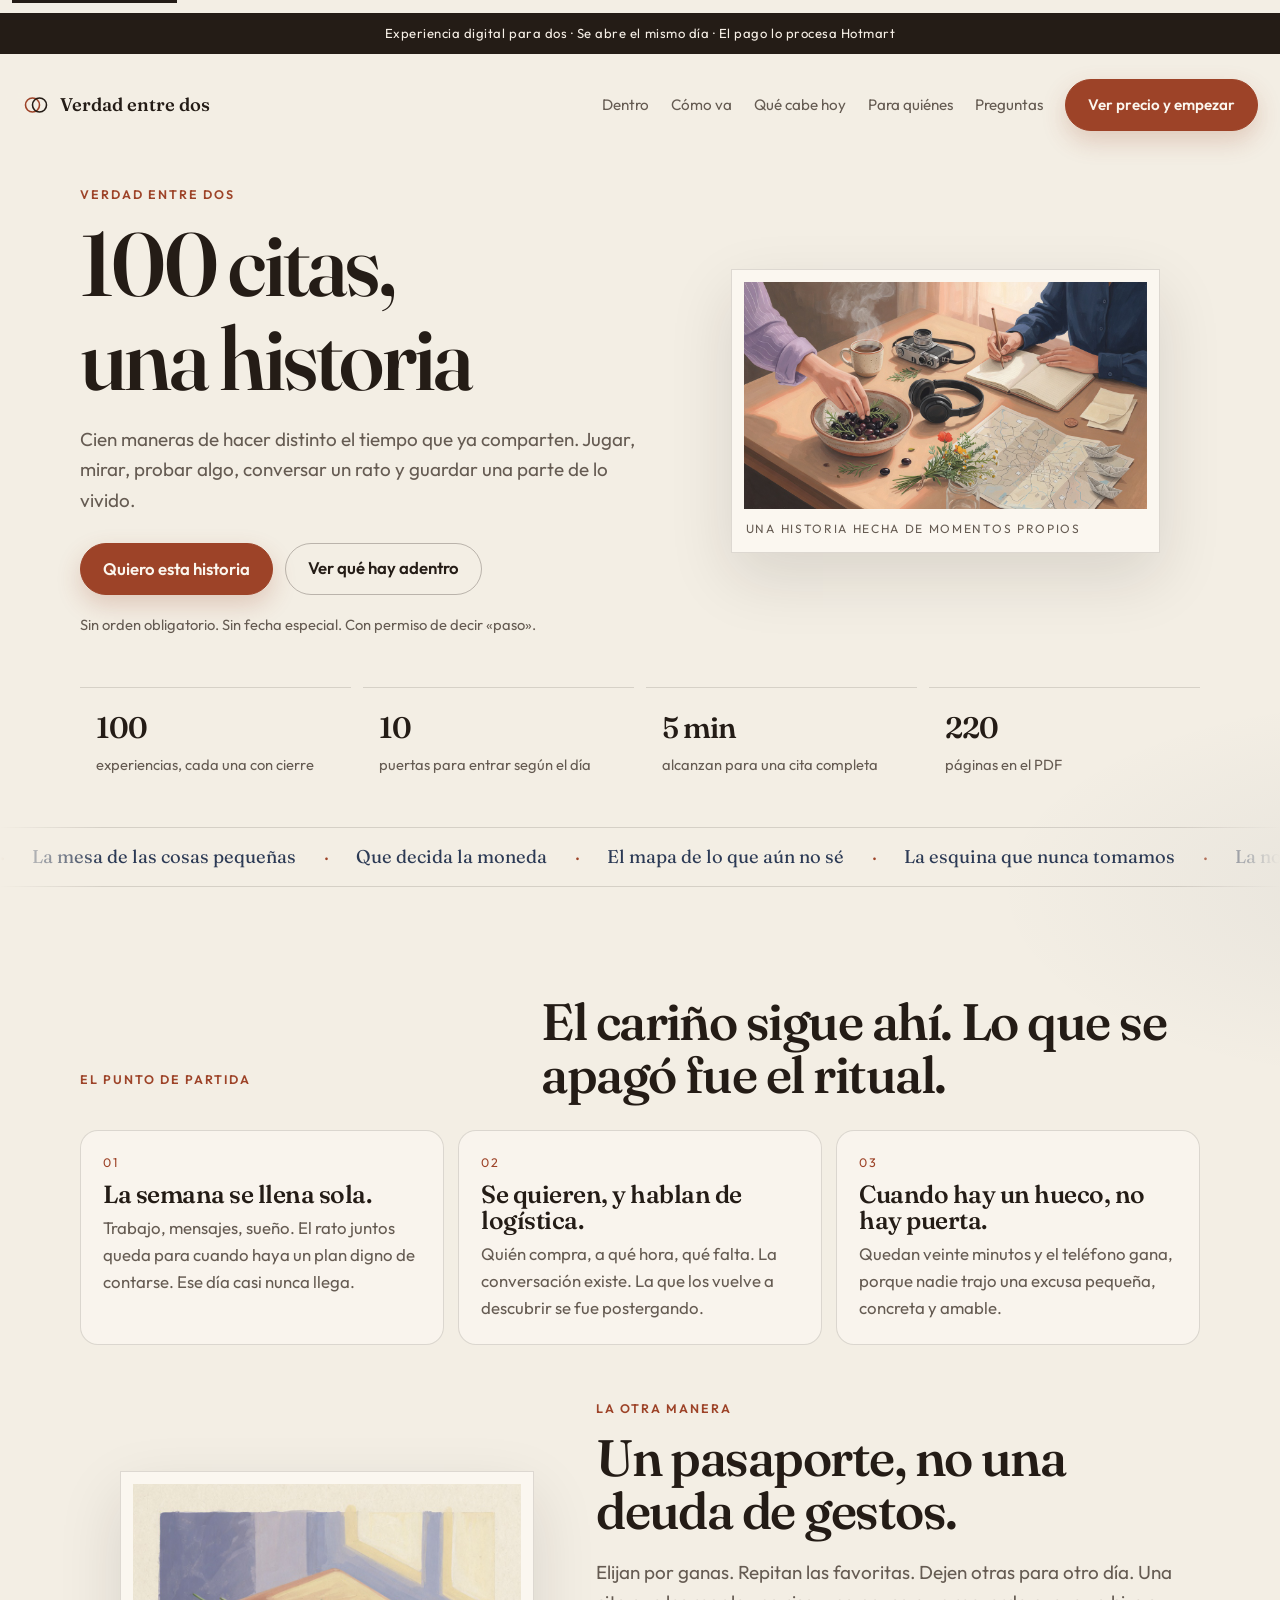
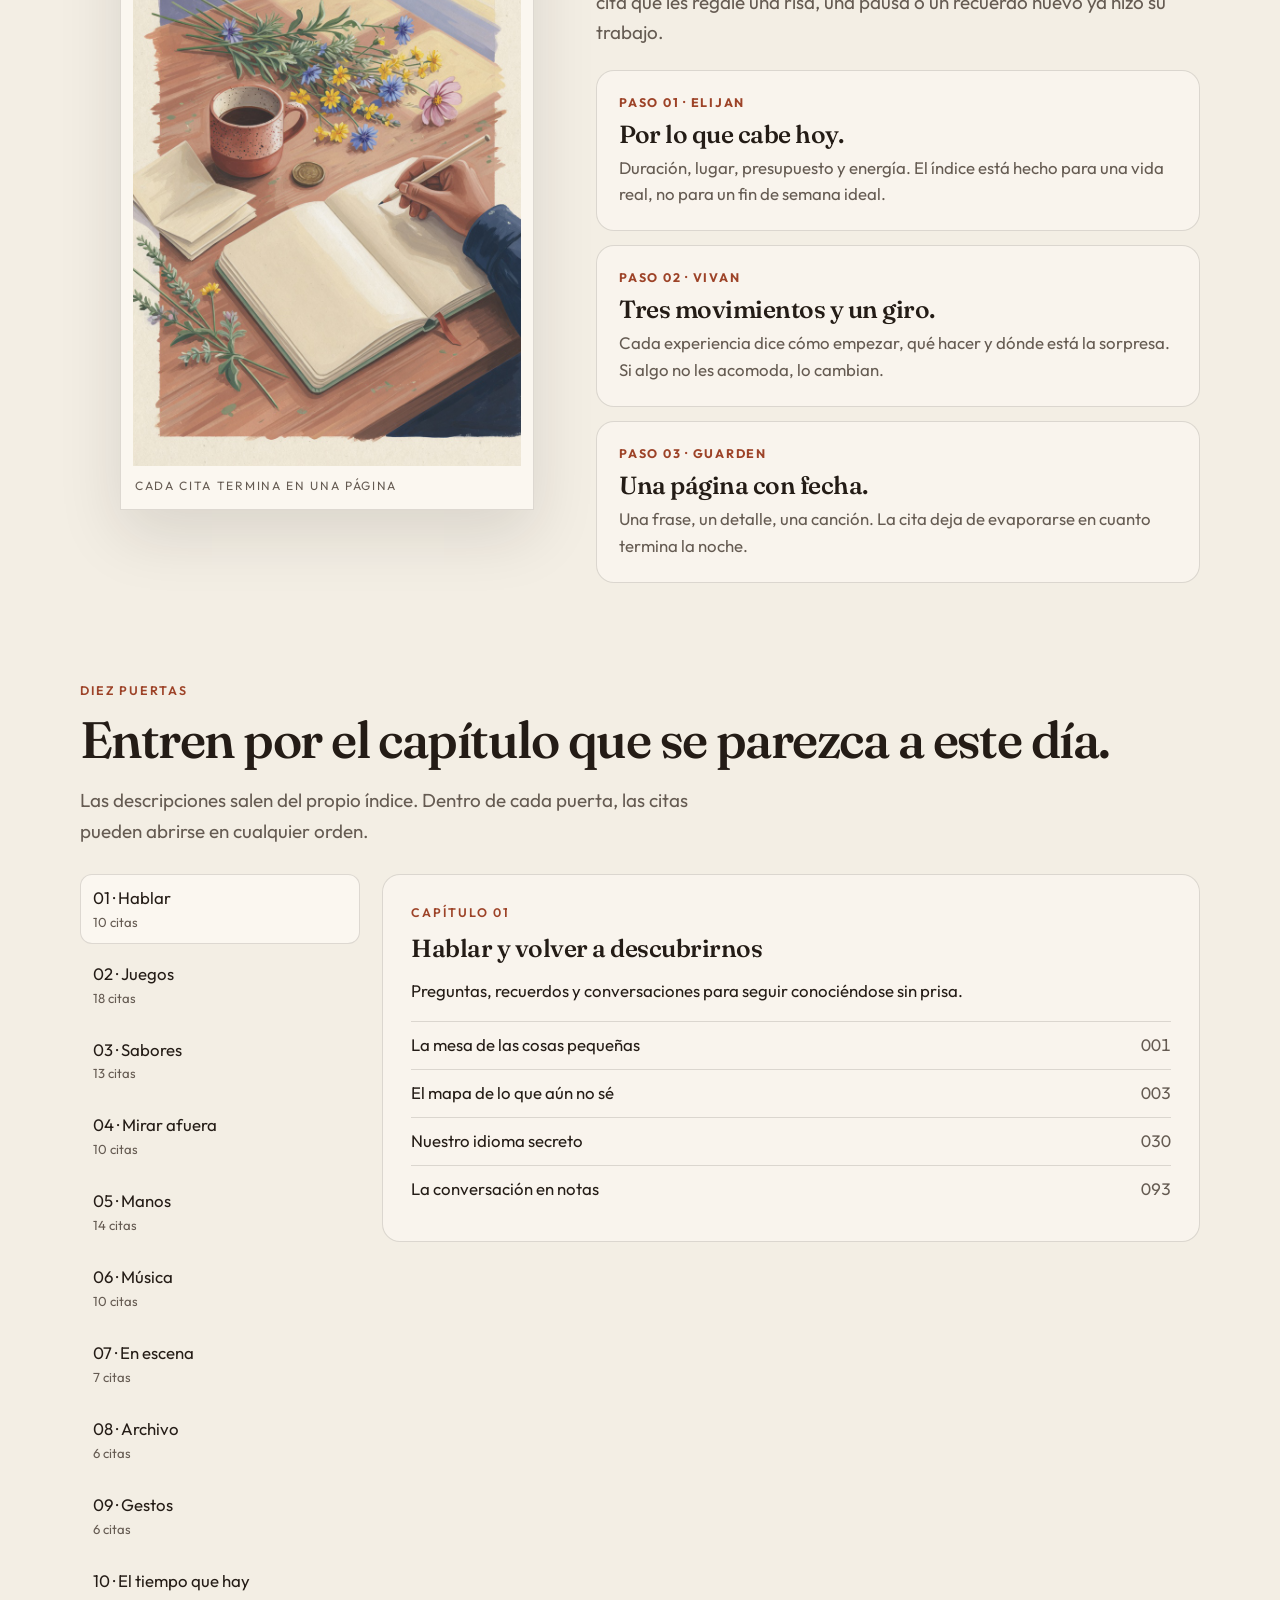
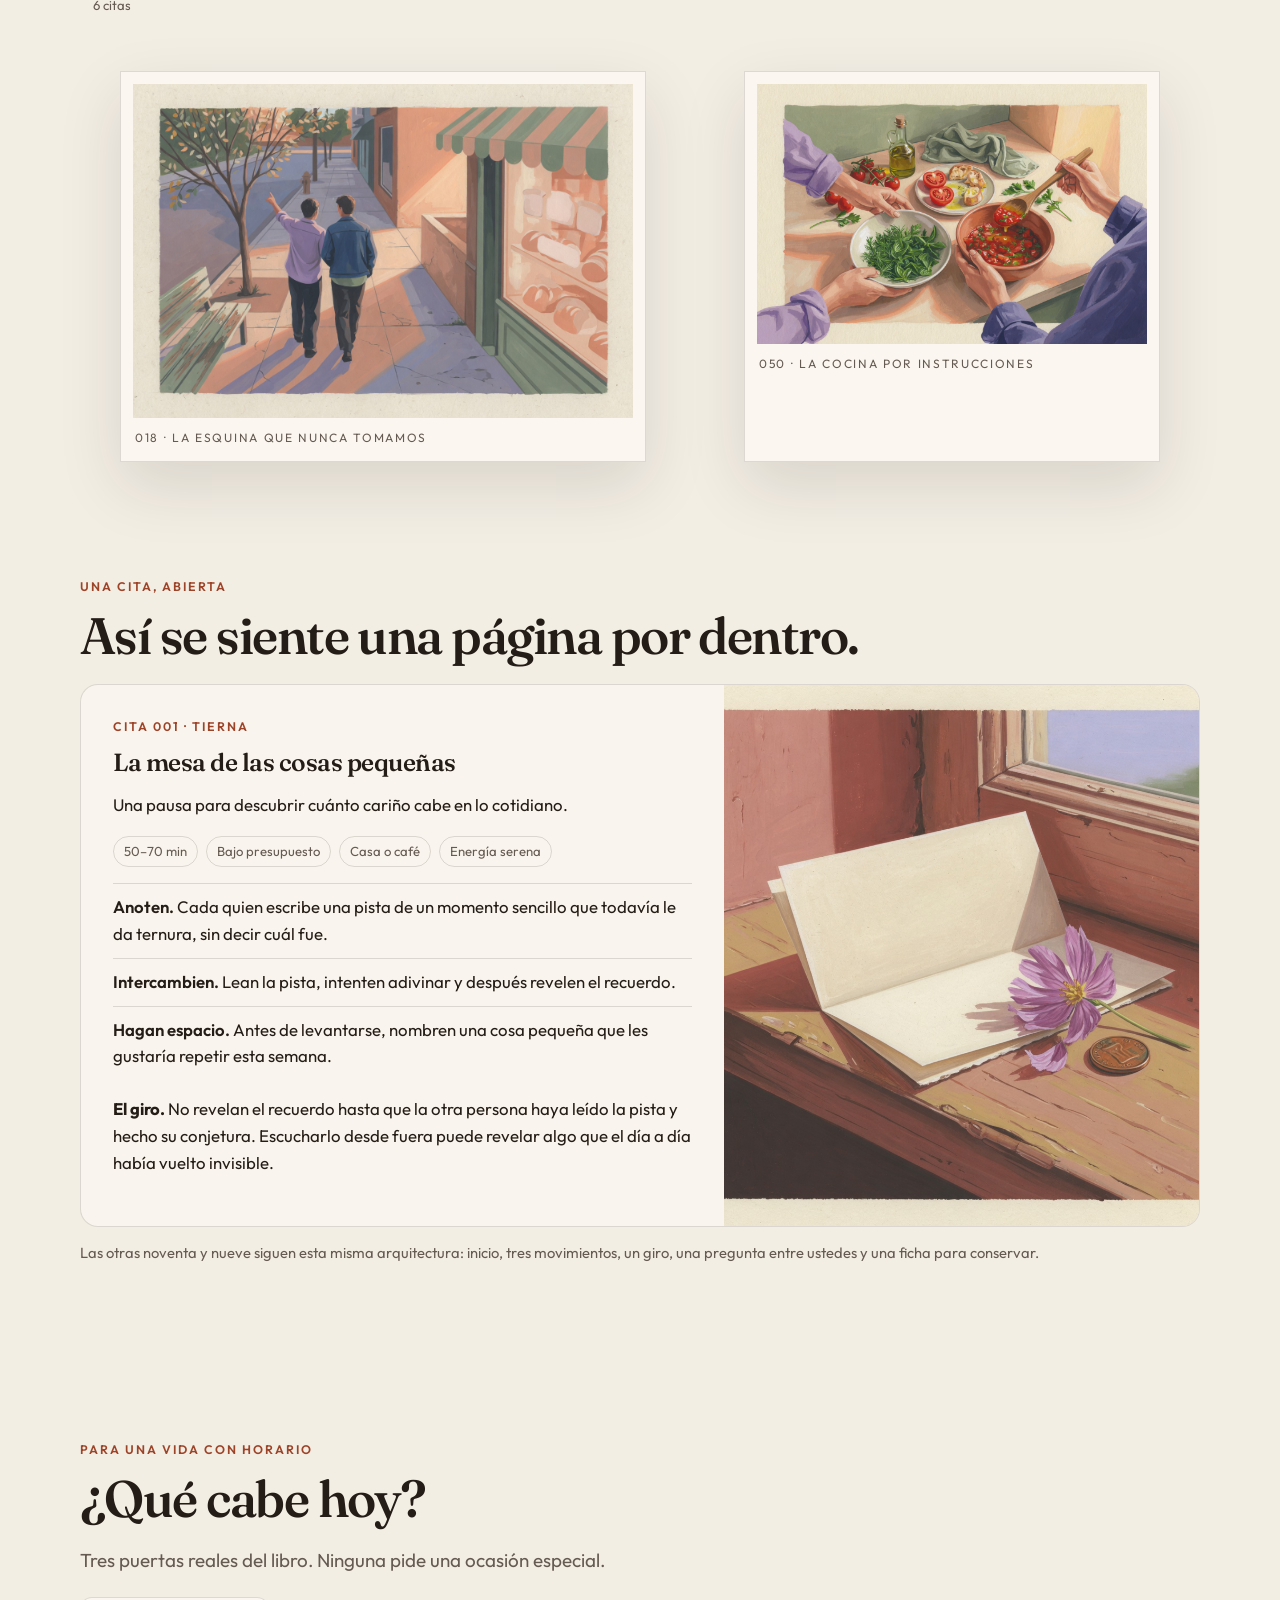
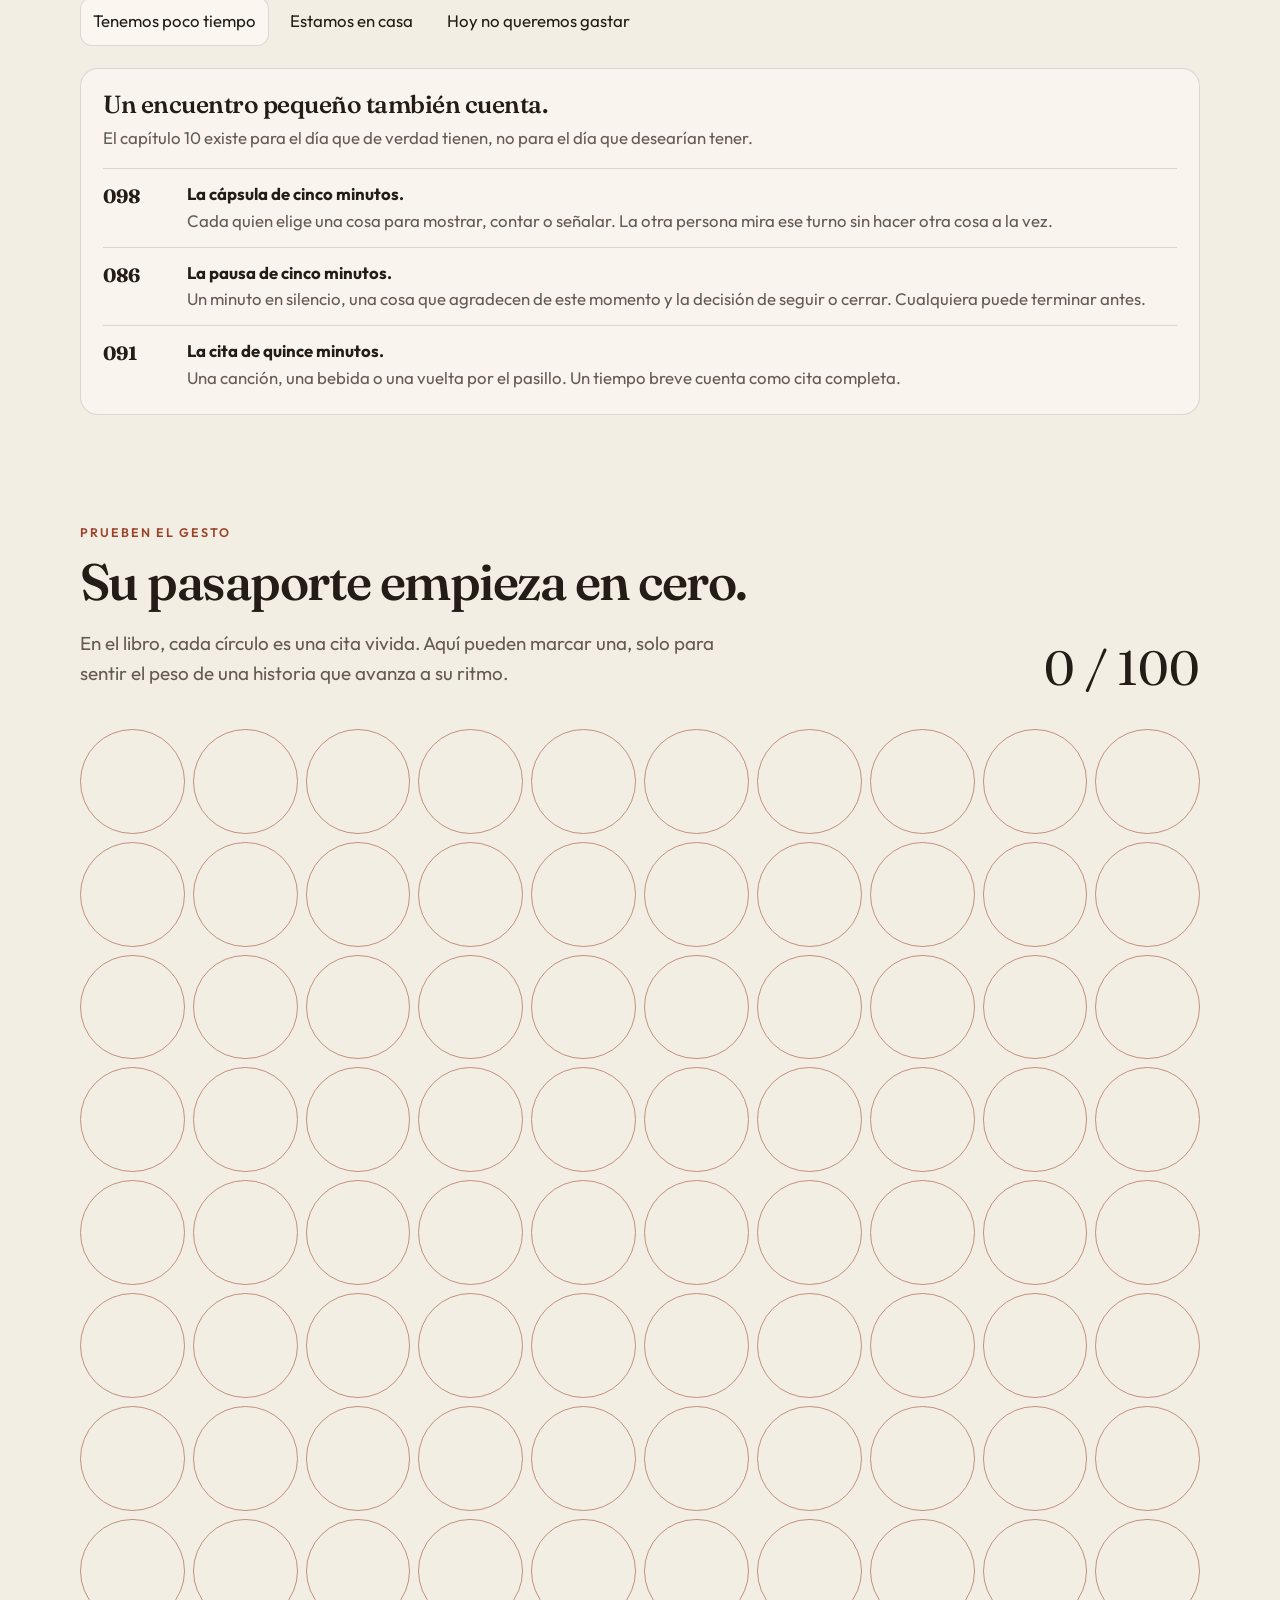
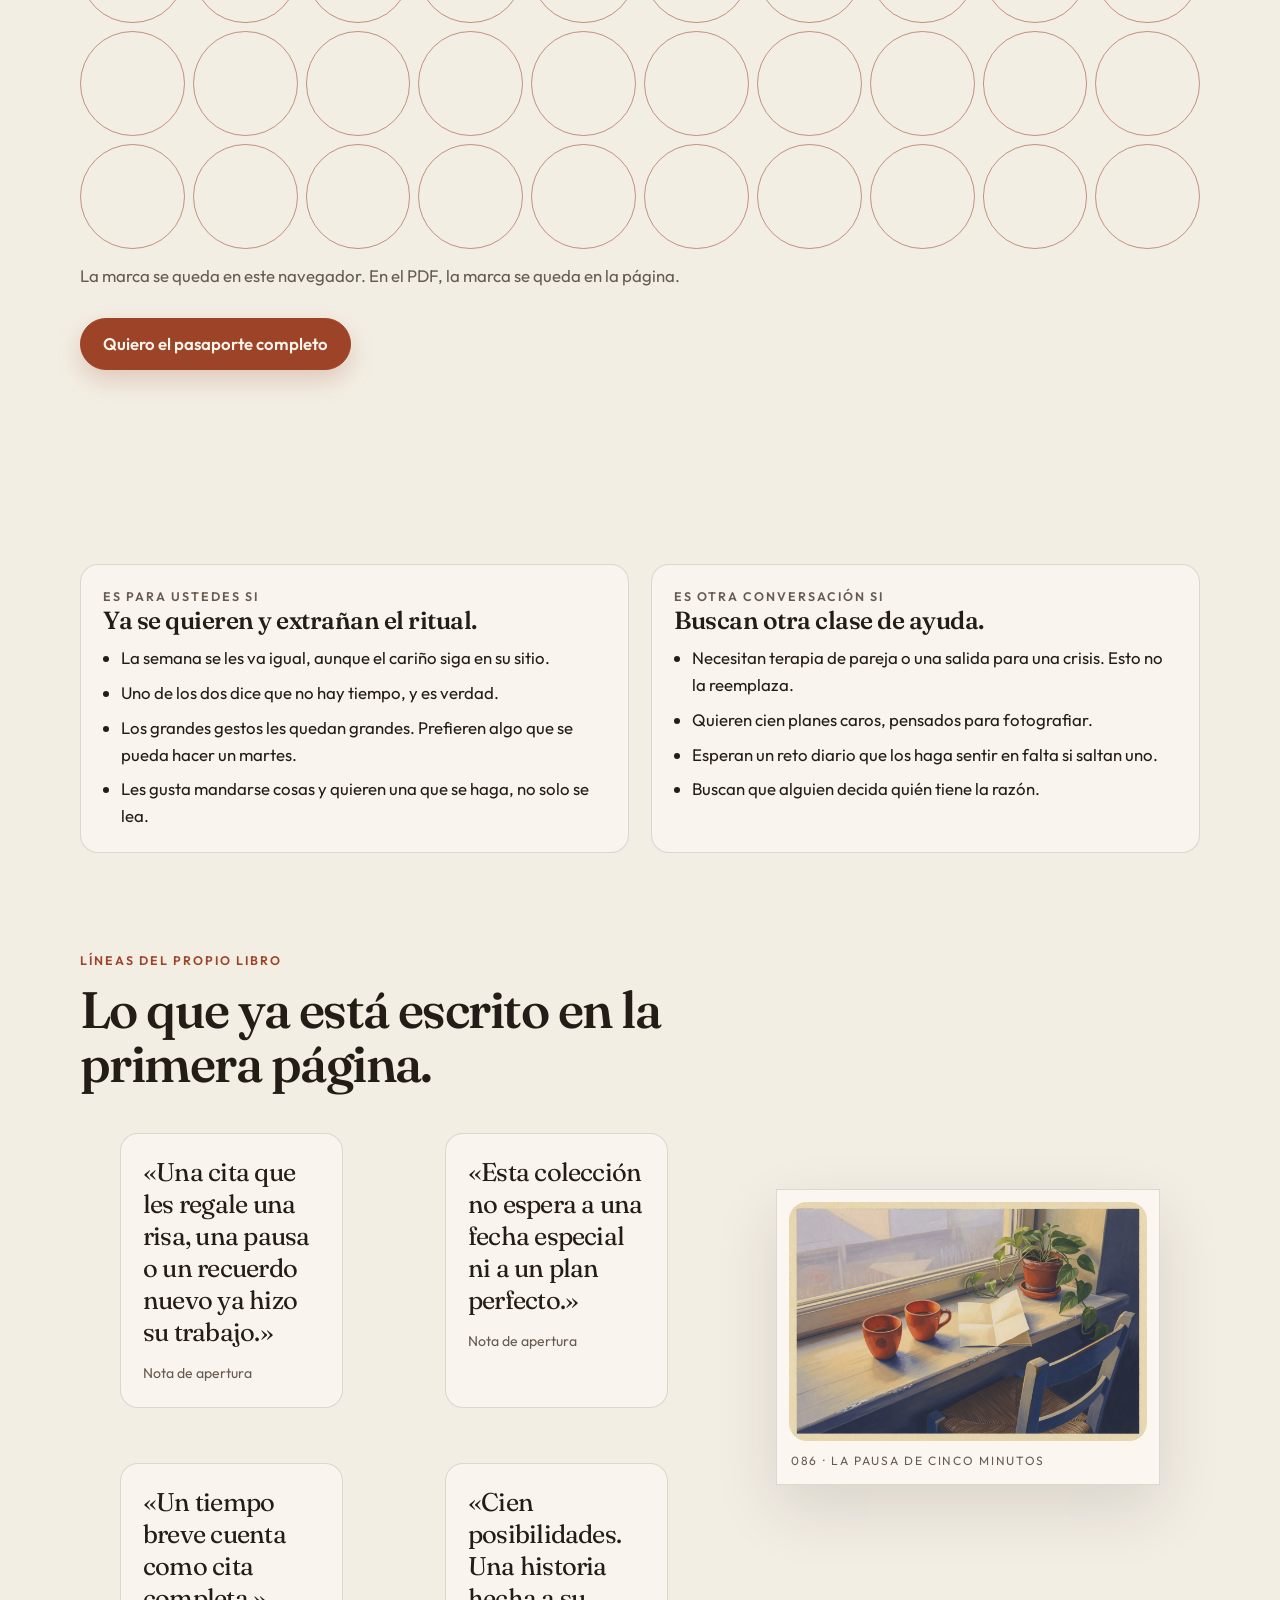
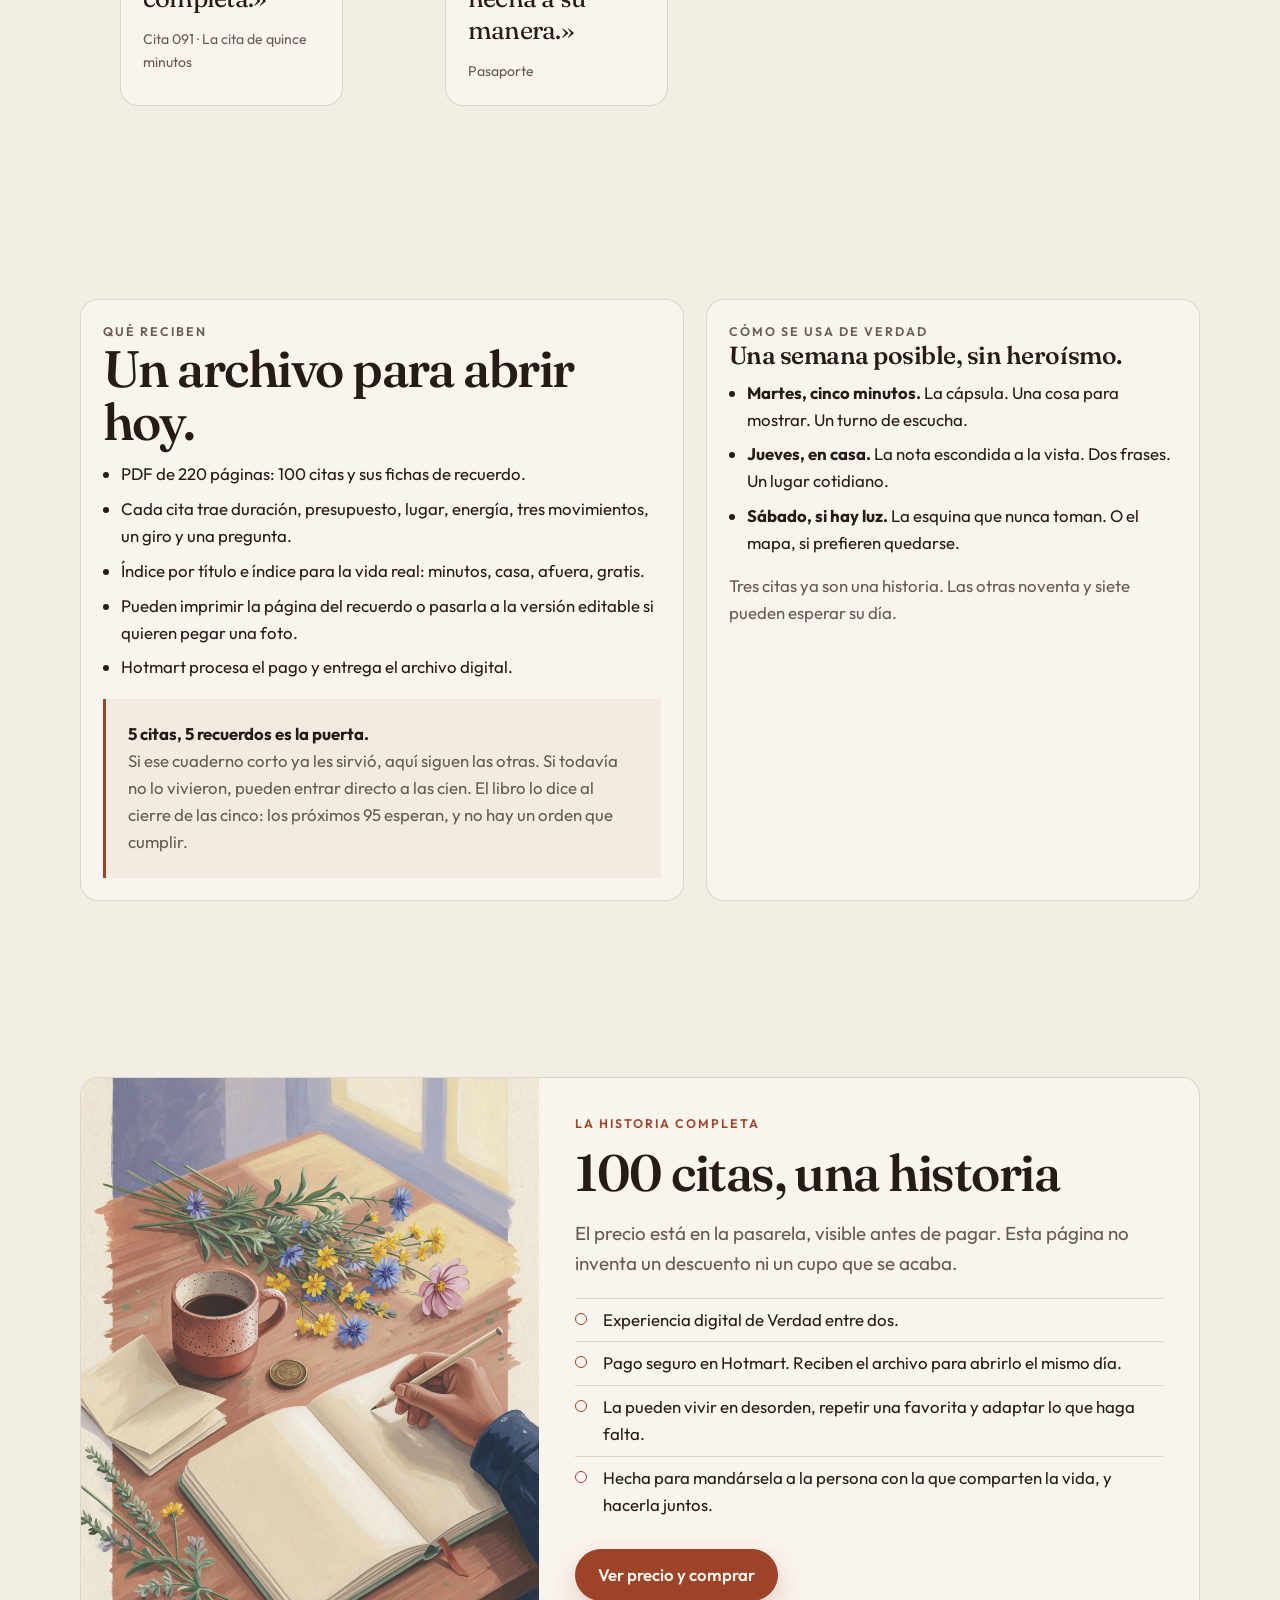
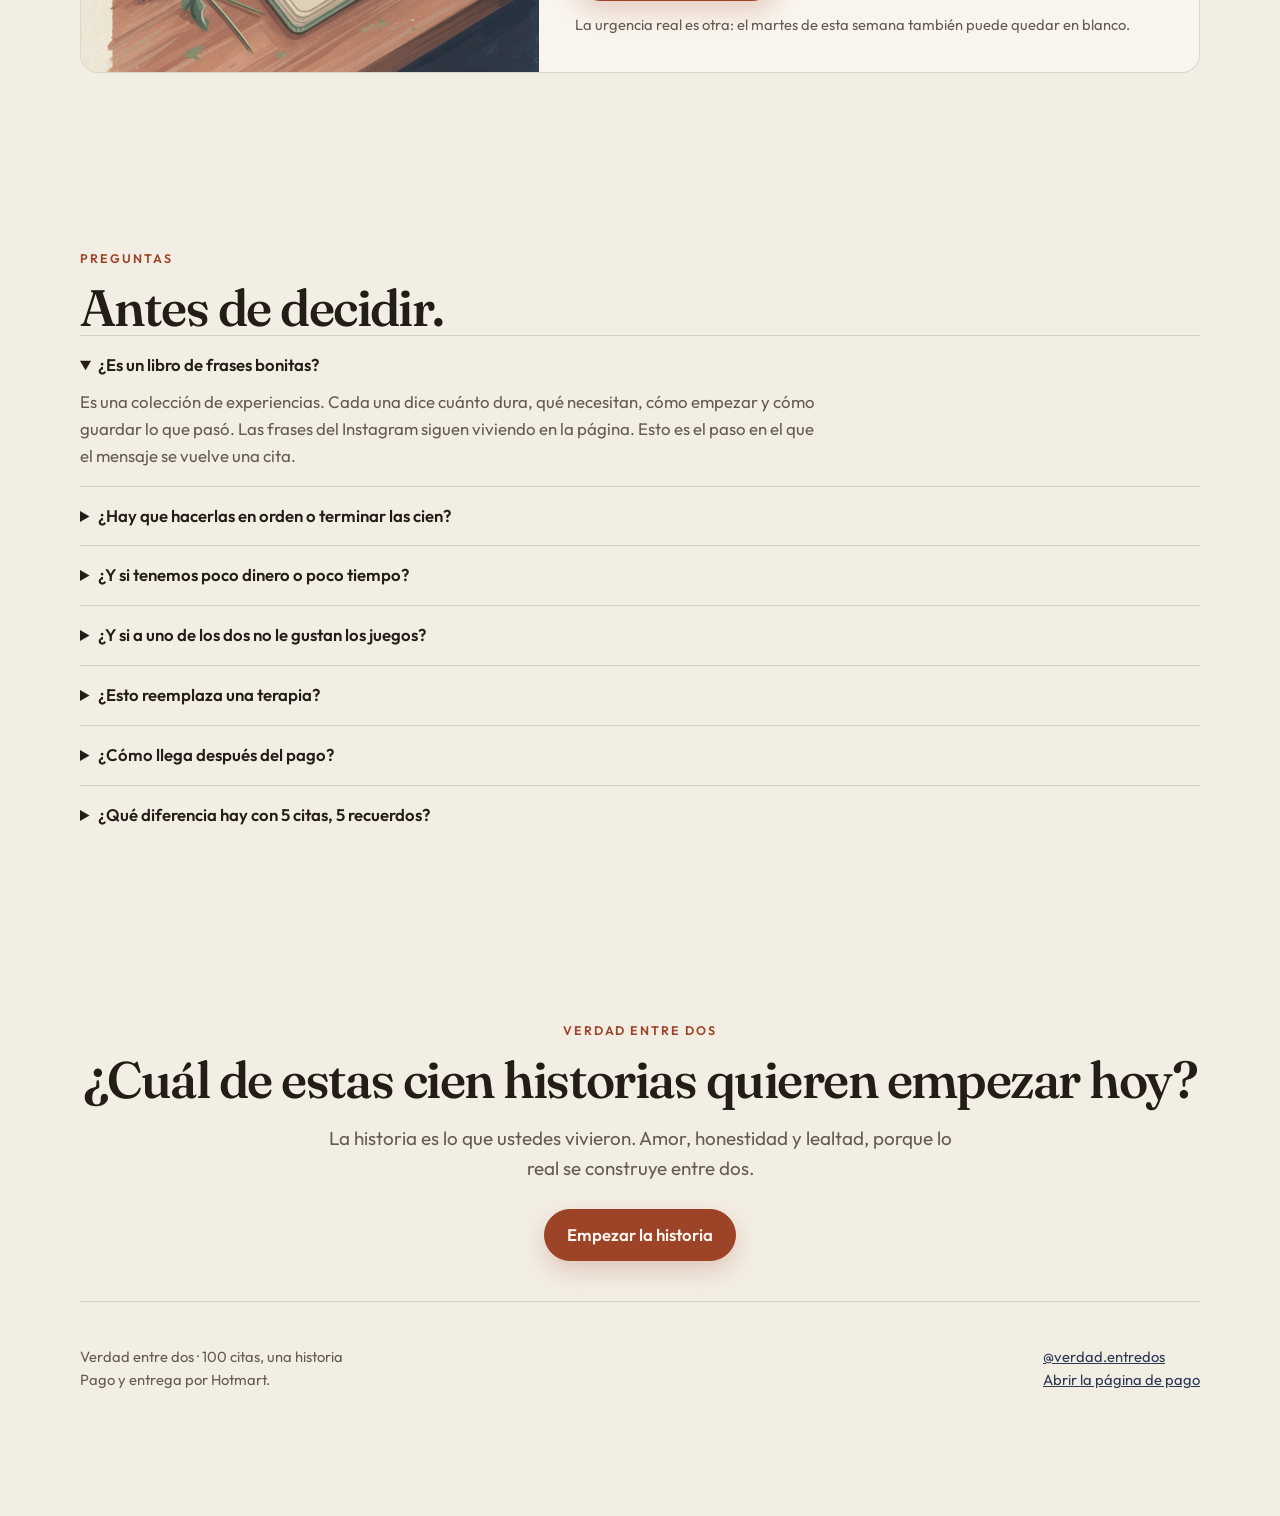
==== index.html @ 5ecd1af0 "Add main HTML structure and JavaScript functionality for "100 citas, una historia" experience - Crea" ====
<!DOCTYPE html>
<html lang="es">
<head>
  <meta charset="utf-8">
  <meta name="viewport" content="width=device-width, initial-scale=1">
  <title>100 citas, una historia · Verdad entre dos</title>
  <meta name="description" content="Cien experiencias para dos. Salir de la rutina, volver a elegirse un día cualquiera y guardar recuerdos que antes no existían. De Verdad entre dos.">
  <meta name="theme-color" content="#f3eee4">
  <meta property="og:title" content="100 citas, una historia">
  <meta property="og:description" content="Cien maneras de hacer distinto el tiempo que ya comparten. Una experiencia digital de Verdad entre dos.">
  <meta property="og:type" content="website">
  <meta property="og:image" content="assets/hero.jpg">
  <link rel="icon" href="data:image/svg+xml,%3Csvg xmlns='http://www.w3.org/2000/svg' viewBox='0 0 32 32'%3E%3Ccircle cx='12' cy='16' r='8' fill='none' stroke='%239d4328' stroke-width='2'/%3E%3Ccircle cx='20' cy='16' r='8' fill='none' stroke='%23241c16' stroke-width='2'/%3E%3C/svg%3E">
  <link rel="preconnect" href="https://fonts.googleapis.com">
  <link rel="preconnect" href="https://fonts.gstatic.com" crossorigin>
  <link href="https://fonts.googleapis.com/css2?family=Fraunces:opsz,wght@9..144,500;9..144,620&family=Outfit:wght@400;500;600&display=swap" rel="stylesheet">
  <link rel="stylesheet" href="css/styles.css">
  <script>document.documentElement.classList.add("js");</script>
  <script type="application/ld+json">
  {
    "@context": "https://schema.org",
    "@type": "Product",
    "name": "100 citas, una historia",
    "description": "Cien experiencias para parejas, con páginas para conservar cada recuerdo.",
    "brand": { "@type": "Brand", "name": "Verdad entre dos" },
    "image": "assets/hero.jpg",
    "category": "Experiencia digital para parejas"
  }
  </script>
</head>
<body>
  <a class="skip" href="#contenido">Saltar al contenido</a>
  <div class="progress" aria-hidden="true"><span></span></div>

  <p class="topbar">Experiencia digital para dos · Se abre el mismo día · El pago lo procesa Hotmart</p>

  <header class="nav">
    <a class="brand" href="#contenido">
      <svg width="28" height="28" viewBox="0 0 32 32" aria-hidden="true">
        <circle cx="12" cy="16" r="8" fill="none" stroke="#9d4328" stroke-width="1.8"/>
        <circle cx="20" cy="16" r="8" fill="none" stroke="#241c16" stroke-width="1.8"/>
      </svg>
      Verdad entre dos
    </a>
    <button class="nav-toggle" type="button" aria-expanded="false" aria-controls="menu">Menú</button>
    <nav class="nav-links" id="menu">
      <a href="#dentro">Dentro</a>
      <a href="#como">Cómo va</a>
      <a href="#elegir">Qué cabe hoy</a>
      <a href="#quienes">Para quiénes</a>
      <a href="#preguntas">Preguntas</a>
      <a class="buy hotmart-fb hotmart__button-checkout" data-buy href="https://pay.hotmart.com/V108076592A?checkoutMode=2&amp;off=3jpxud41">Ver precio y empezar</a>
    </nav>
  </header>

  <main id="contenido">
    <section class="hero">
      <div class="wrap hero-grid">
        <div>
          <p class="kicker">Verdad entre dos</p>
          <h1>100 citas,<br>una historia</h1>
          <p class="lede">Cien maneras de hacer distinto el tiempo que ya comparten. Jugar, mirar, probar algo, conversar un rato y guardar una parte de lo vivido.</p>
          <div class="hero-actions">
            <a class="buy hotmart-fb hotmart__button-checkout" data-buy href="https://pay.hotmart.com/V108076592A?checkoutMode=2&amp;off=3jpxud41">Quiero esta historia</a>
            <a class="ghost" href="#dentro">Ver qué hay adentro</a>
          </div>
          <p class="micro">Sin orden obligatorio. Sin fecha especial. Con permiso de decir «paso».</p>
        </div>
        <figure class="frame">
          <div class="hero-media">
            <video autoplay muted loop playsinline poster="assets/hero.jpg" aria-label="Mesa compartida: dos personas escriben, comen y dejan una nota">
              <source src="assets/hero.mp4" type="video/mp4">
            </video>
          </div>
          <figcaption>Una historia hecha de momentos propios</figcaption>
        </figure>
      </div>
      <div class="wrap">
        <div class="facts" aria-label="Lo que incluye la experiencia">
          <p class="fact"><b>100</b><span>experiencias, cada una con cierre</span></p>
          <p class="fact"><b>10</b><span>puertas para entrar según el día</span></p>
          <p class="fact"><b>5 min</b><span>alcanzan para una cita completa</span></p>
          <p class="fact"><b>220</b><span>páginas en el PDF</span></p>
        </div>
      </div>
      <div class="marquee" aria-hidden="true">
        <div class="marquee__track">
          <div class="marquee__group">
            <span>La mesa de las cosas pequeñas</span>
            <span>Que decida la moneda</span>
            <span>El mapa de lo que aún no sé</span>
            <span>La esquina que nunca tomamos</span>
            <span>La nota escondida a la vista</span>
            <span>Nuestro idioma secreto</span>
            <span>La pausa de cinco minutos</span>
            <span>La receta heredada</span>
            <span>Dos mandos, una aventura</span>
            <span>Volver a un día que nos hizo bien</span>
          </div>
          <div class="marquee__group">
            <span>La mesa de las cosas pequeñas</span>
            <span>Que decida la moneda</span>
            <span>El mapa de lo que aún no sé</span>
            <span>La esquina que nunca tomamos</span>
            <span>La nota escondida a la vista</span>
            <span>Nuestro idioma secreto</span>
            <span>La pausa de cinco minutos</span>
            <span>La receta heredada</span>
            <span>Dos mandos, una aventura</span>
            <span>Volver a un día que nos hizo bien</span>
          </div>
        </div>
      </div>
    </section>

    <section class="section" id="como">
      <div class="wrap">
        <div class="problem-grid reveal">
          <p class="kicker">El punto de partida</p>
          <h2>El cariño sigue ahí. Lo que se apagó fue el ritual.</h2>
        </div>
        <div class="cards">
          <article class="card reveal">
            <em>01</em>
            <h3>La semana se llena sola.</h3>
            <p>Trabajo, mensajes, sueño. El rato juntos queda para cuando haya un plan digno de contarse. Ese día casi nunca llega.</p>
          </article>
          <article class="card reveal">
            <em>02</em>
            <h3>Se quieren, y hablan de logística.</h3>
            <p>Quién compra, a qué hora, qué falta. La conversación existe. La que los vuelve a descubrir se fue postergando.</p>
          </article>
          <article class="card reveal">
            <em>03</em>
            <h3>Cuando hay un hueco, no hay puerta.</h3>
            <p>Quedan veinte minutos y el teléfono gana, porque nadie trajo una excusa pequeña, concreta y amable.</p>
          </article>
        </div>

        <div class="split" style="margin-top: 54px;">
          <figure class="frame">
            <div class="portrait">
              <img src="assets/journal.jpg" alt="Una mano escribe en un cuaderno en blanco, junto a un café, una moneda y flores">
            </div>
            <figcaption>Cada cita termina en una página</figcaption>
          </figure>
          <div class="reveal">
            <p class="kicker">La otra manera</p>
            <h2>Un pasaporte, no una deuda de gestos.</h2>
            <p class="lede">Elijan por ganas. Repitan las favoritas. Dejen otras para otro día. Una cita que les regale una risa, una pausa o un recuerdo nuevo ya hizo su trabajo.</p>
            <div class="steps">
              <article class="step">
                <b>Paso 01 · Elijan</b>
                <h3>Por lo que cabe hoy.</h3>
                <p>Duración, lugar, presupuesto y energía. El índice está hecho para una vida real, no para un fin de semana ideal.</p>
              </article>
              <article class="step">
                <b>Paso 02 · Vivan</b>
                <h3>Tres movimientos y un giro.</h3>
                <p>Cada experiencia dice cómo empezar, qué hacer y dónde está la sorpresa. Si algo no les acomoda, lo cambian.</p>
              </article>
              <article class="step">
                <b>Paso 03 · Guarden</b>
                <h3>Una página con fecha.</h3>
                <p>Una frase, un detalle, una canción. La cita deja de evaporarse en cuanto termina la noche.</p>
              </article>
            </div>
          </div>
        </div>
      </div>
    </section>

    <section class="section" id="dentro" style="padding-top: 10px;">
      <div class="wrap">
        <div class="reveal">
          <p class="kicker">Diez puertas</p>
          <h2>Entren por el capítulo que se parezca a este día.</h2>
          <p class="lede">Las descripciones salen del propio índice. Dentro de cada puerta, las citas pueden abrirse en cualquier orden.</p>
        </div>
        <div class="chapter-layout">
          <div class="chapter-tabs" role="tablist" aria-label="Capítulos">
            <button type="button" role="tab" aria-selected="true" data-chapter-tab="c1">01 · Hablar <small>10 citas</small></button>
            <button type="button" role="tab" aria-selected="false" data-chapter-tab="c2">02 · Juegos <small>18 citas</small></button>
            <button type="button" role="tab" aria-selected="false" data-chapter-tab="c3">03 · Sabores <small>13 citas</small></button>
            <button type="button" role="tab" aria-selected="false" data-chapter-tab="c4">04 · Mirar afuera <small>10 citas</small></button>
            <button type="button" role="tab" aria-selected="false" data-chapter-tab="c5">05 · Manos <small>14 citas</small></button>
            <button type="button" role="tab" aria-selected="false" data-chapter-tab="c6">06 · Música <small>10 citas</small></button>
            <button type="button" role="tab" aria-selected="false" data-chapter-tab="c7">07 · En escena <small>7 citas</small></button>
            <button type="button" role="tab" aria-selected="false" data-chapter-tab="c8">08 · Archivo <small>6 citas</small></button>
            <button type="button" role="tab" aria-selected="false" data-chapter-tab="c9">09 · Gestos <small>6 citas</small></button>
            <button type="button" role="tab" aria-selected="false" data-chapter-tab="c10">10 · El tiempo que hay <small>6 citas</small></button>
          </div>
          <div>
            <article class="panel chapter-panel is-active" data-chapter-panel="c1">
              <p class="kicker">Capítulo 01</p>
              <h3>Hablar y volver a descubrirnos</h3>
              <p>Preguntas, recuerdos y conversaciones para seguir conociéndose sin prisa.</p>
              <ol>
                <li>La mesa de las cosas pequeñas <span>001</span></li>
                <li>El mapa de lo que aún no sé <span>003</span></li>
                <li>Nuestro idioma secreto <span>030</span></li>
                <li>La conversación en notas <span>093</span></li>
              </ol>
            </article>
            <article class="panel chapter-panel" data-chapter-panel="c2">
              <p class="kicker">Capítulo 02</p>
              <h3>Juegos y desafíos compartidos</h3>
              <p>Juegos para competir con amabilidad, colaborar o jugar sin presión.</p>
              <ol>
                <li>Que decida la moneda <span>002</span></li>
                <li>El día de los papeles invertidos <span>089</span></li>
                <li>Ganamos del mismo lado <span>090</span></li>
                <li>Dos mandos, una aventura <span>096</span></li>
              </ol>
            </article>
            <article class="panel chapter-panel" data-chapter-panel="c3">
              <p class="kicker">Capítulo 03</p>
              <h3>Sabores que cuentan historias</h3>
              <p>Recetas, bebidas y sobremesas alrededor de lo que ya tienen o eligen.</p>
              <ol>
                <li>La sobremesa sin reloj <span>007</span></li>
                <li>La cocina por instrucciones <span>050</span></li>
                <li>La receta heredada <span>053</span></li>
                <li>El menú de lo que ya tenemos <span>058</span></li>
              </ol>
            </article>
            <article class="panel chapter-panel" data-chapter-panel="c4">
              <p class="kicker">Capítulo 04</p>
              <h3>Mirar afuera de otra manera</h3>
              <p>Paseos cercanos y pequeñas observaciones para descubrir lo familiar.</p>
              <ol>
                <li>Pausa para mirar el cielo <span>017</span></li>
                <li>La esquina que nunca tomamos <span>018</span></li>
                <li>Paseo con guía alternada <span>020</span></li>
                <li>Te muestro cómo miro <span>063</span></li>
              </ol>
            </article>
            <article class="panel chapter-panel" data-chapter-panel="c5">
              <p class="kicker">Capítulo 05</p>
              <h3>Crear con nuestras manos</h3>
              <p>Ideas hechas a mano donde importa más el proceso compartido que el resultado.</p>
              <ol>
                <li>El retrato sin cámara <span>014</span></li>
                <li>La postal que nunca enviamos <span>067</span></li>
                <li>La ilustración a cuatro manos <span>066</span></li>
                <li>Aprender algo con las manos <span>069</span></li>
              </ol>
            </article>
            <article class="panel chapter-panel" data-chapter-panel="c6">
              <p class="kicker">Capítulo 06</p>
              <h3>Escucharnos con música</h3>
              <p>Canciones, sonidos y escenas para escuchar con curiosidad y libertad.</p>
              <ol>
                <li>La canción que nos encontró <span>004</span></li>
                <li>La playlist por turnos <span>031</span></li>
                <li>El baile de una canción <span>036</span></li>
                <li>Nuestro primer baile aprendido <span>097</span></li>
              </ol>
            </article>
            <article class="panel chapter-panel" data-chapter-panel="c7">
              <p class="kicker">Capítulo 07</p>
              <h3>Nuestra vida en escena</h3>
              <p>Películas, relatos y momentos cotidianos convertidos en historias propias.</p>
              <ol>
                <li>Una película de siete segundos <span>005</span></li>
                <li>El doblaje inesperado <span>035</span></li>
                <li>Los créditos de hoy <span>038</span></li>
                <li>La escena repetida con otro final <span>080</span></li>
              </ol>
            </article>
            <article class="panel chapter-panel" data-chapter-panel="c8">
              <p class="kicker">Capítulo 08</p>
              <h3>Un archivo de lo vivido</h3>
              <p>Objetos, fotos opcionales y recuerdos que pueden guardar a su manera.</p>
              <ol>
                <li>El museo de nuestros bolsillos <span>006</span></li>
                <li>La exposición de recuerdos <span>040</span></li>
                <li>La foto invisible <span>083</span></li>
                <li>Volver a un día que nos hizo bien <span>100</span></li>
              </ol>
            </article>
            <article class="panel chapter-panel" data-chapter-panel="c9">
              <p class="kicker">Capítulo 09</p>
              <h3>Gestos que nos cuidan</h3>
              <p>Detalles posibles que respetan los límites, el tiempo y la comodidad de ambos.</p>
              <ol>
                <li>El detalle que sí vi <span>041</span></li>
                <li>La nota escondida a la vista <span>042</span></li>
                <li>El regalo que ya existe <span>043</span></li>
                <li>El gesto con permiso <span>045</span></li>
              </ol>
            </article>
            <article class="panel chapter-panel" data-chapter-panel="c10">
              <p class="kicker">Capítulo 10</p>
              <h3>El tiempo que sí tenemos</h3>
              <p>Citas breves y flexibles para compartir el día que realmente tienen.</p>
              <ol>
                <li>La pausa de cinco minutos <span>086</span></li>
                <li>La cita de quince minutos <span>091</span></li>
                <li>La cita de no hacer planes <span>094</span></li>
                <li>La cápsula de cinco minutos <span>098</span></li>
              </ol>
            </article>
          </div>
        </div>

        <div class="scene-row">
          <figure class="frame">
            <div class="scene">
              <img src="assets/street.jpg" alt="Dos personas caminan de espaldas por una calle conocida y una señala una esquina">
            </div>
            <figcaption>018 · La esquina que nunca tomamos</figcaption>
          </figure>
          <figure class="frame">
            <div class="scene">
              <img src="assets/kitchen.jpg" alt="Dos pares de manos cocinan juntos en una mesa con tomates, hierbas y pan">
            </div>
            <figcaption>050 · La cocina por instrucciones</figcaption>
          </figure>
        </div>
      </div>
    </section>

    <section class="section" style="padding-top: 10px;">
      <div class="wrap">
        <div class="reveal" style="margin-bottom: 22px;">
          <p class="kicker">Una cita, abierta</p>
          <h2>Así se siente una página por dentro.</h2>
        </div>
        <article class="specimen">
          <div class="specimen-copy">
            <p class="kicker">Cita 001 · Tierna</p>
            <h3>La mesa de las cosas pequeñas</h3>
            <p>Una pausa para descubrir cuánto cariño cabe en lo cotidiano.</p>
            <div class="meta-row">
              <span class="pill">50–70 min</span>
              <span class="pill">Bajo presupuesto</span>
              <span class="pill">Casa o café</span>
              <span class="pill">Energía serena</span>
            </div>
            <ol class="moves">
              <li><strong>Anoten.</strong> Cada quien escribe una pista de un momento sencillo que todavía le da ternura, sin decir cuál fue.</li>
              <li><strong>Intercambien.</strong> Lean la pista, intenten adivinar y después revelen el recuerdo.</li>
              <li><strong>Hagan espacio.</strong> Antes de levantarse, nombren una cosa pequeña que les gustaría repetir esta semana.</li>
            </ol>
            <p style="margin-top: 16px;"><strong>El giro.</strong> No revelan el recuerdo hasta que la otra persona haya leído la pista y hecho su conjetura. Escucharlo desde fuera puede revelar algo que el día a día había vuelto invisible.</p>
          </div>
          <div class="specimen-visual">
            <img src="assets/note.jpg" alt="Una nota en blanco, una flor y una moneda en el marco de una ventana">
          </div>
        </article>
        <p class="micro" style="margin-top: 14px;">Las otras noventa y nueve siguen esta misma arquitectura: inicio, tres movimientos, un giro, una pregunta entre ustedes y una ficha para conservar.</p>
      </div>
    </section>

    <section class="section" id="elegir">
      <div class="wrap">
        <div class="reveal">
          <p class="kicker">Para una vida con horario</p>
          <h2>¿Qué cabe hoy?</h2>
          <p class="lede">Tres puertas reales del libro. Ninguna pide una ocasión especial.</p>
        </div>
        <div class="route-tabs" role="group" aria-label="Elegir según el día">
          <button type="button" data-route-tab="corto" aria-pressed="true">Tenemos poco tiempo</button>
          <button type="button" data-route-tab="casa" aria-pressed="false">Estamos en casa</button>
          <button type="button" data-route-tab="gratis" aria-pressed="false">Hoy no queremos gastar</button>
        </div>
        <article class="route panel is-active" data-route-panel="corto">
          <h3>Un encuentro pequeño también cuenta.</h3>
          <p>El capítulo 10 existe para el día que de verdad tienen, no para el día que desearían tener.</p>
          <div class="date-list">
            <article>
              <b>098</b>
              <div>
                <strong>La cápsula de cinco minutos.</strong>
                <p>Cada quien elige una cosa para mostrar, contar o señalar. La otra persona mira ese turno sin hacer otra cosa a la vez.</p>
              </div>
            </article>
            <article>
              <b>086</b>
              <div>
                <strong>La pausa de cinco minutos.</strong>
                <p>Un minuto en silencio, una cosa que agradecen de este momento y la decisión de seguir o cerrar. Cualquiera puede terminar antes.</p>
              </div>
            </article>
            <article>
              <b>091</b>
              <div>
                <strong>La cita de quince minutos.</strong>
                <p>Una canción, una bebida o una vuelta por el pasillo. Un tiempo breve cuenta como cita completa.</p>
              </div>
            </article>
          </div>
        </article>
        <article class="route panel" data-route-panel="casa">
          <h3>La casa también es un lugar de cita.</h3>
          <p>Cambian de mesa, de rol o de idioma. No hace falta salir para que el rato se sienta distinto.</p>
          <div class="date-list">
            <article>
              <b>001</b>
              <div>
                <strong>La mesa de las cosas pequeñas.</strong>
                <p>Dos papeles, un bolígrafo y un recuerdo que el día a día había vuelto invisible.</p>
              </div>
            </article>
            <article>
              <b>030</b>
              <div>
                <strong>Nuestro idioma secreto.</strong>
                <p>Una frase que ya es de ustedes, más una señal amable para pedir pausa y otra para «esto me dio risa».</p>
              </div>
            </article>
            <article>
              <b>050</b>
              <div>
                <strong>La cocina por instrucciones.</strong>
                <p>Una persona describe el paso. La otra cocina. A mitad de receta cambian de rol.</p>
              </div>
            </article>
          </div>
        </article>
        <article class="route panel" data-route-panel="gratis">
          <h3>El presupuesto puede ser cero.</h3>
          <p>Hay citas gratis, citas de bajo presupuesto y citas que usan lo que ya está en la mesa.</p>
          <div class="date-list">
            <article>
              <b>002</b>
              <div>
                <strong>Que decida la moneda.</strong>
                <p>Tres decisiones pequeñas. El azar pone sorpresa y ustedes conservan el derecho de decir «paso».</p>
              </div>
            </article>
            <article>
              <b>018</b>
              <div>
                <strong>La esquina que nunca tomamos.</strong>
                <p>En cada cruce, la dirección que menos suelen tomar. También se puede hacer mirando un mapa desde casa.</p>
              </div>
            </article>
            <article>
              <b>042</b>
              <div>
                <strong>La nota escondida a la vista.</strong>
                <p>Dos frases amables, dejadas en un lugar cotidiano. Se lee cuando los dos quieren encontrar una nota.</p>
              </div>
            </article>
          </div>
        </article>
      </div>
    </section>

    <section class="section" id="pasaporte" style="padding-top: 20px;">
      <div class="wrap">
        <div class="passport-head reveal">
          <div>
            <p class="kicker">Prueben el gesto</p>
            <h2>Su pasaporte empieza en cero.</h2>
            <p class="lede">En el libro, cada círculo es una cita vivida. Aquí pueden marcar una, solo para sentir el peso de una historia que avanza a su ritmo.</p>
          </div>
          <p class="stamp-count" data-stamp-count aria-live="polite">0 / 100</p>
        </div>
        <div class="stamp-grid" data-passport role="group" aria-label="Pasaporte de cien citas"></div>
        <p class="passport-note">La marca se queda en este navegador. En el PDF, la marca se queda en la página.</p>
        <div class="hero-actions">
          <a class="buy hotmart-fb hotmart__button-checkout" data-buy href="https://pay.hotmart.com/V108076592A?checkoutMode=2&amp;off=3jpxud41">Quiero el pasaporte completo</a>
        </div>
      </div>
    </section>

    <section class="section" id="quienes">
      <div class="wrap two">
        <article class="fit reveal">
          <p class="kicker">Es para ustedes si</p>
          <h3>Ya se quieren y extrañan el ritual.</h3>
          <ul>
            <li>La semana se les va igual, aunque el cariño siga en su sitio.</li>
            <li>Uno de los dos dice que no hay tiempo, y es verdad.</li>
            <li>Los grandes gestos les quedan grandes. Prefieren algo que se pueda hacer un martes.</li>
            <li>Les gusta mandarse cosas y quieren una que se haga, no solo se lea.</li>
          </ul>
        </article>
        <article class="fit reveal">
          <p class="kicker">Es otra conversación si</p>
          <h3>Buscan otra clase de ayuda.</h3>
          <ul>
            <li>Necesitan terapia de pareja o una salida para una crisis. Esto no la reemplaza.</li>
            <li>Quieren cien planes caros, pensados para fotografiar.</li>
            <li>Esperan un reto diario que los haga sentir en falta si saltan uno.</li>
            <li>Buscan que alguien decida quién tiene la razón.</li>
          </ul>
        </article>
      </div>
    </section>

    <section class="section" style="padding-top: 10px;">
      <div class="wrap morning">
        <div class="reveal">
          <p class="kicker">Líneas del propio libro</p>
          <h2>Lo que ya está escrito en la primera página.</h2>
          <div class="quote-grid">
            <blockquote class="quote">
              <p>«Una cita que les regale una risa, una pausa o un recuerdo nuevo ya hizo su trabajo.»</p>
              <span>Nota de apertura</span>
            </blockquote>
            <blockquote class="quote">
              <p>«Esta colección no espera a una fecha especial ni a un plan perfecto.»</p>
              <span>Nota de apertura</span>
            </blockquote>
            <blockquote class="quote">
              <p>«Un tiempo breve cuenta como cita completa.»</p>
              <span>Cita 091 · La cita de quince minutos</span>
            </blockquote>
            <blockquote class="quote">
              <p>«Cien posibilidades. Una historia hecha a su manera.»</p>
              <span>Pasaporte</span>
            </blockquote>
          </div>
        </div>
        <figure class="frame">
          <div class="morning-media">
            <video muted loop playsinline poster="assets/morning.jpg" aria-label="Alféizar de mañana con dos tazas, una nota y una planta">
              <source src="assets/morning.mp4" type="video/mp4">
            </video>
          </div>
          <figcaption>086 · La pausa de cinco minutos</figcaption>
        </figure>
      </div>
    </section>

    <section class="section" id="incluye">
      <div class="wrap include-grid">
        <article class="include reveal">
          <p class="kicker">Qué reciben</p>
          <h2>Un archivo para abrir hoy.</h2>
          <ul>
            <li>PDF de 220 páginas: 100 citas y sus fichas de recuerdo.</li>
            <li>Cada cita trae duración, presupuesto, lugar, energía, tres movimientos, un giro y una pregunta.</li>
            <li>Índice por título e índice para la vida real: minutos, casa, afuera, gratis.</li>
            <li>Pueden imprimir la página del recuerdo o pasarla a la versión editable si quieren pegar una foto.</li>
            <li>Hotmart procesa el pago y entrega el archivo digital.</li>
          </ul>
          <div class="bridge">
            <strong>5 citas, 5 recuerdos es la puerta.</strong>
            <p>Si ese cuaderno corto ya les sirvió, aquí siguen las otras. Si todavía no lo vivieron, pueden entrar directo a las cien. El libro lo dice al cierre de las cinco: los próximos 95 esperan, y no hay un orden que cumplir.</p>
          </div>
        </article>
        <article class="include reveal">
          <p class="kicker">Cómo se usa de verdad</p>
          <h3>Una semana posible, sin heroísmo.</h3>
          <ul>
            <li><strong>Martes, cinco minutos.</strong> La cápsula. Una cosa para mostrar. Un turno de escucha.</li>
            <li><strong>Jueves, en casa.</strong> La nota escondida a la vista. Dos frases. Un lugar cotidiano.</li>
            <li><strong>Sábado, si hay luz.</strong> La esquina que nunca toman. O el mapa, si prefieren quedarse.</li>
          </ul>
          <p style="margin-top: 16px;">Tres citas ya son una historia. Las otras noventa y siete pueden esperar su día.</p>
        </article>
      </div>
    </section>

    <section class="section" id="precio">
      <div class="wrap">
        <article class="offer reveal">
          <div class="offer-visual">
            <img src="assets/journal.jpg" alt="Cuaderno abierto, café y flores sobre una mesa de tarde">
          </div>
          <div class="offer-copy">
            <p class="kicker">La historia completa</p>
            <h2>100 citas, una historia</h2>
            <p class="lede">El precio está en la pasarela, visible antes de pagar. Esta página no inventa un descuento ni un cupo que se acaba.</p>
            <ul class="checklist">
              <li>Experiencia digital de Verdad entre dos.</li>
              <li>Pago seguro en Hotmart. Reciben el archivo para abrirlo el mismo día.</li>
              <li>La pueden vivir en desorden, repetir una favorita y adaptar lo que haga falta.</li>
              <li>Hecha para mandársela a la persona con la que comparten la vida, y hacerla juntos.</li>
            </ul>
            <a class="buy hotmart-fb hotmart__button-checkout" data-buy href="https://pay.hotmart.com/V108076592A?checkoutMode=2&amp;off=3jpxud41">Ver precio y comprar</a>
            <p class="micro" style="margin-top: 12px;">La urgencia real es otra: el martes de esta semana también puede quedar en blanco.</p>
          </div>
        </article>
      </div>
    </section>

    <section class="section" id="preguntas">
      <div class="wrap faq">
        <p class="kicker">Preguntas</p>
        <h2>Antes de decidir.</h2>
        <details open>
          <summary>¿Es un libro de frases bonitas?</summary>
          <p>Es una colección de experiencias. Cada una dice cuánto dura, qué necesitan, cómo empezar y cómo guardar lo que pasó. Las frases del Instagram siguen viviendo en la página. Esto es el paso en el que el mensaje se vuelve una cita.</p>
        </details>
        <details>
          <summary>¿Hay que hacerlas en orden o terminar las cien?</summary>
          <p>No. El pasaporte lo dice: elijan a su ritmo, repitan las favoritas y dejen otras para otro día. Cien citas no son una meta. La historia es lo que ustedes vivieron.</p>
        </details>
        <details>
          <summary>¿Y si tenemos poco dinero o poco tiempo?</summary>
          <p>Hay citas de cinco minutos y citas gratis o de bajo presupuesto. Muchas ocurren en casa, con lo que ya tienen. El índice permite filtrar por eso antes de elegir.</p>
        </details>
        <details>
          <summary>¿Y si a uno de los dos no le gustan los juegos?</summary>
          <p>Hay silencio, cocina, caminata, música y notas. Cualquiera puede decir «paso». Ninguna consigna es un examen.</p>
        </details>
        <details>
          <summary>¿Esto reemplaza una terapia?</summary>
          <p>No. Es una excusa bien diseñada para estar juntos. Si hay una crisis, buscan ayuda de verdad. Este archivo no pretende resolverla.</p>
        </details>
        <details>
          <summary>¿Cómo llega después del pago?</summary>
          <p>Hotmart procesa el pago y entrega el archivo digital. Lo abren en el teléfono o en el computador. Si quieren pegar fotos en una ficha, el propio PDF explica que pueden imprimirla o usar la versión editable.</p>
        </details>
        <details>
          <summary>¿Qué diferencia hay con 5 citas, 5 recuerdos?</summary>
          <p>Esas cinco son la puerta: una experiencia corta para salir de la rutina. Esta es la historia completa, en diez capítulos. Las primeras cinco ya forman parte del universo. Aquí están las cien.</p>
        </details>
      </div>
    </section>

    <section class="section final">
      <div class="wrap">
        <p class="kicker">Verdad entre dos</p>
        <h2>¿Cuál de estas cien historias quieren empezar hoy?</h2>
        <p class="lede">La historia es lo que ustedes vivieron. Amor, honestidad y lealtad, porque lo real se construye entre dos.</p>
        <a class="buy hotmart-fb hotmart__button-checkout" data-buy href="https://pay.hotmart.com/V108076592A?checkoutMode=2&amp;off=3jpxud41">Empezar la historia</a>
      </div>
    </section>
  </main>

  <footer class="wrap footer">
    <p>Verdad entre dos · 100 citas, una historia<br>Pago y entrega por Hotmart.</p>
    <p><a href="https://www.instagram.com/verdad.entredos/">@verdad.entredos</a><br>
      <a href="https://pay.hotmart.com/V108076592A?off=3jpxud41">Abrir la página de pago</a></p>
  </footer>

  <div class="dock" >
    <p>100 citas, una historia</p>
    <a class="buy hotmart-fb hotmart__button-checkout" data-buy href="https://pay.hotmart.com/V108076592A?checkoutMode=2&amp;off=3jpxud41">Ver precio</a>
  </div>

  <div class="nudge" id="nudge" hidden>
    <div class="nudge-card" role="dialog" aria-modal="true" aria-labelledby="nudge-title">
      <button class="nudge-close" type="button" data-close-nudge aria-label="Cerrar">Cerrar</button>
      <img src="assets/note.jpg" alt="">
      <p class="kicker" style="margin-top: 14px;">Antes de irse</p>
      <h2 id="nudge-title" style="font-size: 2rem;">Una cita de cinco minutos también cuenta.</h2>
      <p>No hace falta una noche libre para empezar. Hay experiencias del largo de un café que se enfría.</p>
      <div class="nudge-actions">
        <a class="ghost" href="#elegir" data-close-nudge>Ver las cortas</a>
        <a class="buy hotmart-fb hotmart__button-checkout" data-buy data-close-nudge href="https://pay.hotmart.com/V108076592A?checkoutMode=2&amp;off=3jpxud41">Ver precio y empezar</a>
      </div>
    </div>
  </div>

  <script src="js/main.js"></script>
  <script>
    function importHotmart() {
      var imported = document.createElement("script");
      imported.src = "https://static.hotmart.com/checkout/widget.min.js";
      document.head.appendChild(imported);
      var link = document.createElement("link");
      link.rel = "stylesheet";
      link.type = "text/css";
      link.href = "https://static.hotmart.com/css/hotmart-fb.min.css";
      document.head.appendChild(link);
    }
    importHotmart();
  </script>
  <style>
    a.buy.hotmart__button-checkout {
      display: inline-flex !important;
      align-items: center !important;
      justify-content: center !important;
      width: auto !important;
      min-height: 52px !important;
      padding: 0 22px !important;
      background: #9d4328 !important;
      background-image: none !important;
      color: #fbf6ee !important;
      border: 1px solid #9d4328 !important;
      border-radius: 999px !important;
      box-shadow: 0 10px 24px rgba(157, 67, 40, 0.22) !important;
      font-family: "Outfit", "Avenir Next", sans-serif !important;
      font-weight: 580 !important;
      line-height: 1.2 !important;
      text-decoration: none !important;
      text-indent: 0 !important;
    }
  </style>
</body>
</html>
---- css/styles.css ----
:root {
  --paper: #f3eee4;
  --paper-2: #e9e1d2;
  --sheet: #fbf7f0;
  --ink: #241c16;
  --muted: #655b52;
  --line: rgba(36, 28, 22, 0.14);
  --terra: #9d4328;
  --terra-deep: #7c3018;
  --sage: #5d7a64;
  --indigo: #2c3a55;
  --shadow: 0 24px 60px rgba(36, 28, 22, 0.12);
  --serif: "Fraunces", "Iowan Old Style", Palatino, Georgia, serif;
  --sans: "Outfit", "Avenir Next", "Segoe UI", sans-serif;
  --nav: 76px;
  --wrap: 1120px;
}

* { box-sizing: border-box; }
html { scroll-behavior: smooth; scroll-padding-top: 96px; }
body {
  margin: 0;
  color: var(--ink);
  background:
    radial-gradient(1200px 500px at 10% -10%, rgba(157, 67, 40, 0.08), transparent 50%),
    radial-gradient(900px 420px at 110% 8%, rgba(44, 58, 85, 0.06), transparent 46%),
    var(--paper);
  font-family: var(--sans);
  font-size: 1.05rem;
  line-height: 1.6;
}
img, video { max-width: 100%; display: block; }
a { color: inherit; }
button, a { -webkit-tap-highlight-color: transparent; }
::selection { background: #efd3c4; }

.skip {
  position: absolute;
  left: 12px;
  top: -40px;
  background: var(--ink);
  color: var(--paper);
  padding: 8px 12px;
  z-index: 80;
}
.skip:focus { top: 12px; }

.progress {
  position: fixed;
  inset: 0 0 auto 0;
  height: 3px;
  z-index: 60;
  background: transparent;
}
.progress span {
  display: block;
  height: 100%;
  width: 100%;
  background: var(--terra);
  transform: scaleX(0);
  transform-origin: 0 50%;
}

.topbar {
  background: var(--ink);
  color: #f6efe6;
  text-align: center;
  font-size: 0.82rem;
  letter-spacing: 0.04em;
  padding: 10px 16px;
}
.topbar strong { font-weight: 560; }

.nav {
  position: sticky;
  top: 0;
  z-index: 40;
  display: flex;
  align-items: center;
  justify-content: space-between;
  gap: 16px;
  min-height: var(--nav);
  padding: 10px 22px;
  background: rgba(243, 238, 228, 0.88);
  backdrop-filter: blur(14px);
  border-bottom: 1px solid transparent;
}
.nav.is-stuck { border-bottom-color: var(--line); }
.brand {
  display: flex;
  align-items: center;
  gap: 10px;
  text-decoration: none;
  font-family: var(--serif);
  font-weight: 560;
  font-size: 1.15rem;
}
.brand svg { flex: none; }
.nav-links {
  display: flex;
  align-items: center;
  gap: 22px;
}
.nav-links a {
  text-decoration: none;
  color: var(--muted);
  font-size: 0.95rem;
}
.nav-links a:hover { color: var(--ink); }
.nav-toggle {
  display: none;
  border: 1px solid var(--line);
  background: transparent;
  border-radius: 999px;
  padding: 8px 14px;
  font: inherit;
  color: var(--ink);
}

.wrap { width: min(var(--wrap), calc(100% - 40px)); margin: 0 auto; }
.section { padding: 88px 0; }
.kicker {
  margin: 0 0 12px;
  color: var(--terra);
  font-size: 0.78rem;
  font-weight: 600;
  letter-spacing: 0.16em;
  text-transform: uppercase;
}
h1, h2, h3 { font-family: var(--serif); font-weight: 560; letter-spacing: -0.03em; line-height: 1.05; }
h1 { margin: 0; font-size: clamp(3.3rem, 7vw, 6.5rem); }
h2 { margin: 0; font-size: clamp(2.2rem, 4vw, 3.7rem); }
h3 { margin: 0; font-size: 1.55rem; letter-spacing: -0.02em; }
.lede { font-size: 1.18rem; color: var(--muted); max-width: 40rem; }
.lede strong { color: var(--ink); font-weight: 560; }

.buy, .ghost {
  display: inline-flex;
  align-items: center;
  justify-content: center;
  gap: 8px;
  min-height: 52px;
  padding: 0 22px;
  border-radius: 999px;
  text-decoration: none;
  font-weight: 580;
  border: 1px solid transparent;
  cursor: pointer;
}
.buy {
  background: var(--terra) !important;
  color: #fbf6ee !important;
  border-color: var(--terra) !important;
  box-shadow: 0 10px 24px rgba(157, 67, 40, 0.22);
}
.buy:hover { background: var(--terra-deep) !important; border-color: var(--terra-deep) !important; }
.ghost {
  background: transparent;
  color: var(--ink);
  border-color: rgba(36, 28, 22, 0.28);
}
.ghost:hover { border-color: var(--ink); }
.buy:focus-visible, .ghost:focus-visible, button:focus-visible, a:focus-visible {
  outline: 2px solid var(--terra);
  outline-offset: 3px;
}

.hero { padding: 42px 0 20px; }
.hero-grid {
  display: grid;
  grid-template-columns: 1.05fr 0.95fr;
  gap: 48px;
  align-items: center;
}
.hero-actions { display: flex; flex-wrap: wrap; gap: 12px; margin: 28px 0 18px; }
.micro { color: var(--muted); font-size: 0.92rem; margin: 0; }
.micro a { color: var(--indigo); }

.frame {
  background: var(--sheet);
  border: 1px solid var(--line);
  padding: 12px 12px 14px;
  box-shadow: var(--shadow);
}
.frame figcaption, .caption {
  margin: 10px 2px 0;
  color: var(--muted);
  font-size: 0.75rem;
  letter-spacing: 0.14em;
  text-transform: uppercase;
}
.hero-media { position: relative; overflow: hidden; aspect-ratio: 16 / 9; background: #e7d7c4; }
.hero-media video, .hero-media img { width: 100%; height: 100%; object-fit: cover; }
.js .hero-media video { animation: drift 16s ease-in-out infinite alternate; }
@keyframes drift { to { transform: scale(1.045); } }

.facts {
  display: grid;
  grid-template-columns: repeat(4, 1fr);
  gap: 12px;
  margin-top: 34px;
}
.fact {
  padding: 16px 16px 14px;
  border-top: 1px solid var(--line);
}
.fact b {
  display: block;
  font-family: var(--serif);
  font-size: 1.85rem;
  font-weight: 560;
  letter-spacing: -0.03em;
}
.fact span { color: var(--muted); font-size: 0.92rem; }

.marquee {
  margin-top: 18px;
  border-block: 1px solid var(--line);
  overflow: hidden;
  padding: 14px 0;
  mask-image: linear-gradient(90deg, transparent, #000 8%, #000 92%, transparent);
}
.marquee__track { display: flex; width: max-content; animation: tick 70s linear infinite; }
.marquee__group { display: flex; gap: 28px; padding-right: 28px; }
.marquee span { font-family: var(--serif); font-size: 1.15rem; white-space: nowrap; color: var(--indigo); }
.marquee span::before { content: "·"; margin-right: 28px; color: var(--terra); }
@keyframes tick { to { transform: translateX(-50%); } }

.problem-grid, .split, .two, .quote-grid, .fit-grid, .include-grid {
  display: grid;
  gap: 22px;
}
.problem-grid { grid-template-columns: 0.8fr 1.2fr; align-items: end; margin-bottom: 28px; }
.cards, .steps, .routes { display: grid; gap: 14px; }
.cards { grid-template-columns: repeat(3, 1fr); }
.card, .step, .panel, .route, .quote, .fit, .include, .specimen, .offer {
  background: rgba(251, 247, 240, 0.72);
  border: 1px solid var(--line);
  border-radius: 18px;
}
.card, .step, .route, .quote, .fit, .include { padding: 22px; }
.card em, .step b, .num {
  display: block;
  font-style: normal;
  color: var(--terra);
  font-size: 0.78rem;
  letter-spacing: 0.14em;
  text-transform: uppercase;
  margin-bottom: 8px;
}
.card p, .step p, .fit p, .include p, .route p { margin: 0; color: var(--muted); }
.card h3, .step h3 { margin-bottom: 8px; }

.split { grid-template-columns: 0.9fr 1.1fr; align-items: center; }
.steps { margin-top: 22px; }
.portrait { aspect-ratio: 2 / 3; overflow: hidden; background: #efe4d4; }
.portrait img { width: 100%; height: 100%; object-fit: cover; }

.chapter-layout { display: grid; grid-template-columns: 280px 1fr; gap: 22px; margin-top: 28px; }
.chapter-tabs { display: flex; flex-direction: column; gap: 6px; }
.chapter-tabs button, .route-tabs button {
  text-align: left;
  font: inherit;
  color: var(--ink);
  background: transparent;
  border: 1px solid transparent;
  border-radius: 12px;
  padding: 10px 12px;
  cursor: pointer;
}
.chapter-tabs button small { display: block; color: var(--muted); font-size: 0.82rem; }
.chapter-tabs button[aria-selected="true"], .route-tabs button[aria-pressed="true"] {
  background: var(--sheet);
  border-color: var(--line);
}
.chapter-panel { display: none; padding: 28px; }
.chapter-panel.is-active { display: block; }
.chapter-panel ol { margin: 16px 0 0; padding: 0; list-style: none; }
.chapter-panel li {
  padding: 10px 0;
  border-top: 1px solid var(--line);
  display: flex;
  justify-content: space-between;
  gap: 12px;
}
.chapter-panel li span { color: var(--muted); font-variant-numeric: tabular-nums; }

.scene-row { display: grid; grid-template-columns: 1.1fr 0.9fr; gap: 18px; margin-top: 28px; }
.scene { overflow: hidden; aspect-ratio: 3 / 2; background: #efe4d4; }
.scene img { width: 100%; height: 100%; object-fit: cover; }
.scene.tall { aspect-ratio: 1; }

.specimen { display: grid; grid-template-columns: 1.15fr 0.85fr; overflow: hidden; }
.specimen-copy { padding: 32px; }
.meta-row { display: flex; flex-wrap: wrap; gap: 8px; margin: 16px 0; }
.pill {
  border: 1px solid var(--line);
  border-radius: 999px;
  padding: 4px 10px;
  font-size: 0.82rem;
  color: var(--muted);
}
.moves { margin: 0; padding: 0; list-style: none; }
.moves li { padding: 10px 0; border-top: 1px solid var(--line); }
.moves strong { font-weight: 600; }
.specimen-visual { position: relative; min-height: 320px; background: #efe4d4; }
.specimen-visual img { position: absolute; inset: 0; width: 100%; height: 100%; object-fit: cover; }

.route-tabs { display: flex; flex-wrap: wrap; gap: 8px; margin: 22px 0; }
.route { display: none; }
.route.is-active { display: block; }
.route h3 { margin-bottom: 8px; }
.date-list { display: grid; gap: 12px; margin-top: 16px; }
.date-list article {
  display: grid;
  grid-template-columns: 72px 1fr;
  gap: 12px;
  padding-top: 12px;
  border-top: 1px solid var(--line);
}
.date-list b { font-family: var(--serif); font-size: 1.2rem; }

.passport-head { display: flex; justify-content: space-between; gap: 18px; align-items: end; }
.stamp-count {
  font-family: var(--serif);
  font-size: clamp(2rem, 4vw, 3rem);
  margin: 0;
}
.stamp-grid {
  margin-top: 22px;
  display: grid;
  grid-template-columns: repeat(10, 1fr);
  gap: 8px;
}
.stamp {
  aspect-ratio: 1;
  border-radius: 50%;
  border: 1.5px solid rgba(157, 67, 40, 0.55);
  background: transparent;
  color: transparent;
  font-size: 0.62rem;
  cursor: pointer;
  position: relative;
}
.stamp:hover, .stamp:focus-visible { background: rgba(157, 67, 40, 0.08); }
.stamp.is-on {
  background: var(--terra);
  border-color: var(--terra);
  color: #fbf6ee;
  animation: pop 0.35s ease;
}
@keyframes pop { from { transform: scale(0.8); } to { transform: scale(1); } }
.passport-note { color: var(--muted); margin-top: 14px; }

.two { grid-template-columns: 1fr 1fr; }
.quote-grid { grid-template-columns: 1fr 1fr; margin-top: 26px; }
.quote p {
  margin: 0;
  font-family: var(--serif);
  font-size: clamp(1.45rem, 2vw, 1.9rem);
  line-height: 1.25;
  letter-spacing: -0.03em;
  color: var(--ink);
}
.quote span { display: block; margin-top: 14px; color: var(--muted); font-family: var(--sans); font-size: 0.88rem; letter-spacing: 0; }

.morning {
  display: grid;
  grid-template-columns: 1.15fr 0.85fr;
  gap: 28px;
  align-items: center;
}
.morning-media { overflow: hidden; aspect-ratio: 3 / 2; background: #efe4d4; border-radius: 18px; }
.morning-media video, .morning-media img { width: 100%; height: 100%; object-fit: cover; }

.include-grid { grid-template-columns: 1.1fr 0.9fr; }
.include ul, .fit ul { margin: 12px 0 0; padding-left: 18px; }
.include li + li, .fit li + li { margin-top: 8px; }
.bridge {
  margin-top: 18px;
  padding: 22px;
  border-left: 3px solid var(--terra);
  background: rgba(157, 67, 40, 0.06);
}

.offer {
  display: grid;
  grid-template-columns: 0.82fr 1.18fr;
  overflow: hidden;
}
.offer-copy { padding: 36px; }
.offer-visual { position: relative; background: #efe4d4; min-height: 360px; }
.offer-visual img { position: absolute; inset: 0; width: 100%; height: 100%; object-fit: cover; }
.checklist { margin: 18px 0 22px; padding: 0; list-style: none; }
.checklist li { padding: 8px 0 8px 28px; position: relative; border-top: 1px solid var(--line); }
.checklist li::before {
  content: "";
  width: 10px;
  height: 10px;
  border: 1.5px solid var(--terra);
  border-radius: 50%;
  position: absolute;
  left: 0;
  top: 14px;
}

.faq details {
  border-top: 1px solid var(--line);
  padding: 16px 0;
}
.faq summary { cursor: pointer; font-weight: 580; font-size: 1.05rem; }
.faq details p { margin: 10px 0 0; color: var(--muted); max-width: 46rem; }

.final { text-align: center; padding-bottom: 40px; }
.final .lede { margin: 16px auto 26px; }
.footer {
  border-top: 1px solid var(--line);
  padding: 28px 0 110px;
  display: flex;
  justify-content: space-between;
  gap: 18px;
  color: var(--muted);
  font-size: 0.92rem;
}
.footer a { color: var(--indigo); }

.dock {
  display: none;
  position: fixed;
  left: 0;
  right: 0;
  bottom: 0;
  z-index: 45;
  gap: 12px;
  align-items: center;
  justify-content: space-between;
  padding: 12px 14px calc(12px + env(safe-area-inset-bottom));
  background: rgba(251, 247, 240, 0.94);
  border-top: 1px solid var(--line);
  backdrop-filter: blur(10px);
}
.dock p { margin: 0; font-size: 0.92rem; }
.dock .buy { min-height: 46px; }

.nudge[hidden] { display: none !important; }
.nudge {
  position: fixed;
  inset: 0;
  z-index: 70;
  background: rgba(36, 28, 22, 0.48);
  display: grid;
  place-items: center;
  padding: 18px;
}
.nudge-card {
  width: min(460px, 100%);
  background: var(--sheet);
  border-radius: 20px;
  padding: 22px;
  box-shadow: var(--shadow);
}
.nudge-card img { width: 88px; height: 88px; object-fit: cover; border-radius: 12px; }
.nudge-actions { display: flex; flex-wrap: wrap; gap: 10px; margin-top: 16px; }
.nudge-close {
  float: right;
  border: 0;
  background: transparent;
  font: inherit;
  cursor: pointer;
  color: var(--muted);
}

.js .reveal { opacity: 0; transform: translateY(18px); }
.js .reveal.is-in { opacity: 1; transform: none; transition: opacity 0.7s ease, transform 0.7s ease; }

@media (max-width: 980px) {
  .hero-grid, .problem-grid, .split, .chapter-layout, .scene-row, .specimen, .two, .morning, .include-grid, .offer {
    grid-template-columns: 1fr;
  }
  .facts, .cards { grid-template-columns: 1fr 1fr; }
  .quote-grid { grid-template-columns: 1fr; }
  .stamp-grid { gap: 6px; }
  .nav-toggle { display: inline-flex; }
  .nav-links {
    display: none;
    position: absolute;
    top: 100%;
    left: 0;
    right: 0;
    flex-direction: column;
    align-items: flex-start;
    padding: 12px 18px 18px;
    background: rgba(243, 238, 228, 0.98);
    border-bottom: 1px solid var(--line);
  }
  .nav-links.is-open { display: flex; }
}
@media (max-width: 680px) {
  .wrap { width: min(var(--wrap), calc(100% - 28px)); }
  .section { padding: 64px 0; }
  .facts, .cards { grid-template-columns: 1fr; }
  .date-list article { grid-template-columns: 56px 1fr; }
  .footer { flex-direction: column; }
  .dock.is-on { display: flex; }
  h1 { font-size: clamp(2.8rem, 12vw, 4rem); }
}

@media (prefers-reduced-motion: reduce) {
  html { scroll-behavior: auto; }
  *, *::before, *::after {
    animation: none !important;
    transition: none !important;
  }
}
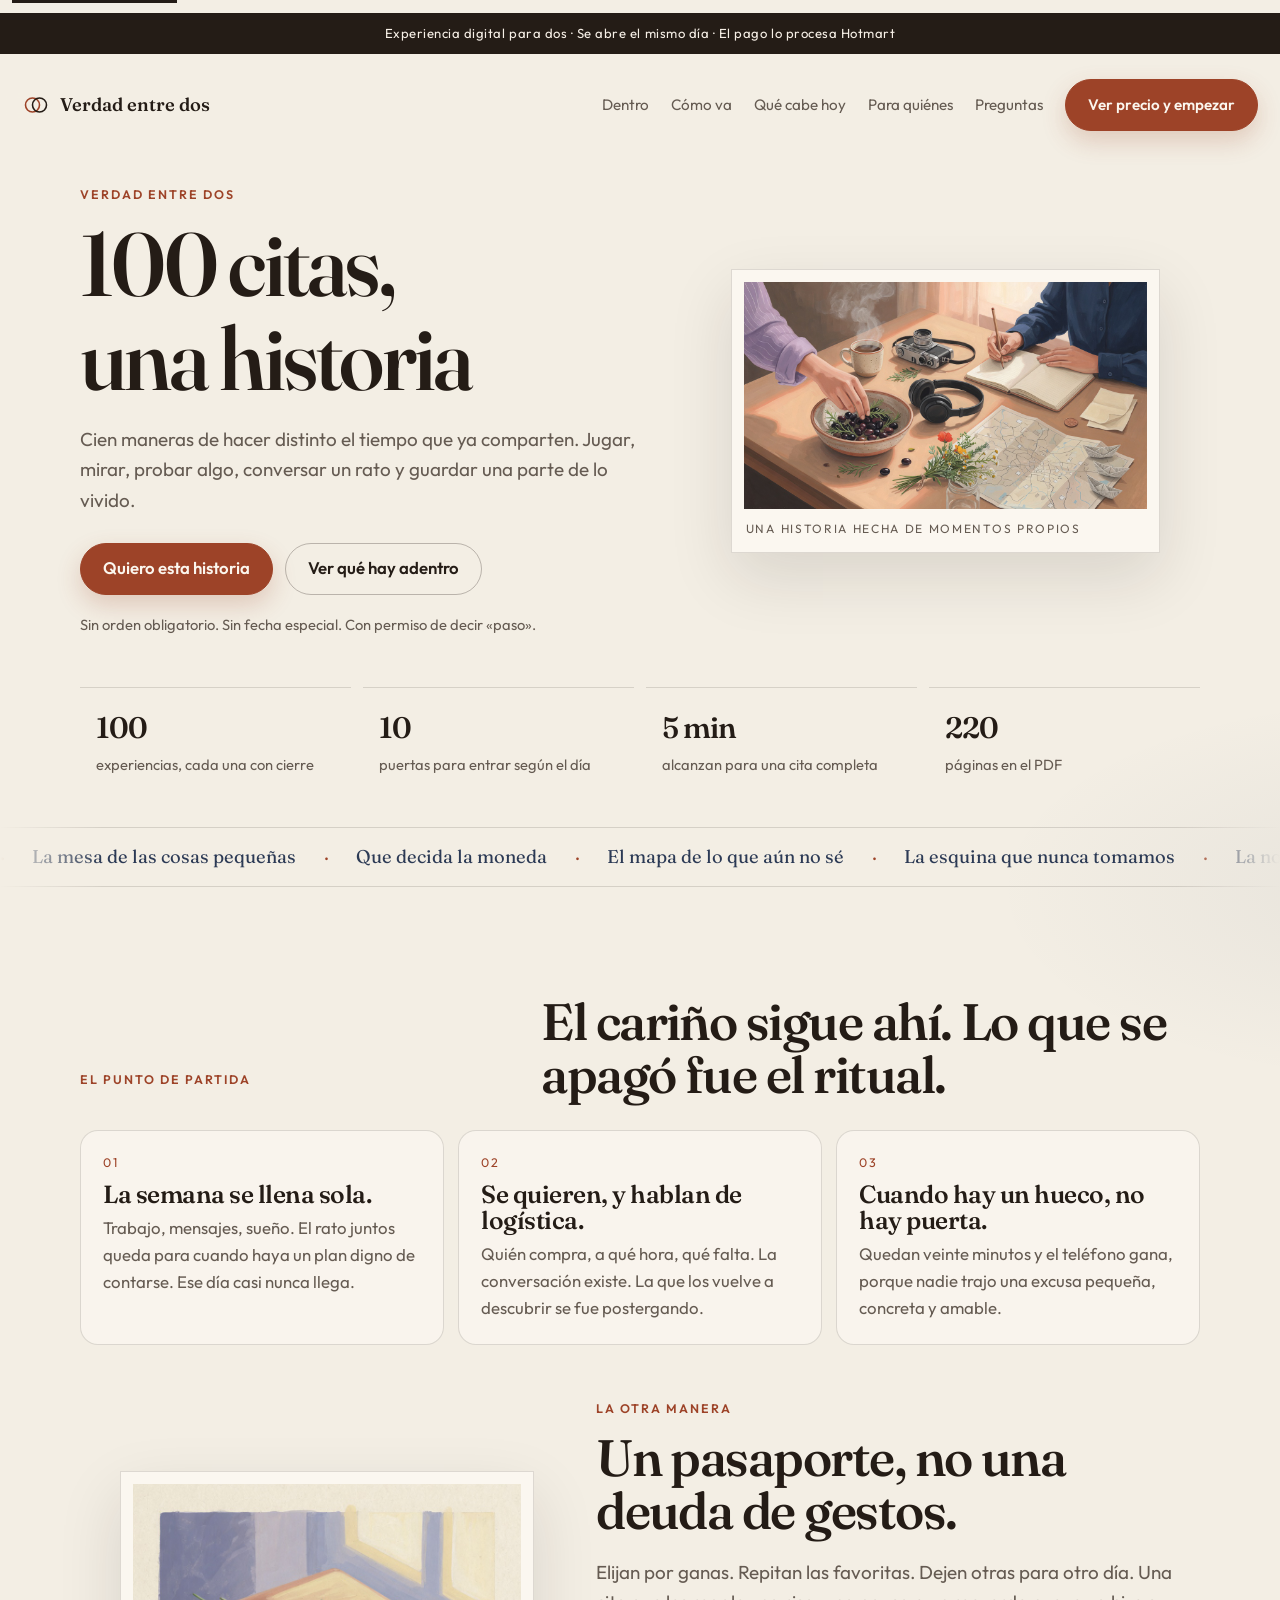
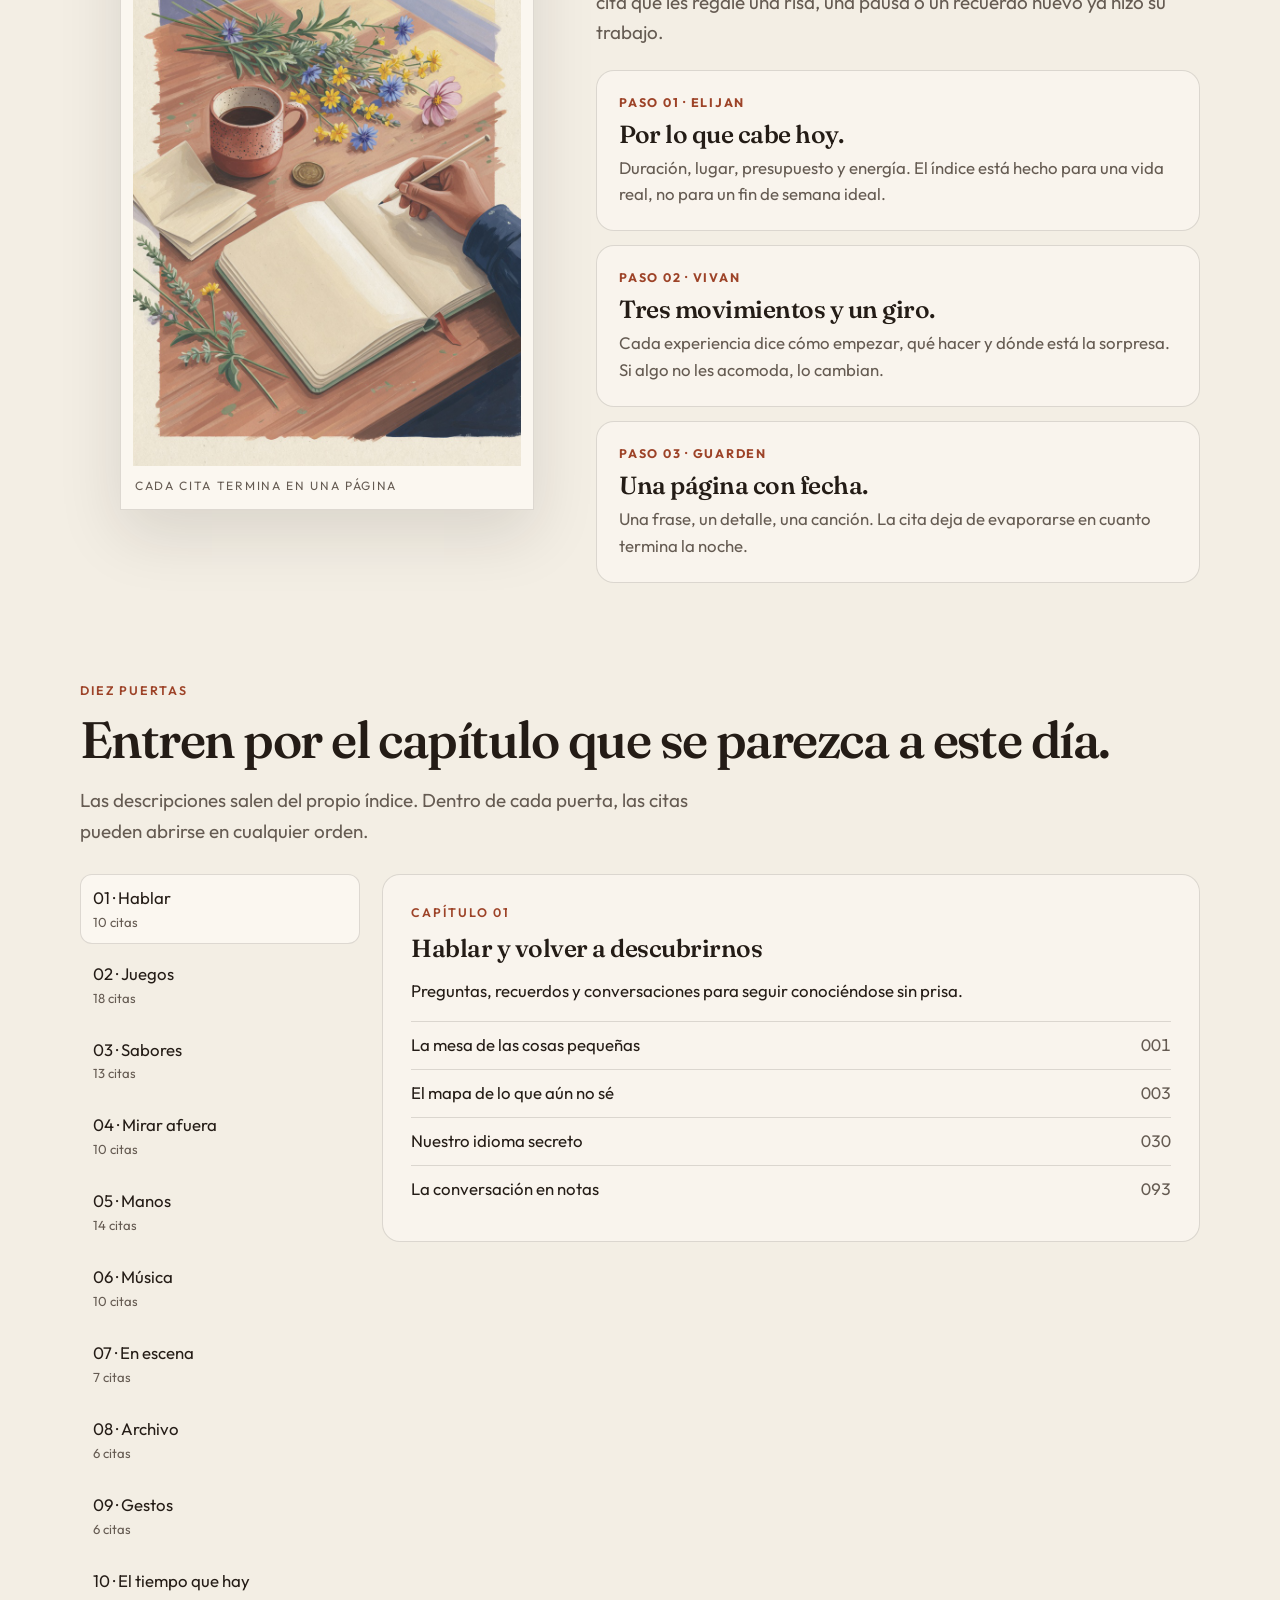
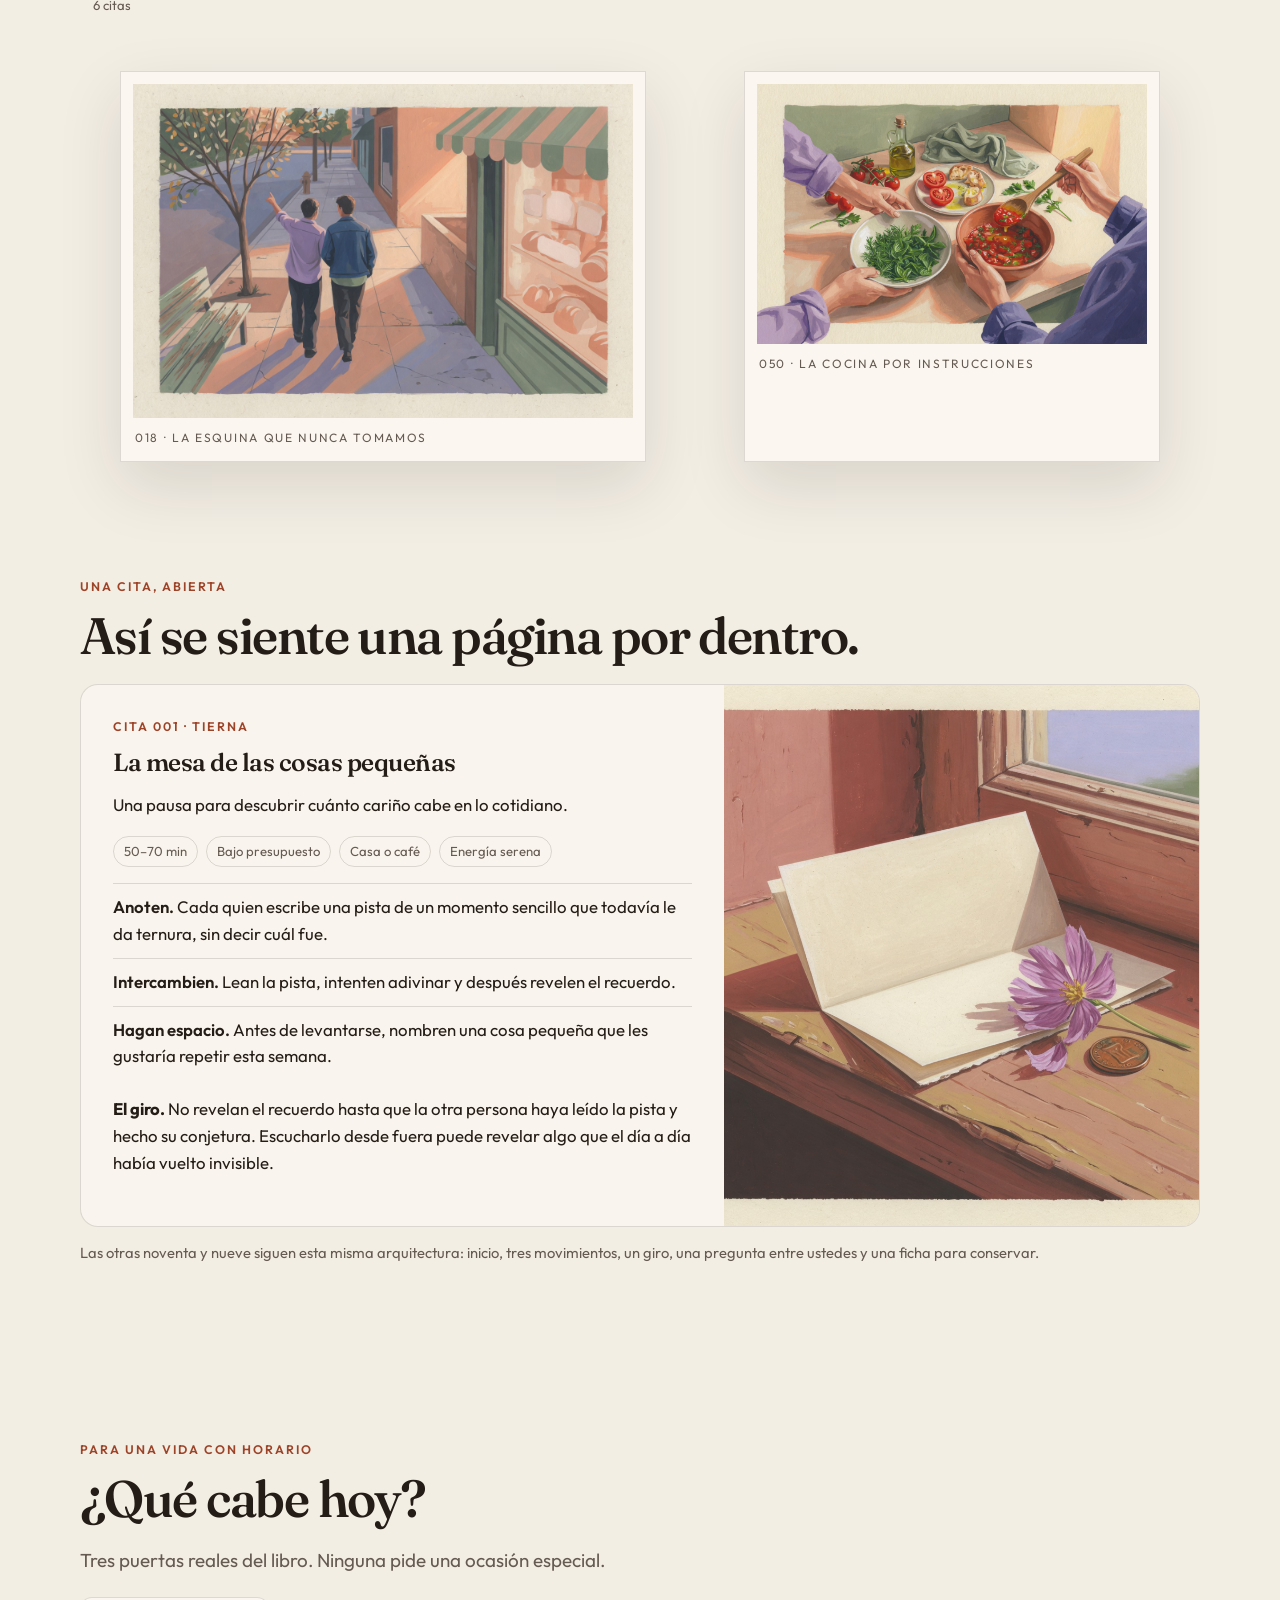
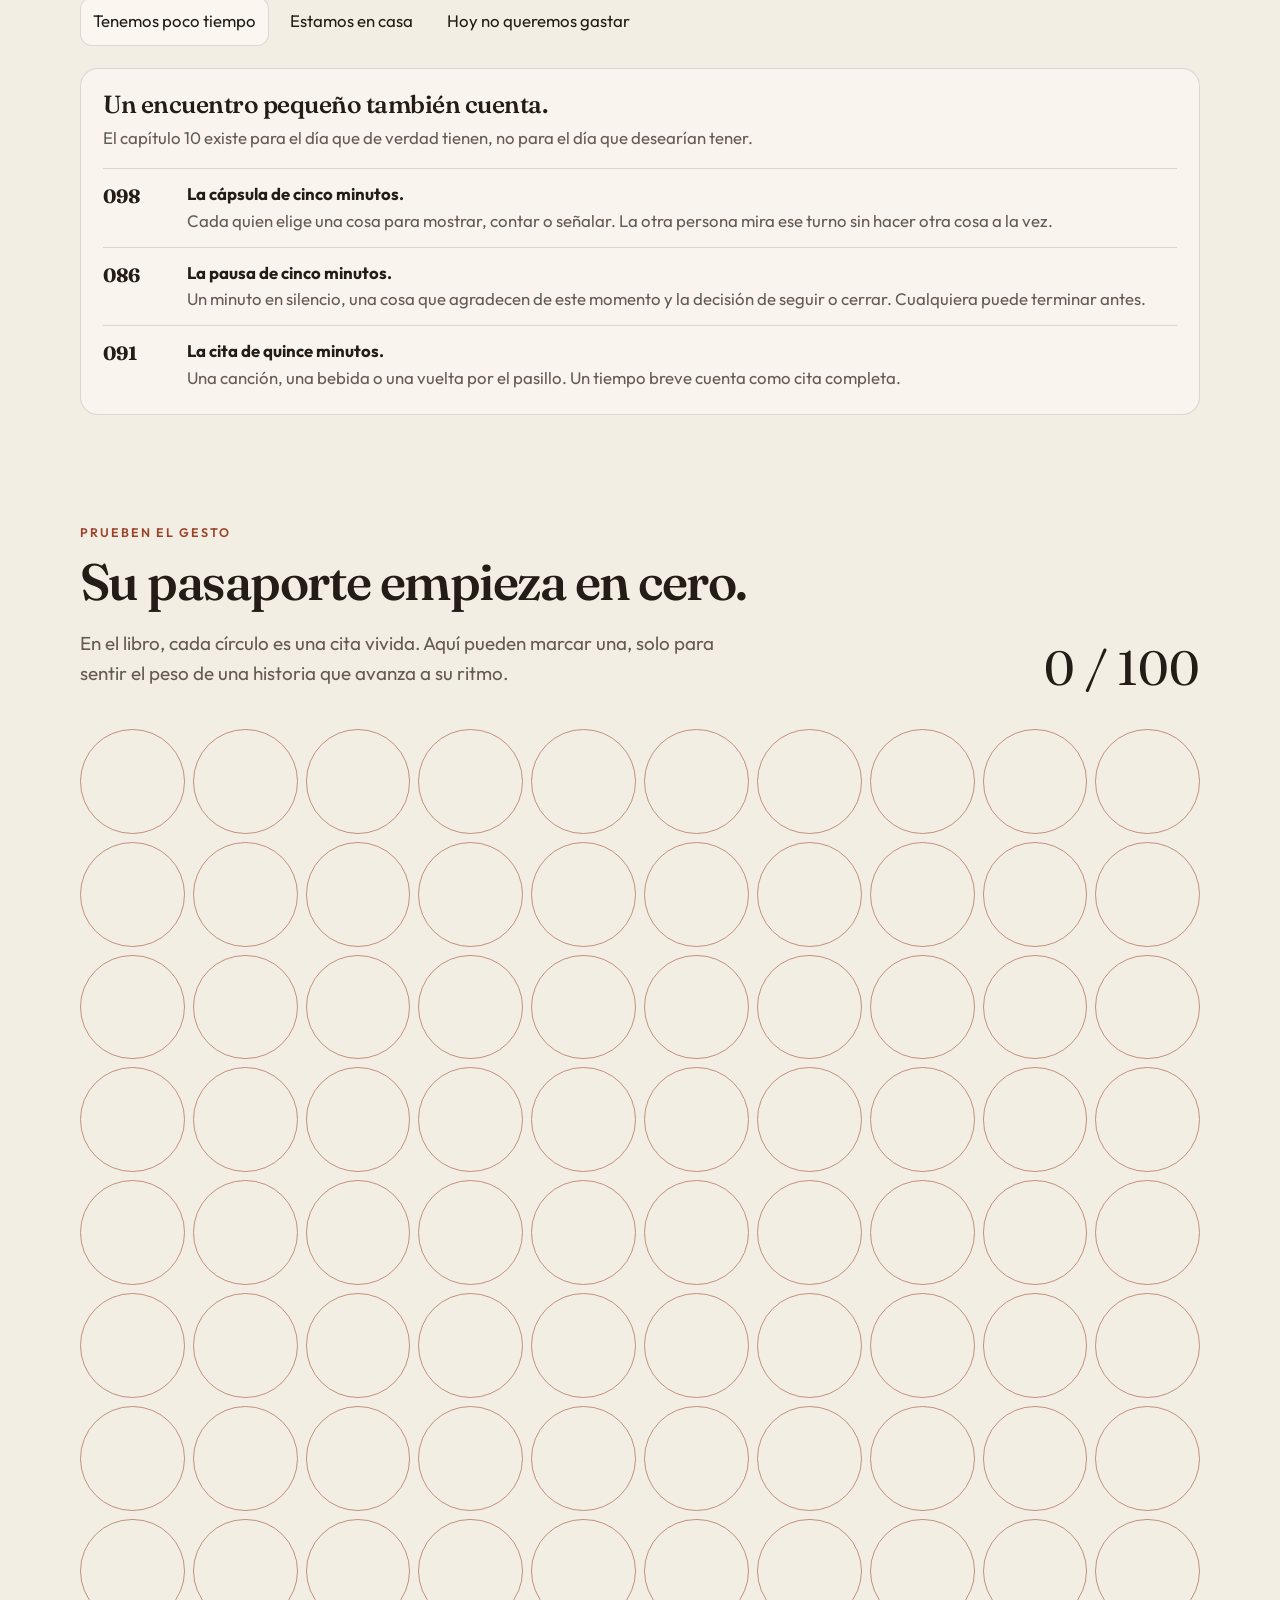
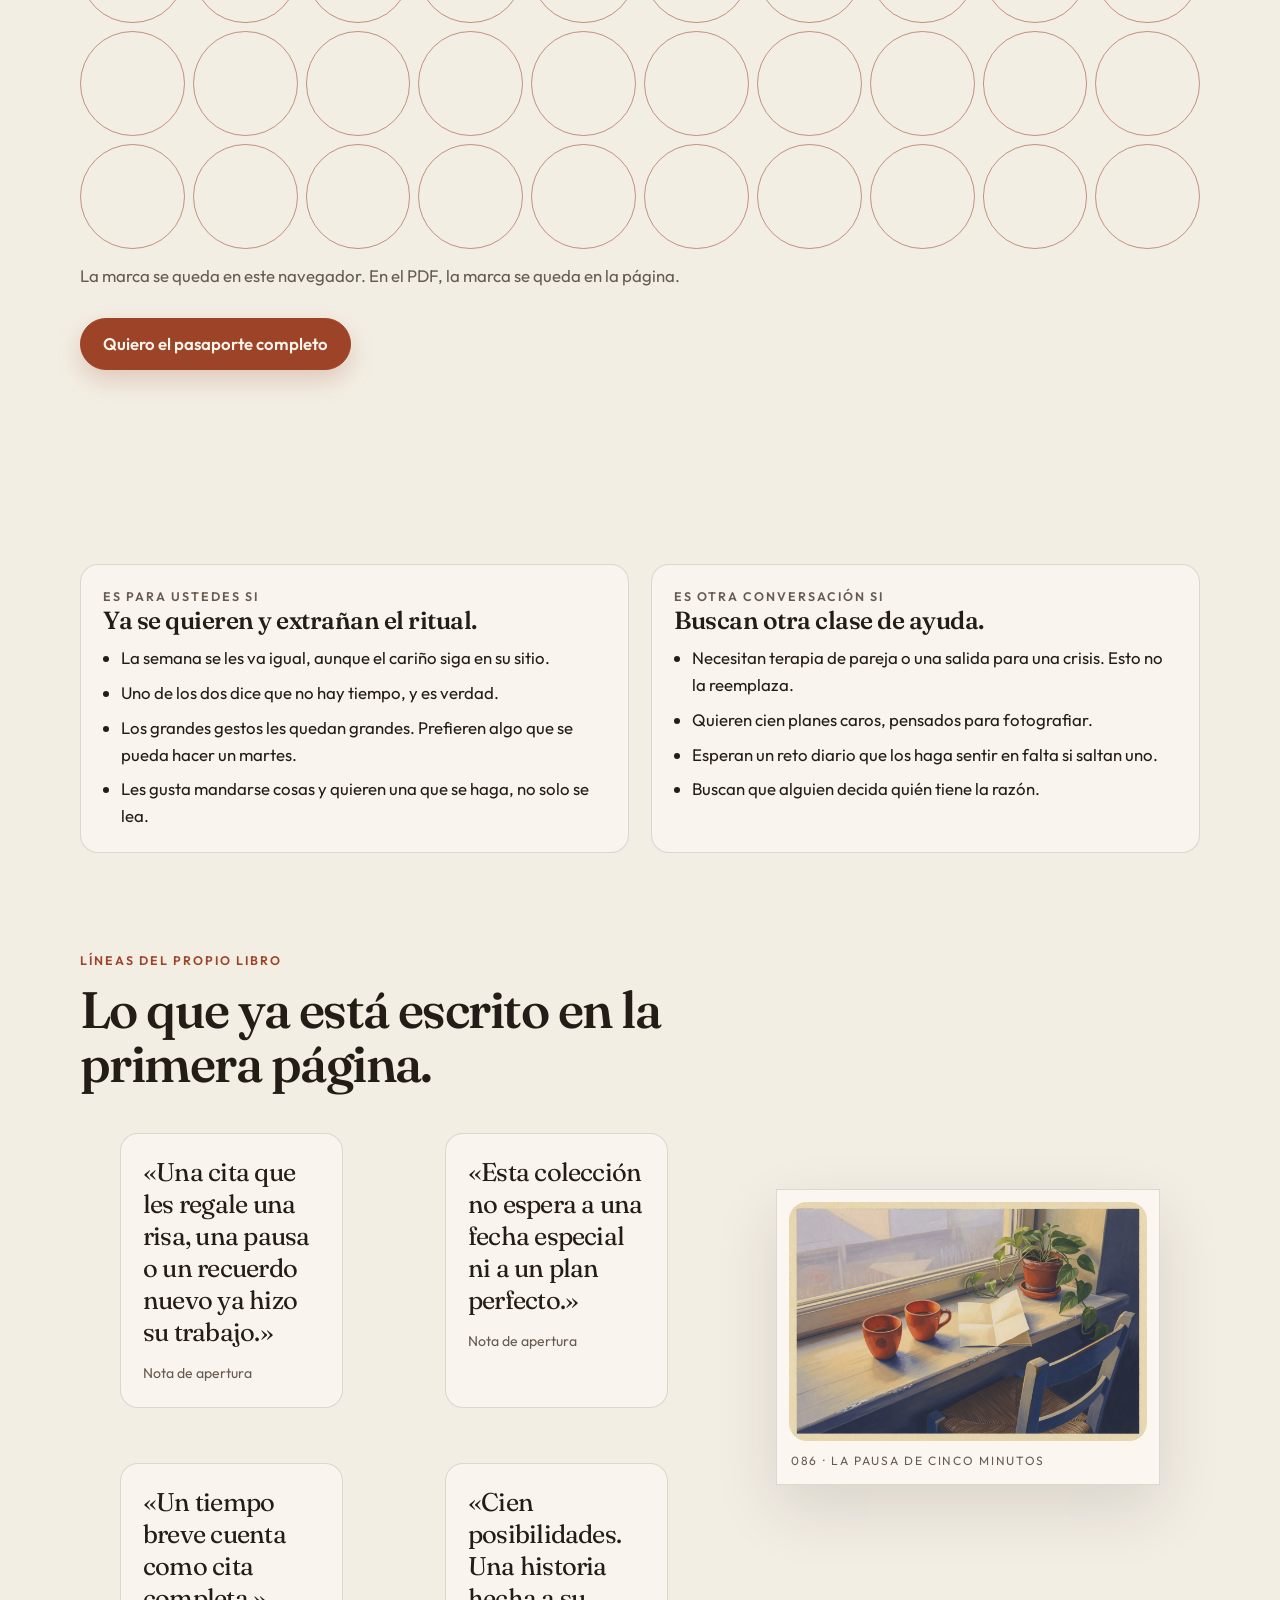
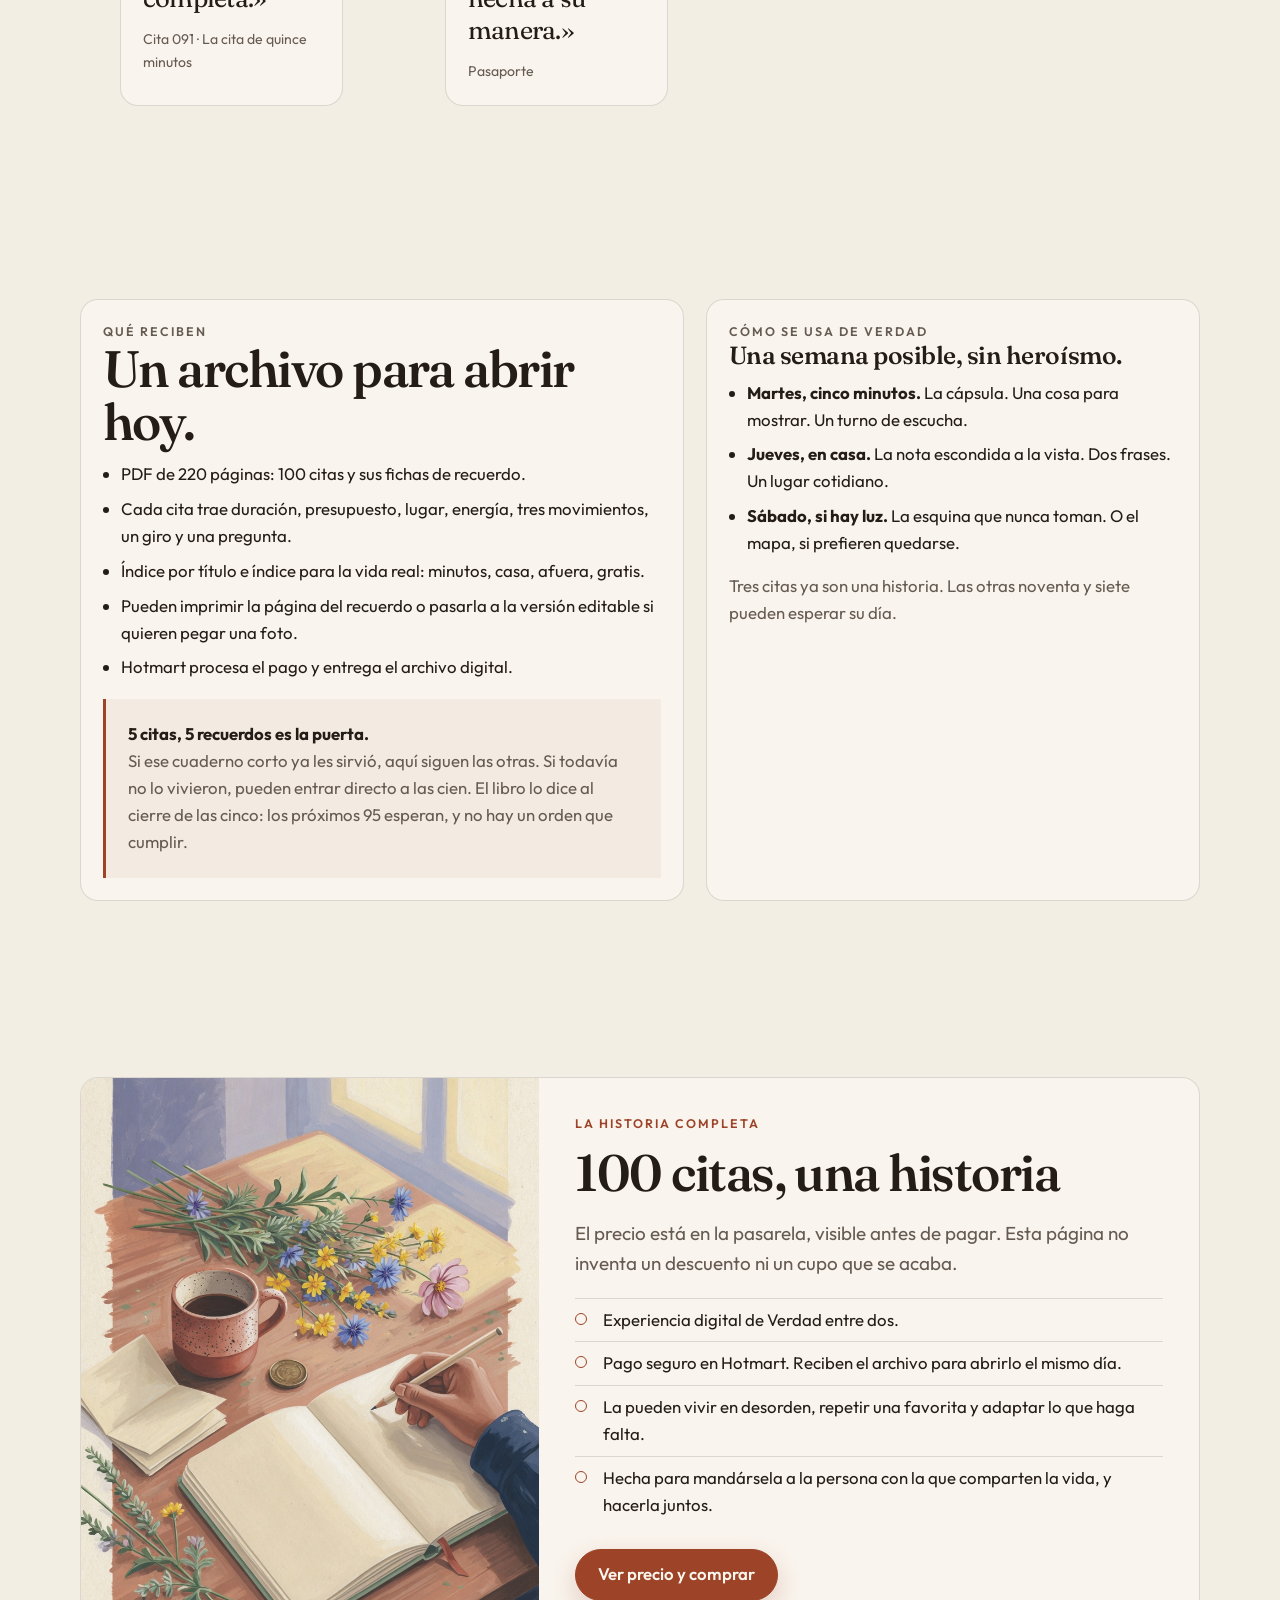
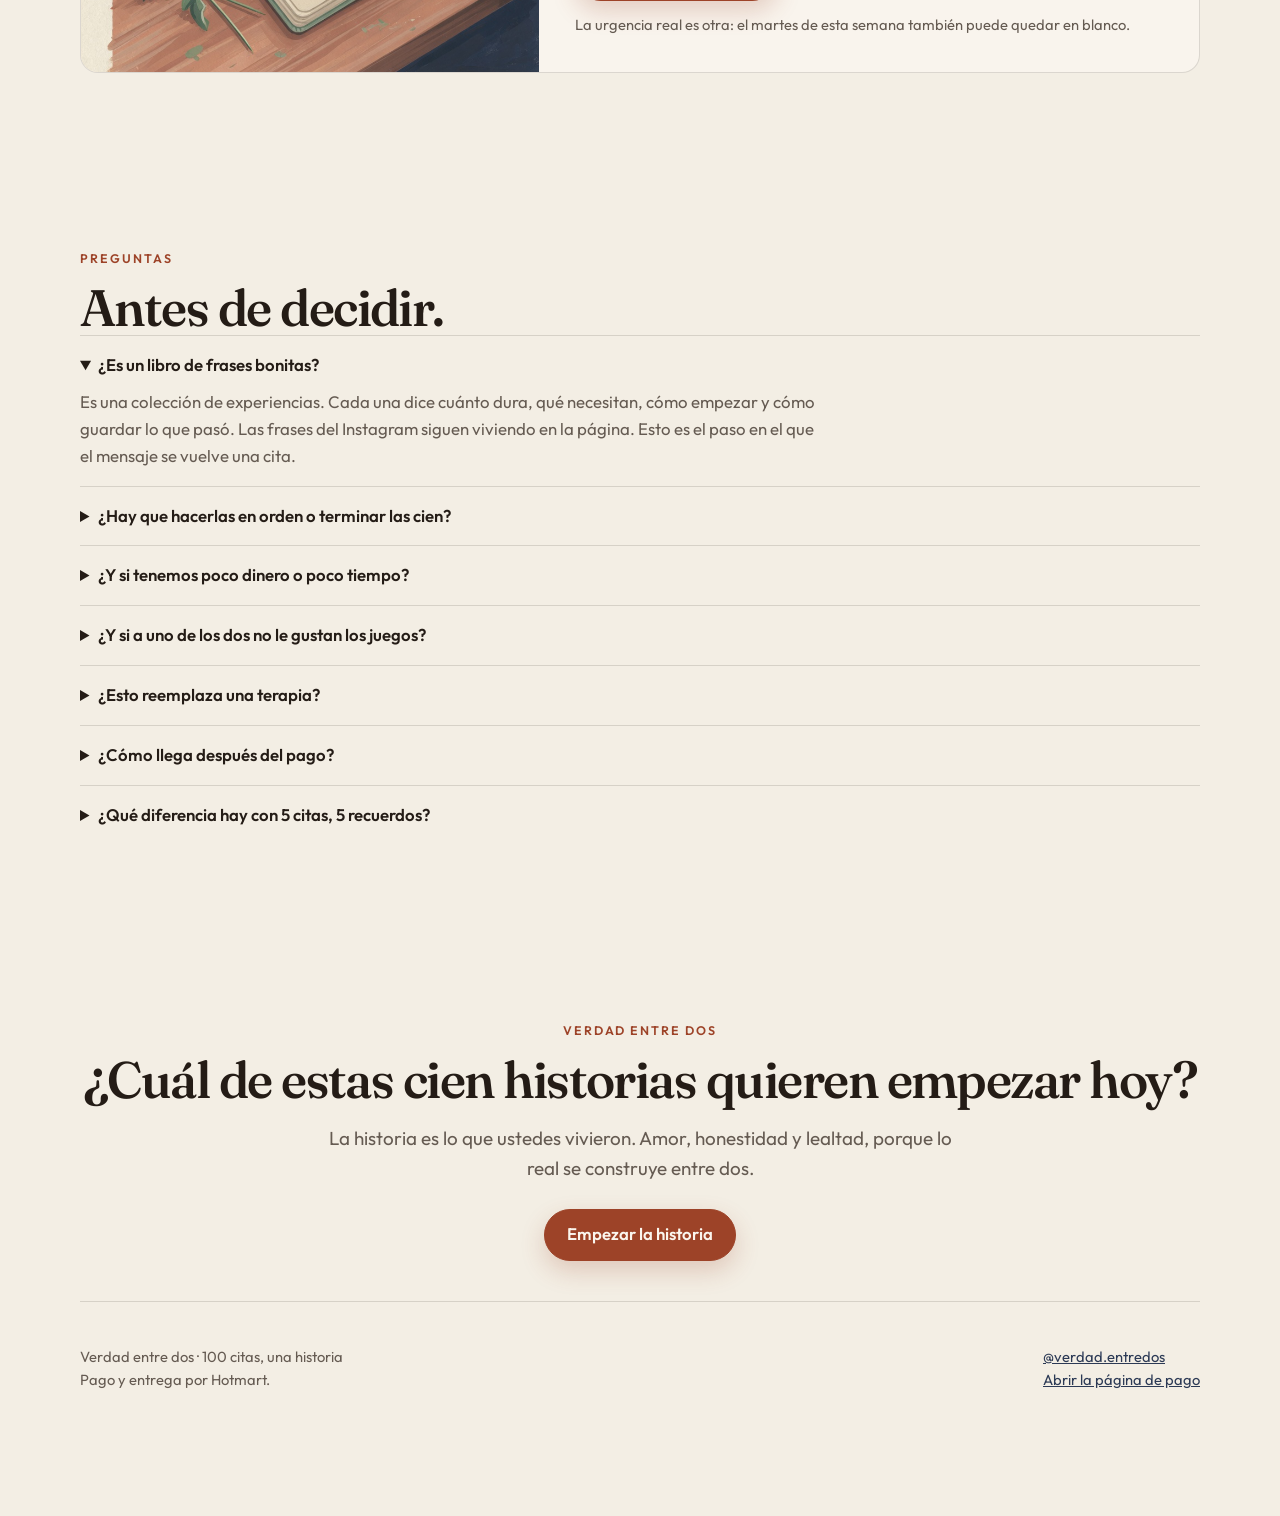
==== commit 7893b7d8: "fix(purchase-buttons): restore direct checkout links" ====
--- a/index.html
+++ b/index.html
@@ -49,7 +49,7 @@
       <a href="#elegir">Qué cabe hoy</a>
       <a href="#quienes">Para quiénes</a>
       <a href="#preguntas">Preguntas</a>
-      <a class="buy hotmart-fb hotmart__button-checkout" data-buy href="https://pay.hotmart.com/V108076592A?checkoutMode=2&amp;off=3jpxud41">Ver precio y empezar</a>
+      <a class="buy" data-buy href="https://pay.hotmart.com/V108076592A?checkoutMode=2&amp;off=3jpxud41">Ver precio y empezar</a>
     </nav>
   </header>
 
@@ -61,7 +61,7 @@
           <h1>100 citas,<br>una historia</h1>
           <p class="lede">Cien maneras de hacer distinto el tiempo que ya comparten. Jugar, mirar, probar algo, conversar un rato y guardar una parte de lo vivido.</p>
           <div class="hero-actions">
-            <a class="buy hotmart-fb hotmart__button-checkout" data-buy href="https://pay.hotmart.com/V108076592A?checkoutMode=2&amp;off=3jpxud41">Quiero esta historia</a>
+            <a class="buy" data-buy href="https://pay.hotmart.com/V108076592A?checkoutMode=2&amp;off=3jpxud41">Quiero esta historia</a>
             <a class="ghost" href="#dentro">Ver qué hay adentro</a>
           </div>
           <p class="micro">Sin orden obligatorio. Sin fecha especial. Con permiso de decir «paso».</p>
@@ -462,7 +462,7 @@
         <div class="stamp-grid" data-passport role="group" aria-label="Pasaporte de cien citas"></div>
         <p class="passport-note">La marca se queda en este navegador. En el PDF, la marca se queda en la página.</p>
         <div class="hero-actions">
-          <a class="buy hotmart-fb hotmart__button-checkout" data-buy href="https://pay.hotmart.com/V108076592A?checkoutMode=2&amp;off=3jpxud41">Quiero el pasaporte completo</a>
+          <a class="buy" data-buy href="https://pay.hotmart.com/V108076592A?checkoutMode=2&amp;off=3jpxud41">Quiero el pasaporte completo</a>
         </div>
       </div>
     </section>
@@ -573,7 +573,7 @@
               <li>La pueden vivir en desorden, repetir una favorita y adaptar lo que haga falta.</li>
               <li>Hecha para mandársela a la persona con la que comparten la vida, y hacerla juntos.</li>
             </ul>
-            <a class="buy hotmart-fb hotmart__button-checkout" data-buy href="https://pay.hotmart.com/V108076592A?checkoutMode=2&amp;off=3jpxud41">Ver precio y comprar</a>
+            <a class="buy" data-buy href="https://pay.hotmart.com/V108076592A?checkoutMode=2&amp;off=3jpxud41">Ver precio y comprar</a>
             <p class="micro" style="margin-top: 12px;">La urgencia real es otra: el martes de esta semana también puede quedar en blanco.</p>
           </div>
         </article>
@@ -620,7 +620,7 @@
         <p class="kicker">Verdad entre dos</p>
         <h2>¿Cuál de estas cien historias quieren empezar hoy?</h2>
         <p class="lede">La historia es lo que ustedes vivieron. Amor, honestidad y lealtad, porque lo real se construye entre dos.</p>
-        <a class="buy hotmart-fb hotmart__button-checkout" data-buy href="https://pay.hotmart.com/V108076592A?checkoutMode=2&amp;off=3jpxud41">Empezar la historia</a>
+        <a class="buy" data-buy href="https://pay.hotmart.com/V108076592A?checkoutMode=2&amp;off=3jpxud41">Empezar la historia</a>
       </div>
     </section>
   </main>
@@ -633,7 +633,7 @@
 
   <div class="dock" >
     <p>100 citas, una historia</p>
-    <a class="buy hotmart-fb hotmart__button-checkout" data-buy href="https://pay.hotmart.com/V108076592A?checkoutMode=2&amp;off=3jpxud41">Ver precio</a>
+    <a class="buy" data-buy href="https://pay.hotmart.com/V108076592A?checkoutMode=2&amp;off=3jpxud41">Ver precio</a>
   </div>
 
   <div class="nudge" id="nudge" hidden>
@@ -645,45 +645,11 @@
       <p>No hace falta una noche libre para empezar. Hay experiencias del largo de un café que se enfría.</p>
       <div class="nudge-actions">
         <a class="ghost" href="#elegir" data-close-nudge>Ver las cortas</a>
-        <a class="buy hotmart-fb hotmart__button-checkout" data-buy data-close-nudge href="https://pay.hotmart.com/V108076592A?checkoutMode=2&amp;off=3jpxud41">Ver precio y empezar</a>
+        <a class="buy" data-buy data-close-nudge href="https://pay.hotmart.com/V108076592A?checkoutMode=2&amp;off=3jpxud41">Ver precio y empezar</a>
       </div>
     </div>
   </div>
 
   <script src="js/main.js"></script>
-  <script>
-    function importHotmart() {
-      var imported = document.createElement("script");
-      imported.src = "https://static.hotmart.com/checkout/widget.min.js";
-      document.head.appendChild(imported);
-      var link = document.createElement("link");
-      link.rel = "stylesheet";
-      link.type = "text/css";
-      link.href = "https://static.hotmart.com/css/hotmart-fb.min.css";
-      document.head.appendChild(link);
-    }
-    importHotmart();
-  </script>
-  <style>
-    a.buy.hotmart__button-checkout {
-      display: inline-flex !important;
-      align-items: center !important;
-      justify-content: center !important;
-      width: auto !important;
-      min-height: 52px !important;
-      padding: 0 22px !important;
-      background: #9d4328 !important;
-      background-image: none !important;
-      color: #fbf6ee !important;
-      border: 1px solid #9d4328 !important;
-      border-radius: 999px !important;
-      box-shadow: 0 10px 24px rgba(157, 67, 40, 0.22) !important;
-      font-family: "Outfit", "Avenir Next", sans-serif !important;
-      font-weight: 580 !important;
-      line-height: 1.2 !important;
-      text-decoration: none !important;
-      text-indent: 0 !important;
-    }
-  </style>
 </body>
 </html>
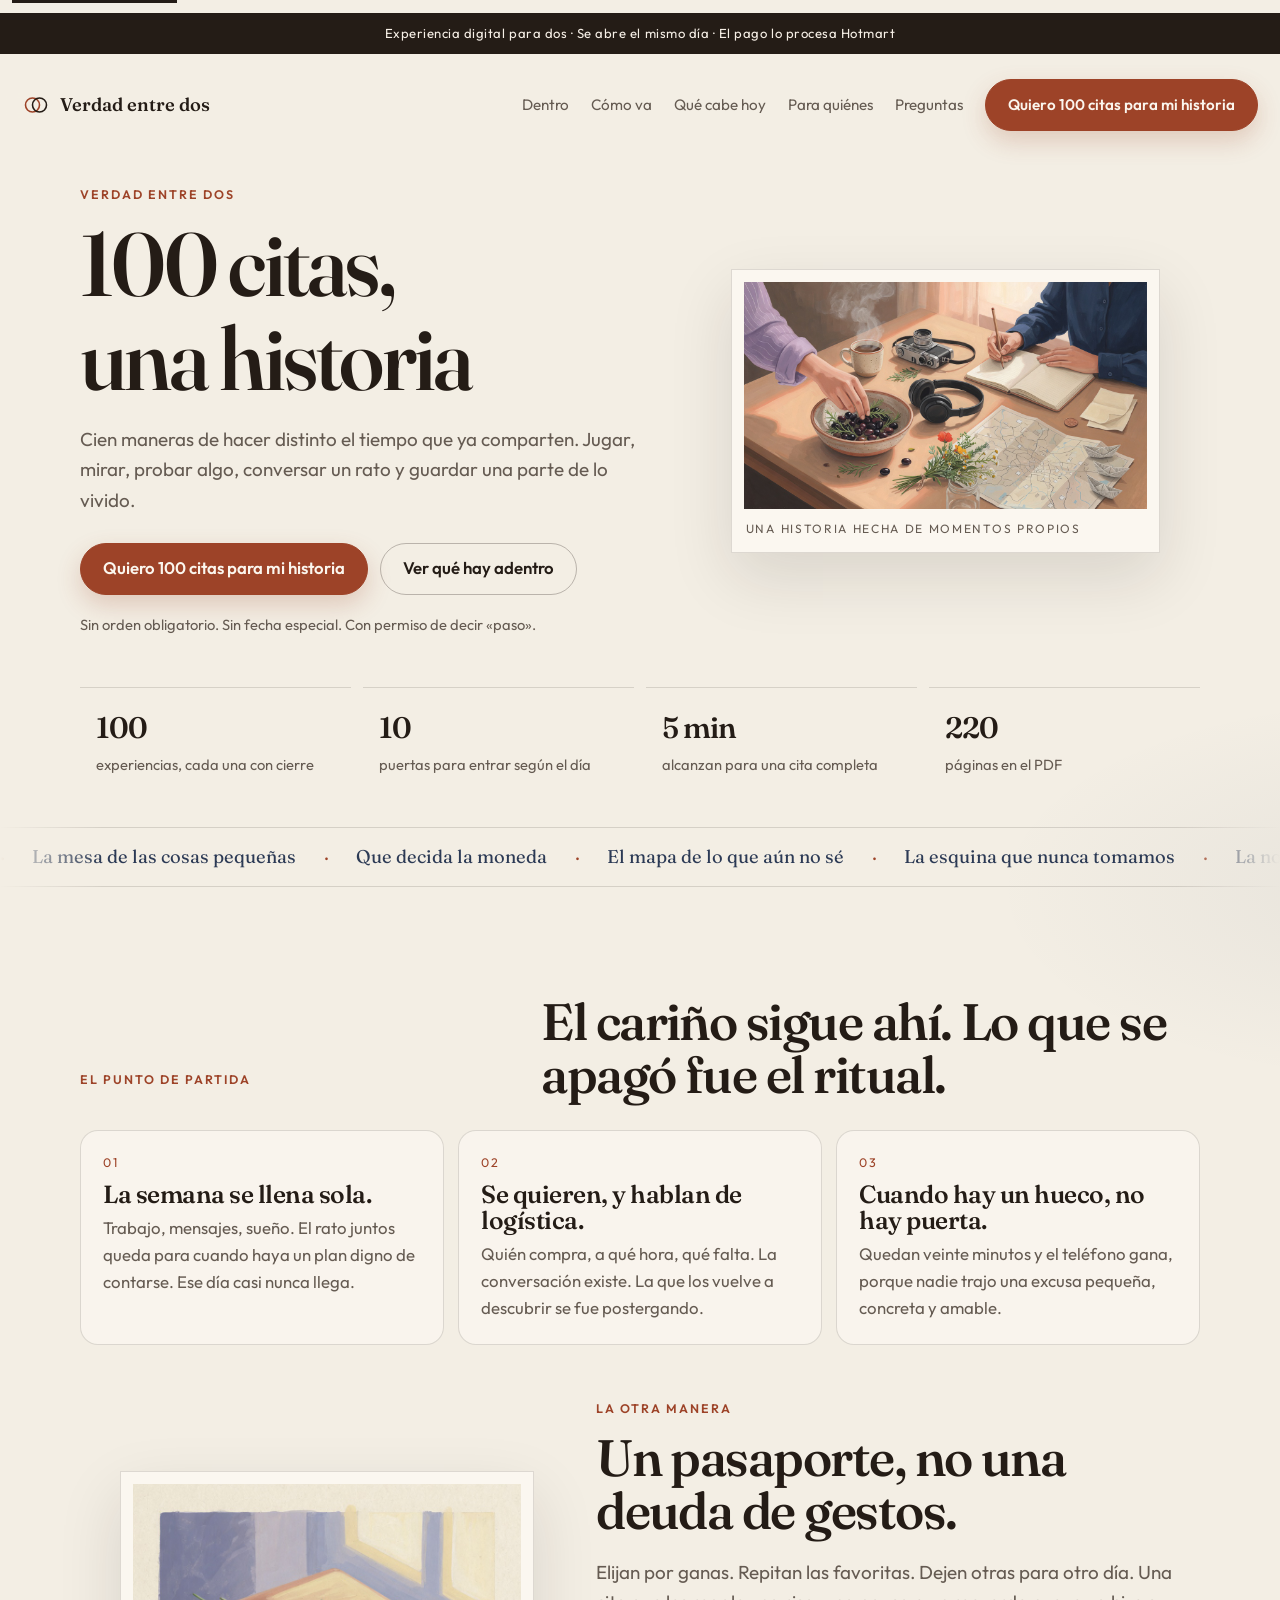
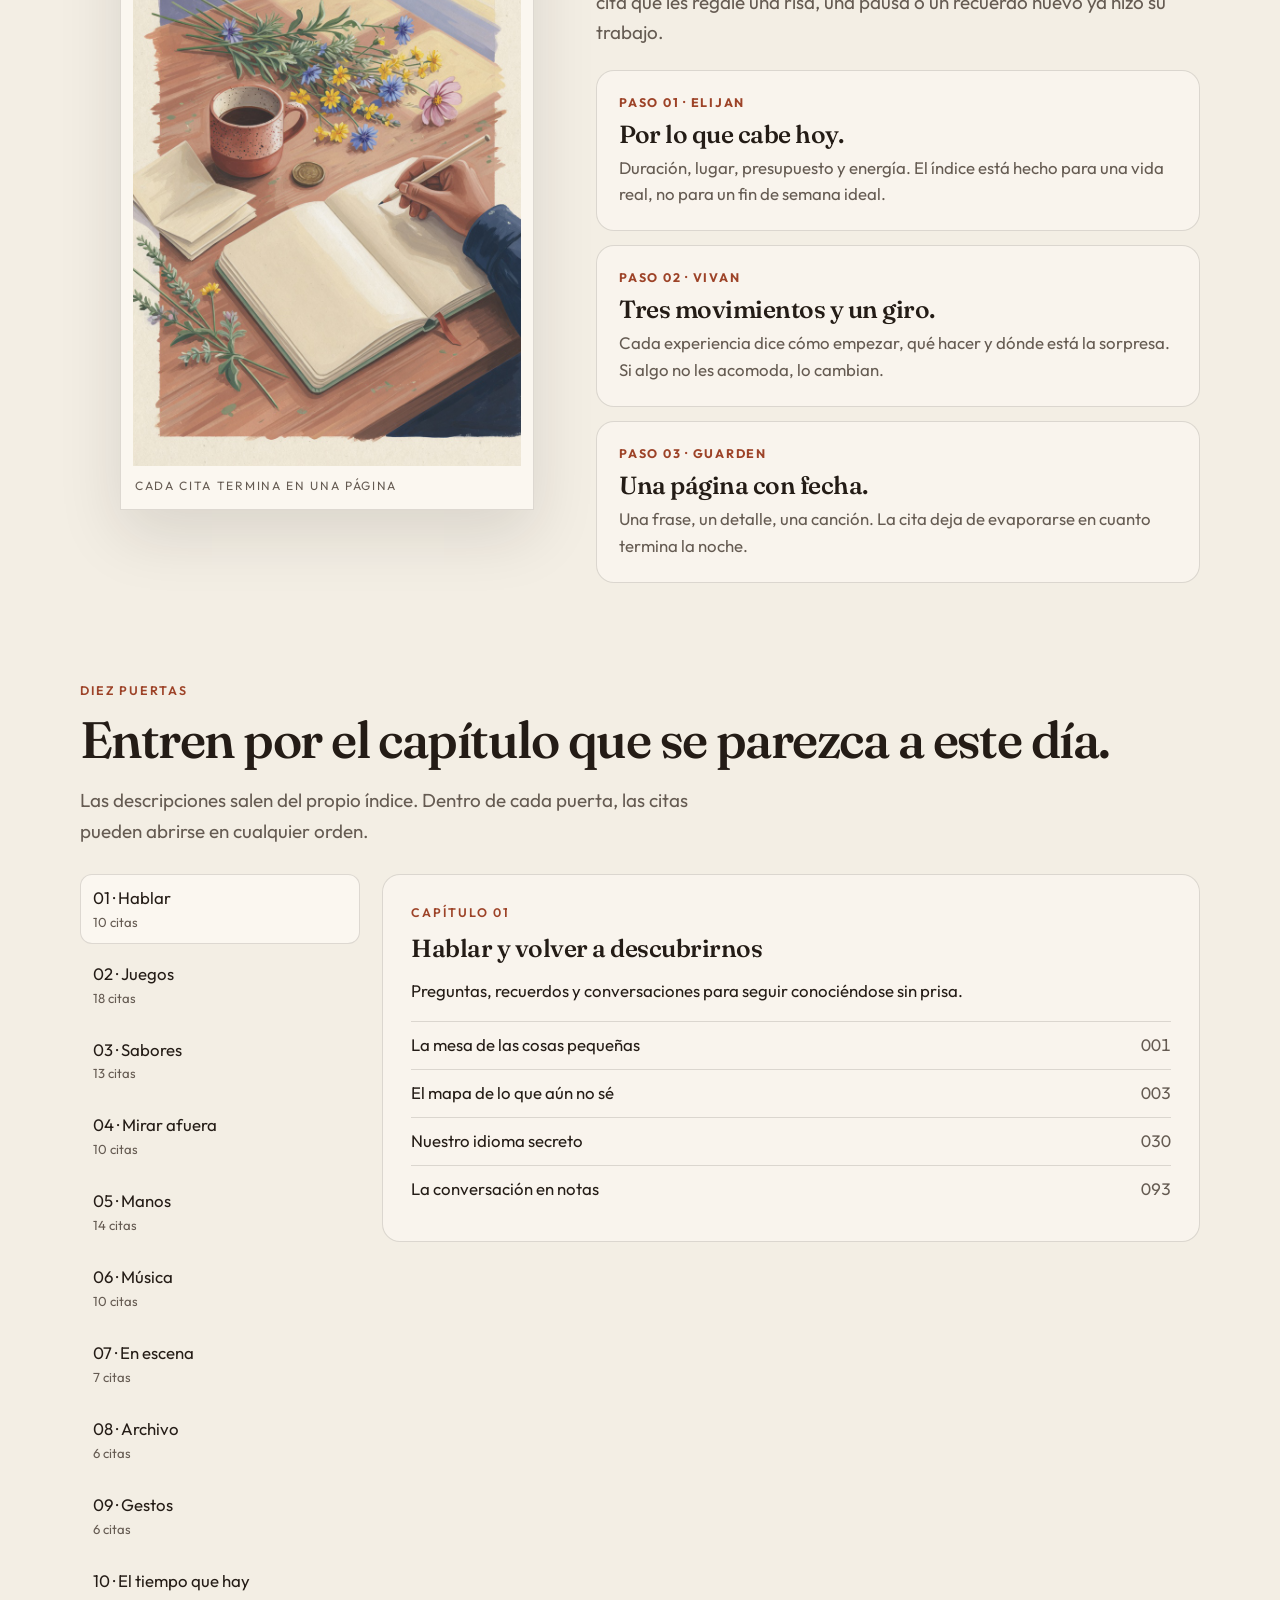
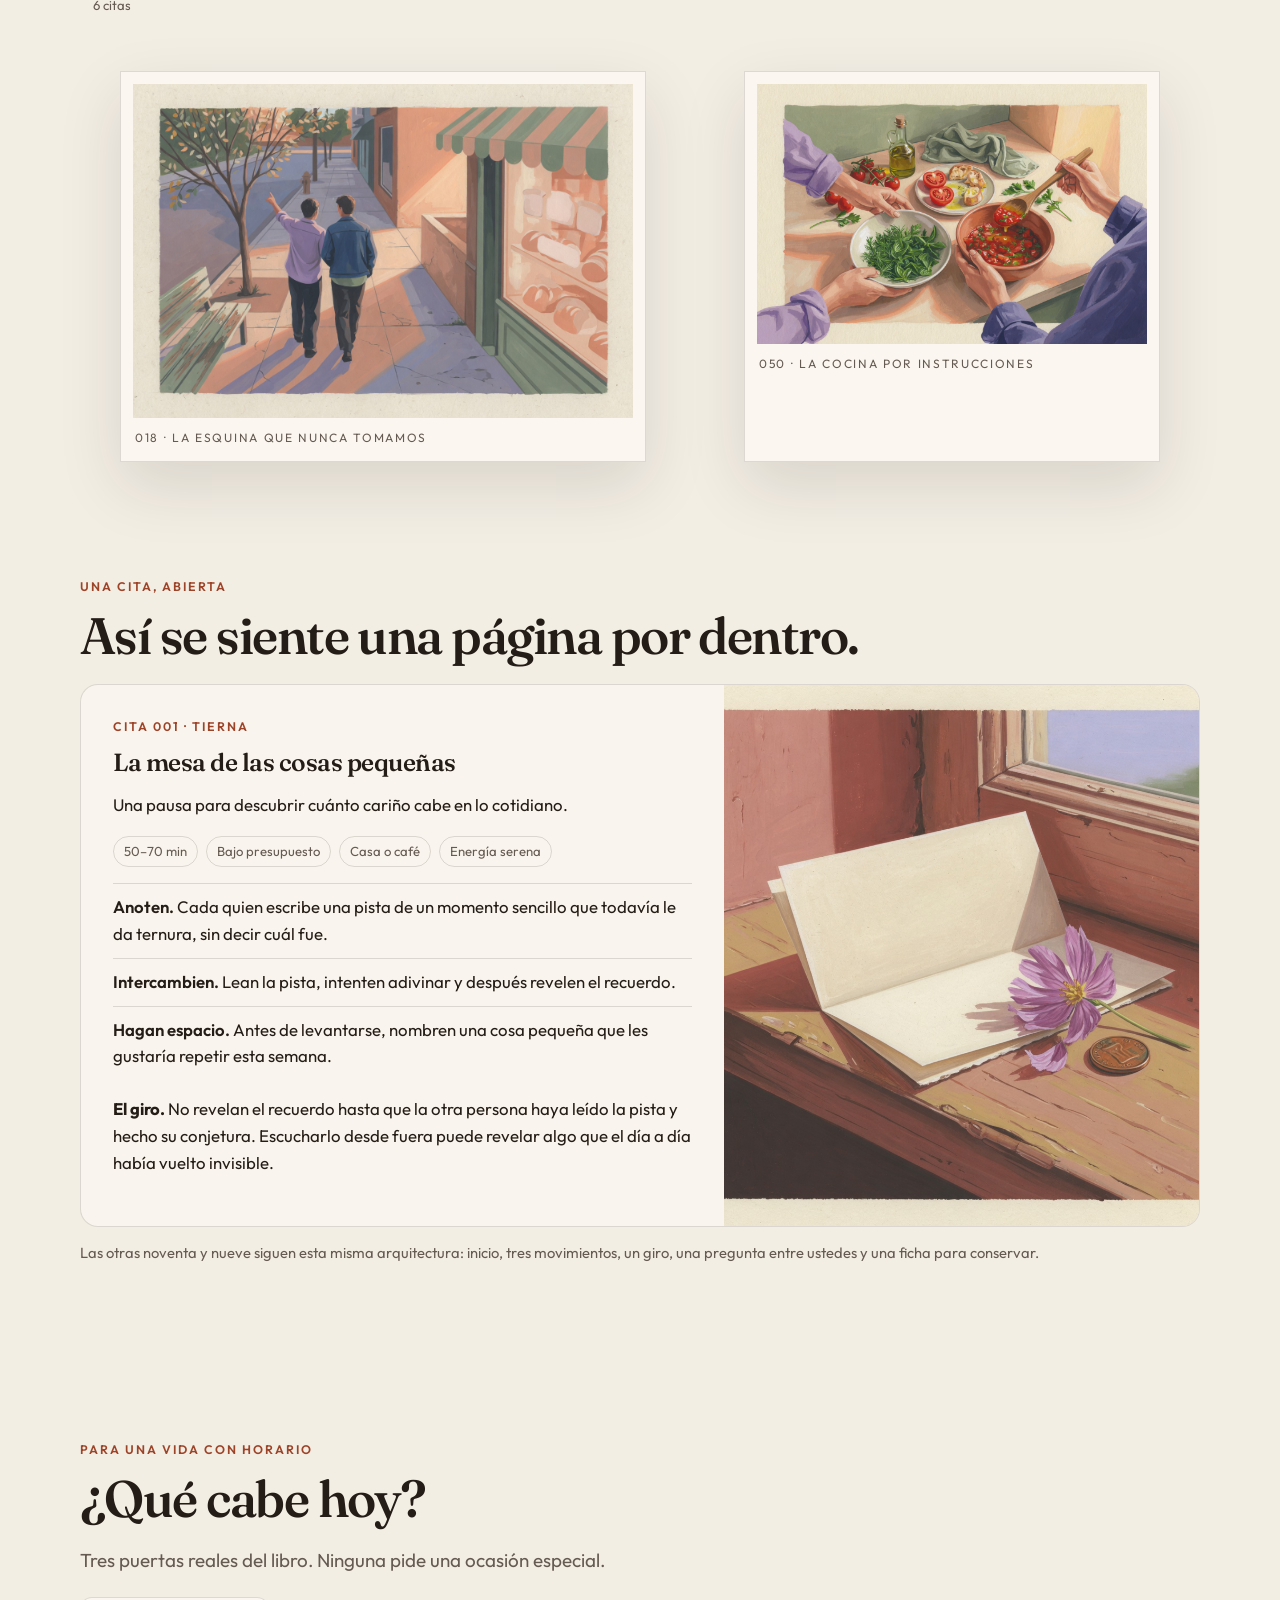
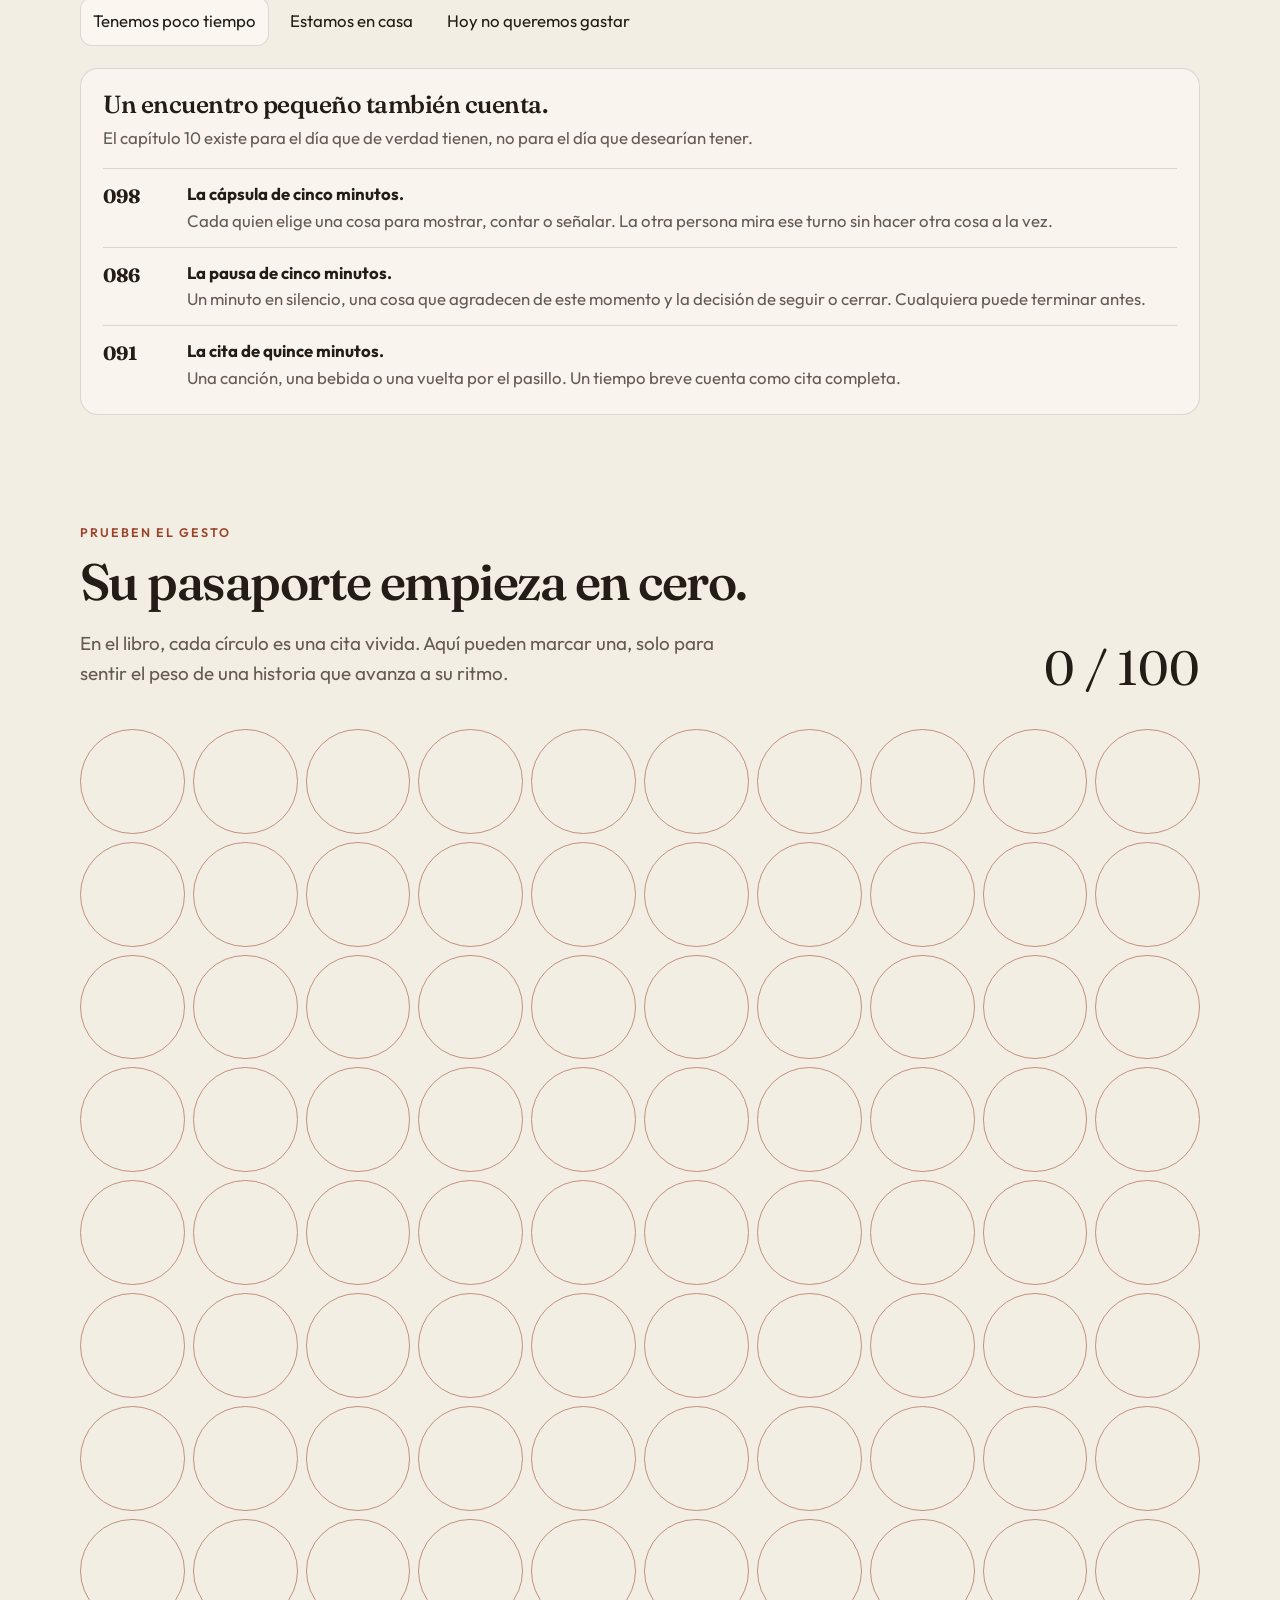
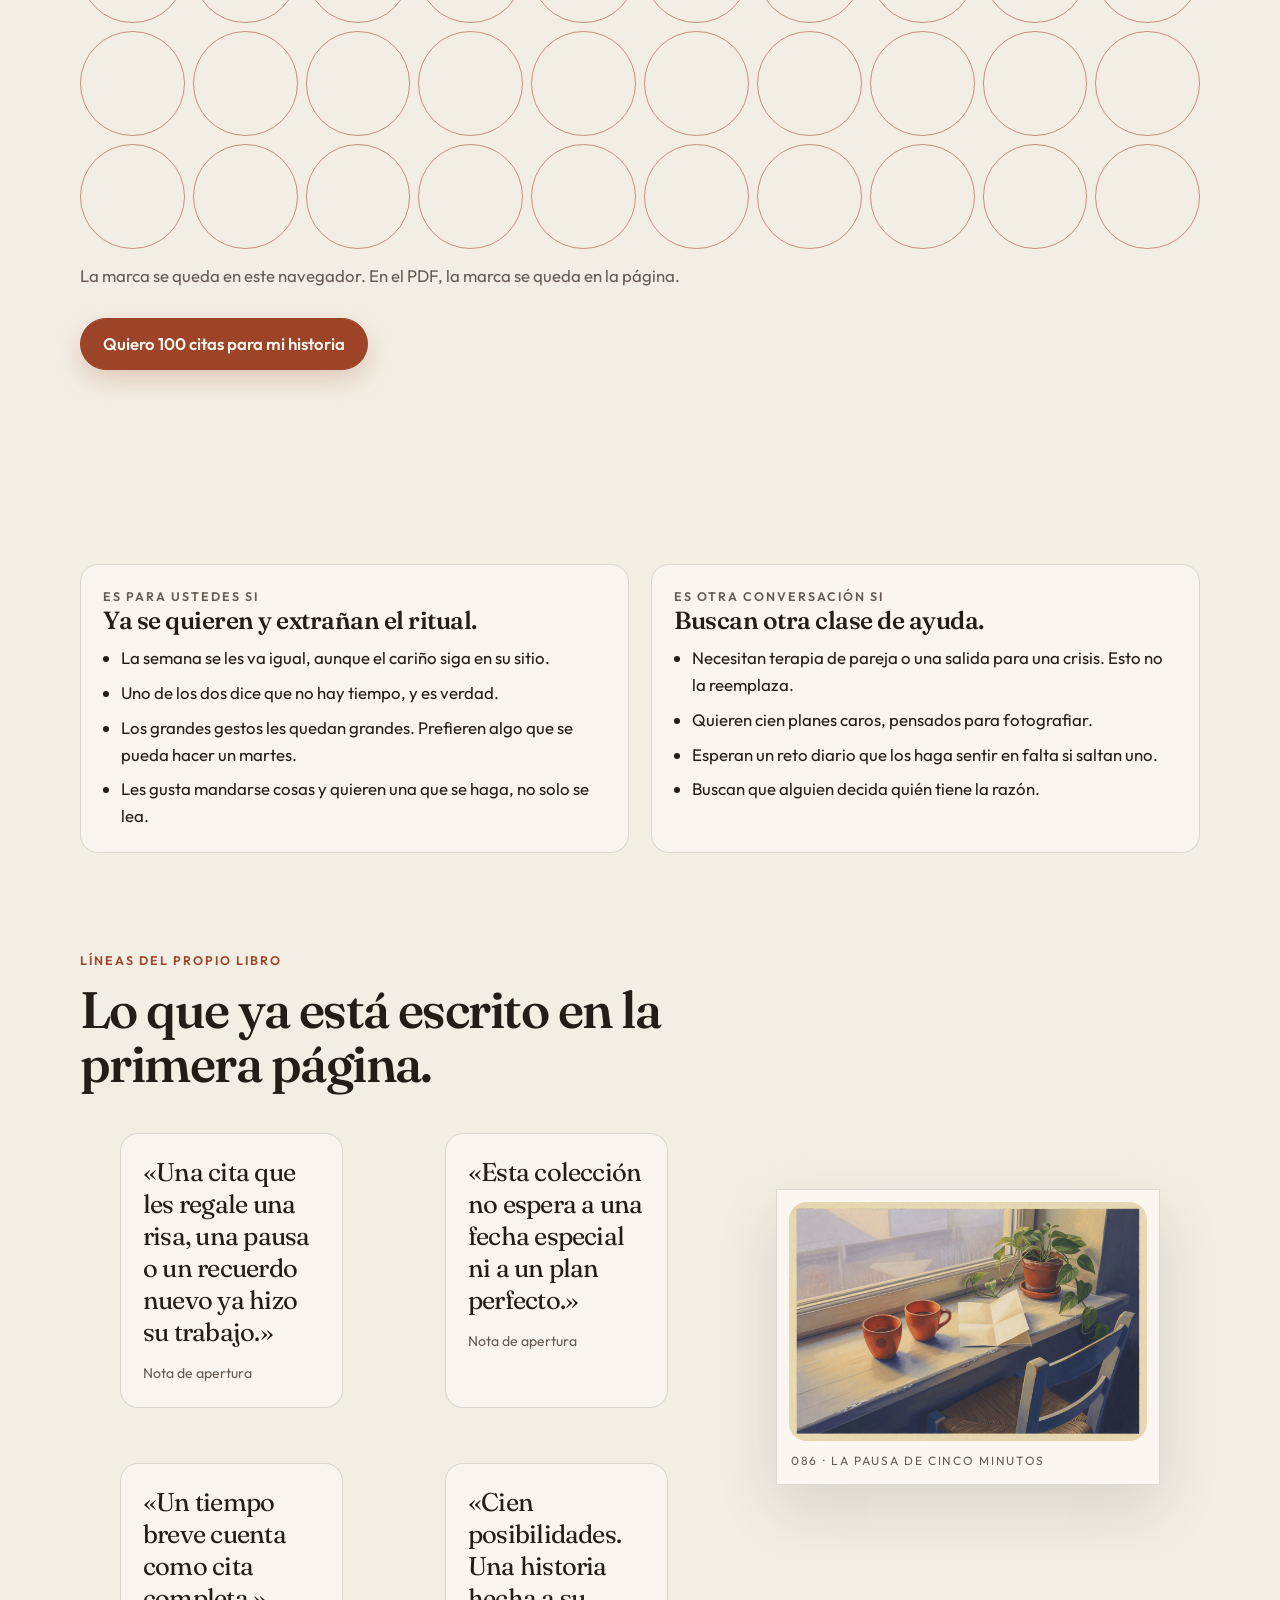
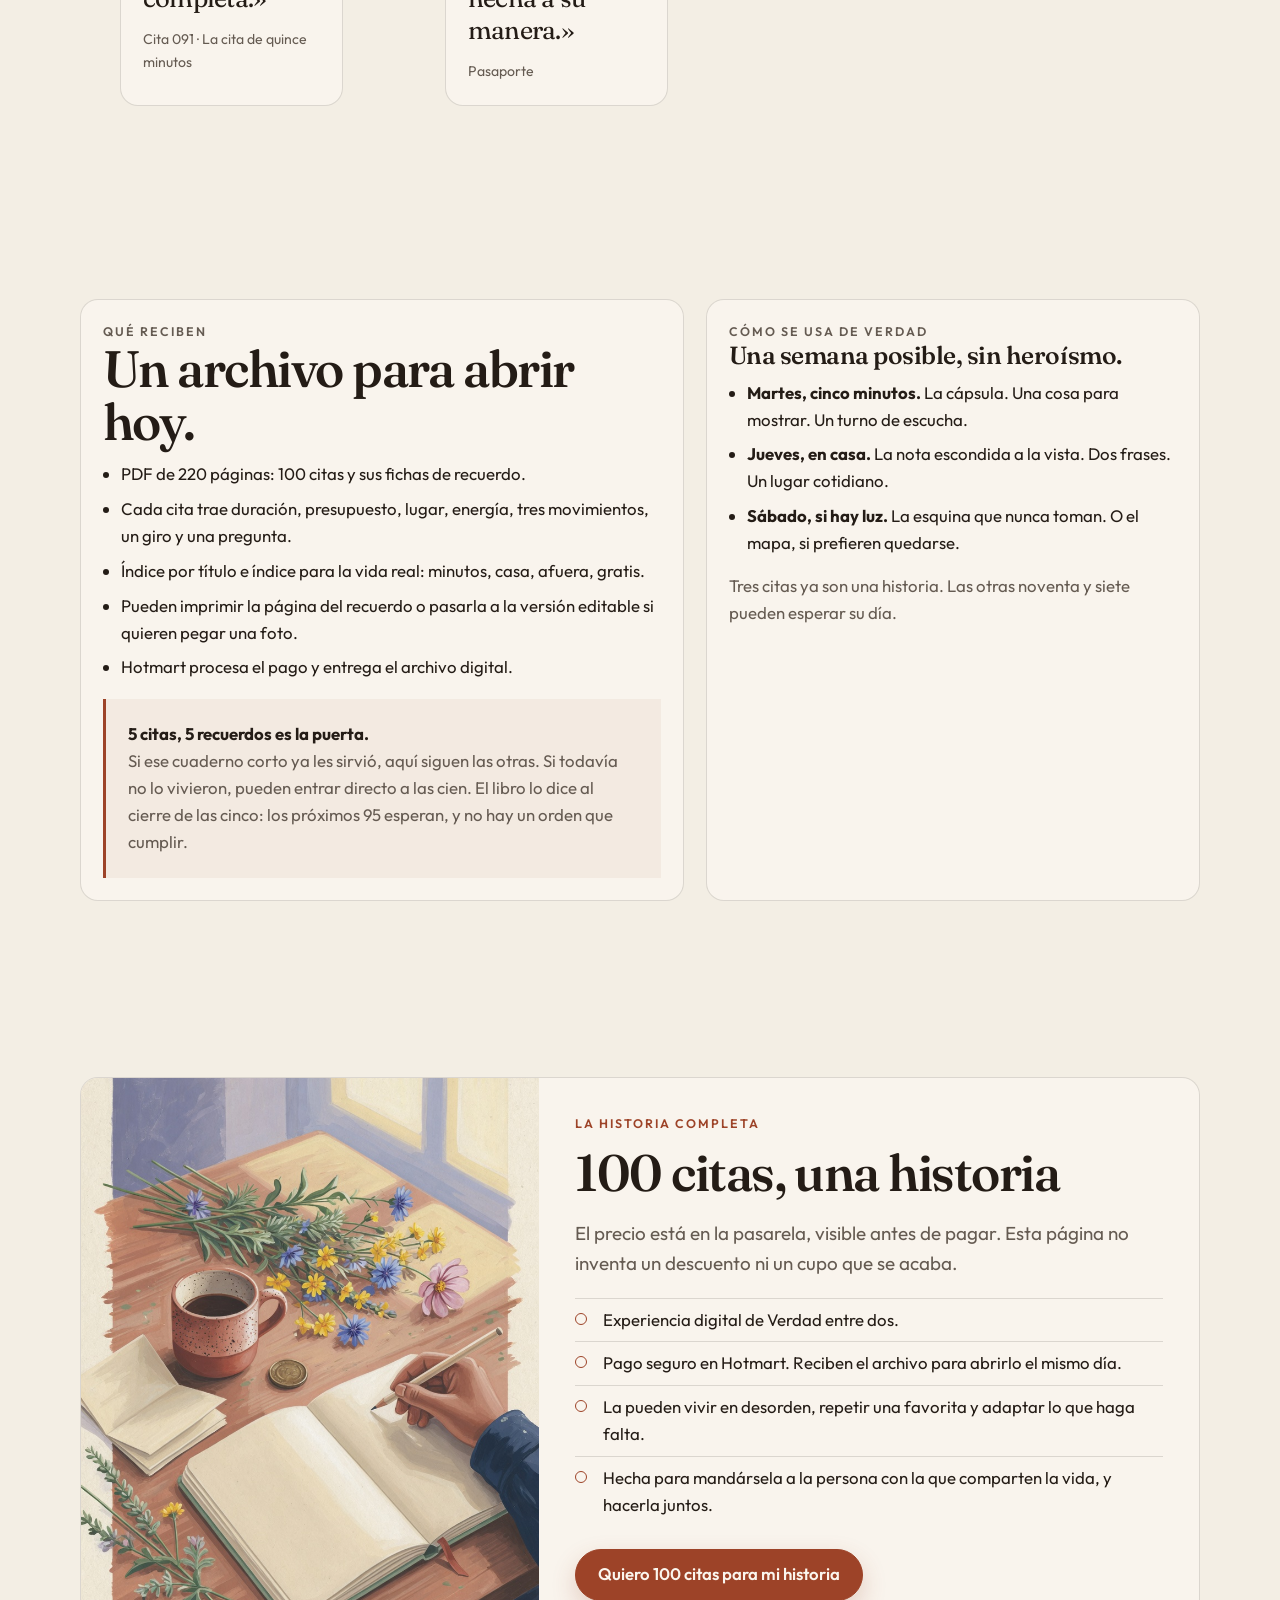
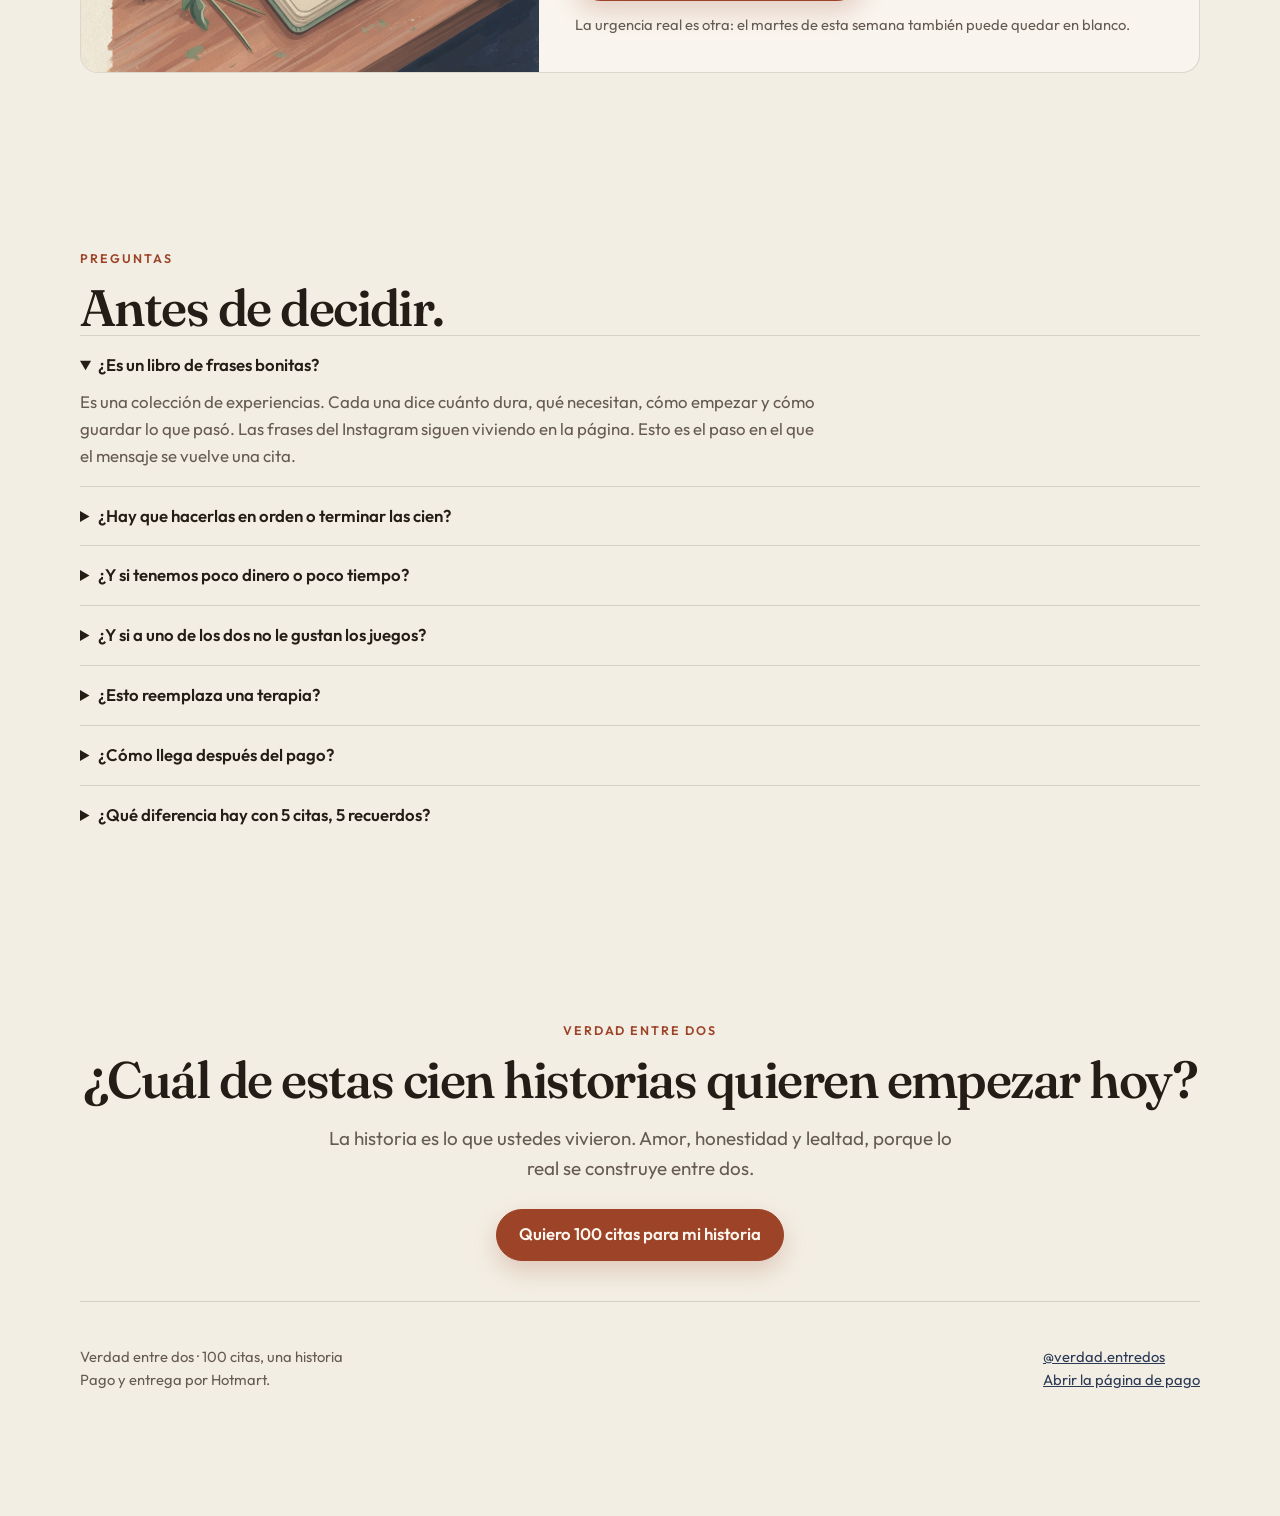
==== commit dc756594: "fix(landing): clarify purchase CTA labels" ====
--- a/index.html
+++ b/index.html
@@ -49,7 +49,7 @@
       <a href="#elegir">Qué cabe hoy</a>
       <a href="#quienes">Para quiénes</a>
       <a href="#preguntas">Preguntas</a>
-      <a class="buy" data-buy href="https://pay.hotmart.com/V108076592A?checkoutMode=2&amp;off=3jpxud41">Ver precio y empezar</a>
+      <a class="buy" data-buy href="https://pay.hotmart.com/V108076592A?checkoutMode=2&amp;off=3jpxud41">Quiero 100 citas para mi historia</a>
     </nav>
   </header>
 
@@ -61,7 +61,7 @@
           <h1>100 citas,<br>una historia</h1>
           <p class="lede">Cien maneras de hacer distinto el tiempo que ya comparten. Jugar, mirar, probar algo, conversar un rato y guardar una parte de lo vivido.</p>
           <div class="hero-actions">
-            <a class="buy" data-buy href="https://pay.hotmart.com/V108076592A?checkoutMode=2&amp;off=3jpxud41">Quiero esta historia</a>
+            <a class="buy" data-buy href="https://pay.hotmart.com/V108076592A?checkoutMode=2&amp;off=3jpxud41">Quiero 100 citas para mi historia</a>
             <a class="ghost" href="#dentro">Ver qué hay adentro</a>
           </div>
           <p class="micro">Sin orden obligatorio. Sin fecha especial. Con permiso de decir «paso».</p>
@@ -462,7 +462,7 @@
         <div class="stamp-grid" data-passport role="group" aria-label="Pasaporte de cien citas"></div>
         <p class="passport-note">La marca se queda en este navegador. En el PDF, la marca se queda en la página.</p>
         <div class="hero-actions">
-          <a class="buy" data-buy href="https://pay.hotmart.com/V108076592A?checkoutMode=2&amp;off=3jpxud41">Quiero el pasaporte completo</a>
+          <a class="buy" data-buy href="https://pay.hotmart.com/V108076592A?checkoutMode=2&amp;off=3jpxud41">Quiero 100 citas para mi historia</a>
         </div>
       </div>
     </section>
@@ -573,7 +573,7 @@
               <li>La pueden vivir en desorden, repetir una favorita y adaptar lo que haga falta.</li>
               <li>Hecha para mandársela a la persona con la que comparten la vida, y hacerla juntos.</li>
             </ul>
-            <a class="buy" data-buy href="https://pay.hotmart.com/V108076592A?checkoutMode=2&amp;off=3jpxud41">Ver precio y comprar</a>
+            <a class="buy" data-buy href="https://pay.hotmart.com/V108076592A?checkoutMode=2&amp;off=3jpxud41">Quiero 100 citas para mi historia</a>
             <p class="micro" style="margin-top: 12px;">La urgencia real es otra: el martes de esta semana también puede quedar en blanco.</p>
           </div>
         </article>
@@ -620,7 +620,7 @@
         <p class="kicker">Verdad entre dos</p>
         <h2>¿Cuál de estas cien historias quieren empezar hoy?</h2>
         <p class="lede">La historia es lo que ustedes vivieron. Amor, honestidad y lealtad, porque lo real se construye entre dos.</p>
-        <a class="buy" data-buy href="https://pay.hotmart.com/V108076592A?checkoutMode=2&amp;off=3jpxud41">Empezar la historia</a>
+        <a class="buy" data-buy href="https://pay.hotmart.com/V108076592A?checkoutMode=2&amp;off=3jpxud41">Quiero 100 citas para mi historia</a>
       </div>
     </section>
   </main>
@@ -633,7 +633,7 @@
 
   <div class="dock" >
     <p>100 citas, una historia</p>
-    <a class="buy" data-buy href="https://pay.hotmart.com/V108076592A?checkoutMode=2&amp;off=3jpxud41">Ver precio</a>
+    <a class="buy" data-buy href="https://pay.hotmart.com/V108076592A?checkoutMode=2&amp;off=3jpxud41">Quiero mis 100 citas</a>
   </div>
 
   <div class="nudge" id="nudge" hidden>
@@ -645,7 +645,7 @@
       <p>No hace falta una noche libre para empezar. Hay experiencias del largo de un café que se enfría.</p>
       <div class="nudge-actions">
         <a class="ghost" href="#elegir" data-close-nudge>Ver las cortas</a>
-        <a class="buy" data-buy data-close-nudge href="https://pay.hotmart.com/V108076592A?checkoutMode=2&amp;off=3jpxud41">Ver precio y empezar</a>
+        <a class="buy" data-buy data-close-nudge href="https://pay.hotmart.com/V108076592A?checkoutMode=2&amp;off=3jpxud41">Quiero 100 citas para mi historia</a>
       </div>
     </div>
   </div>
--- a/css/styles.css
+++ b/css/styles.css
@@ -439,6 +439,7 @@
   border-top: 1px solid var(--line);
   backdrop-filter: blur(10px);
 }
+.dock.is-on { display: flex; }
 .dock p { margin: 0; font-size: 0.92rem; }
 .dock .buy { min-height: 46px; }
 
@@ -501,7 +502,6 @@
   .facts, .cards { grid-template-columns: 1fr; }
   .date-list article { grid-template-columns: 56px 1fr; }
   .footer { flex-direction: column; }
-  .dock.is-on { display: flex; }
   h1 { font-size: clamp(2.8rem, 12vw, 4rem); }
 }
 
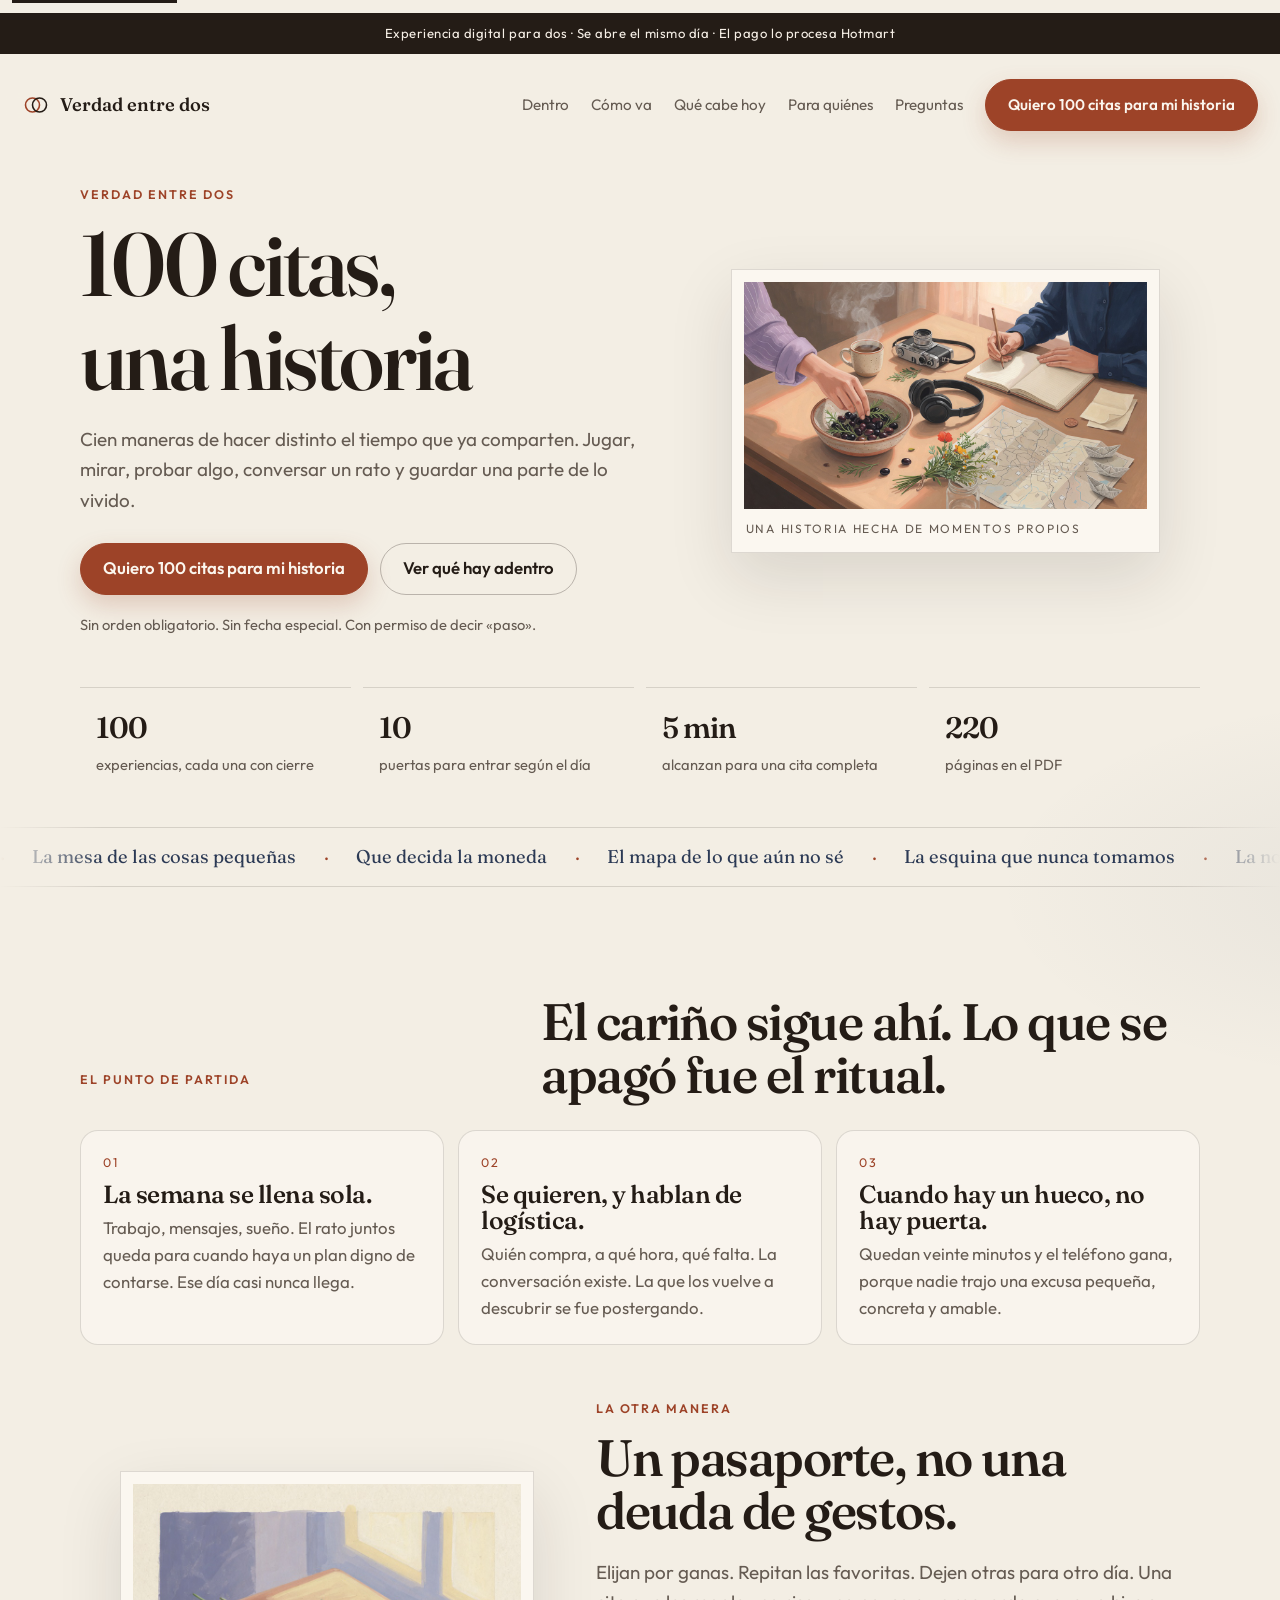
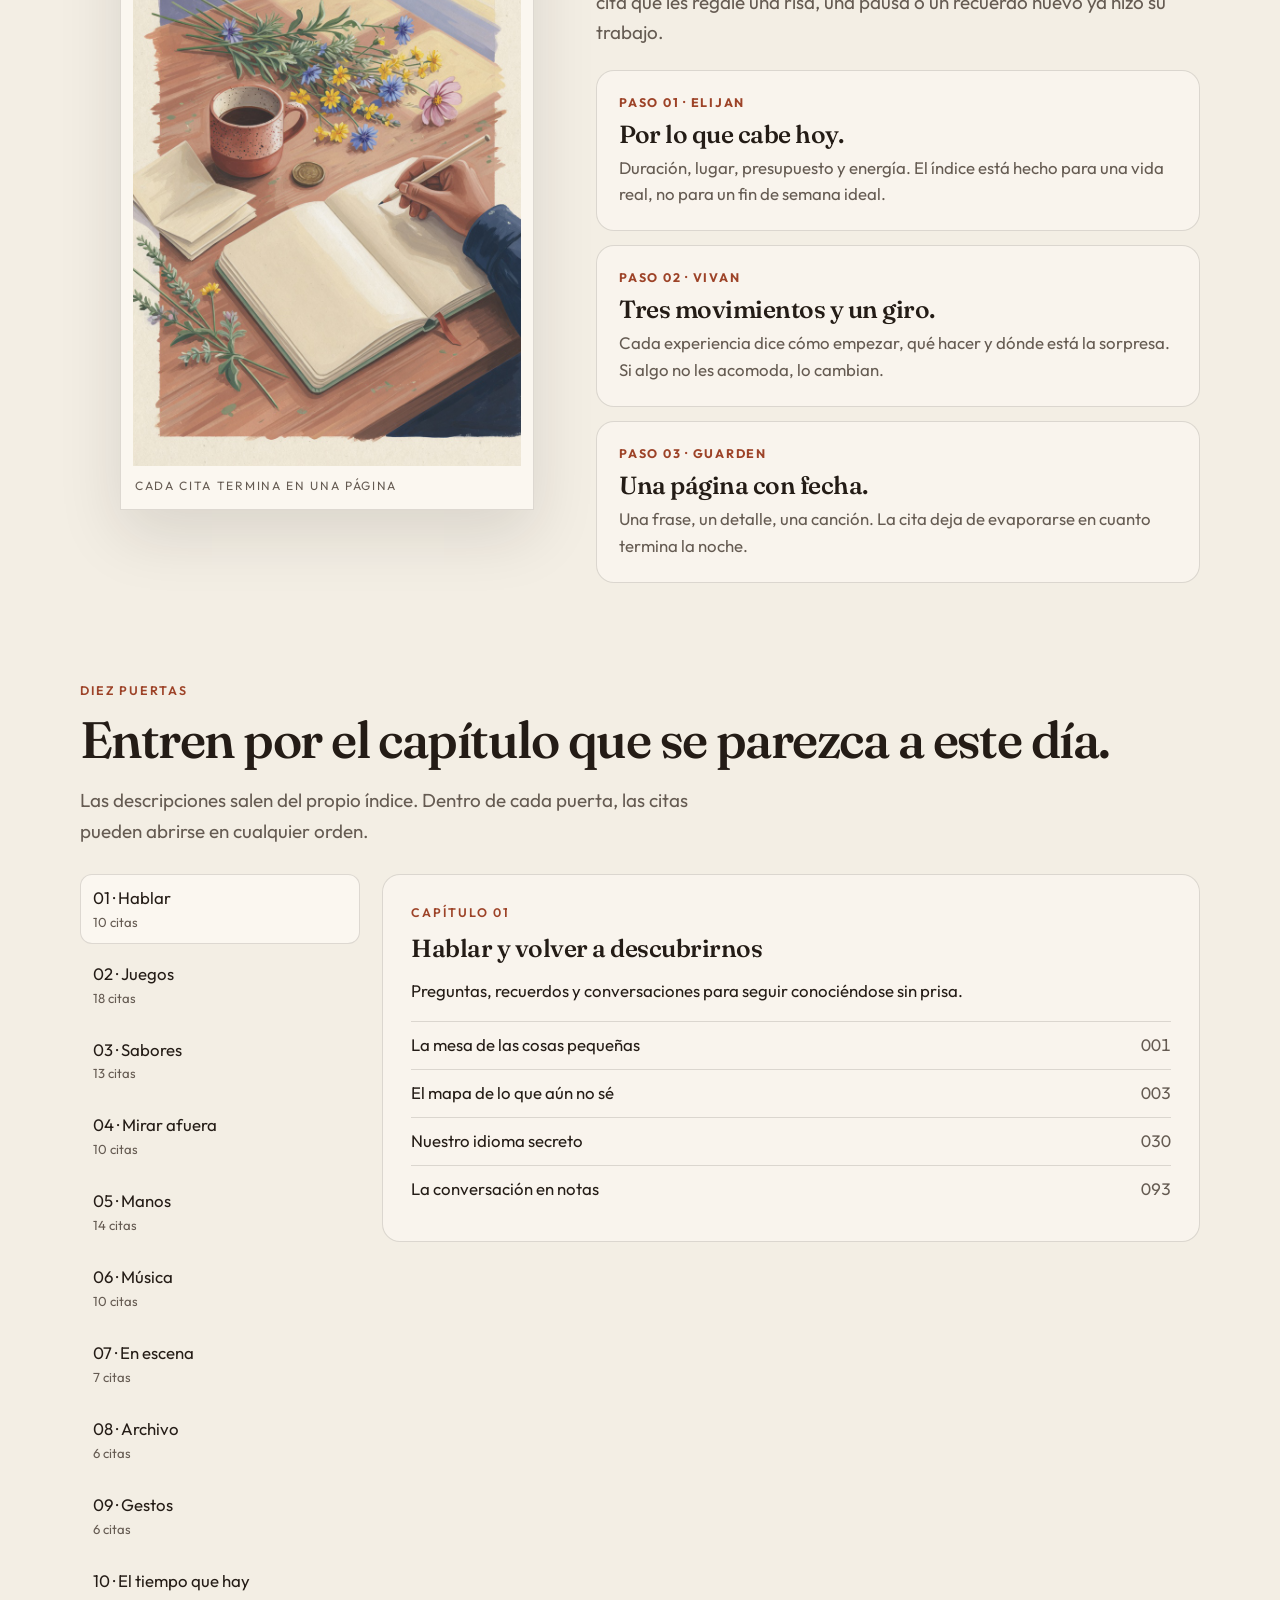
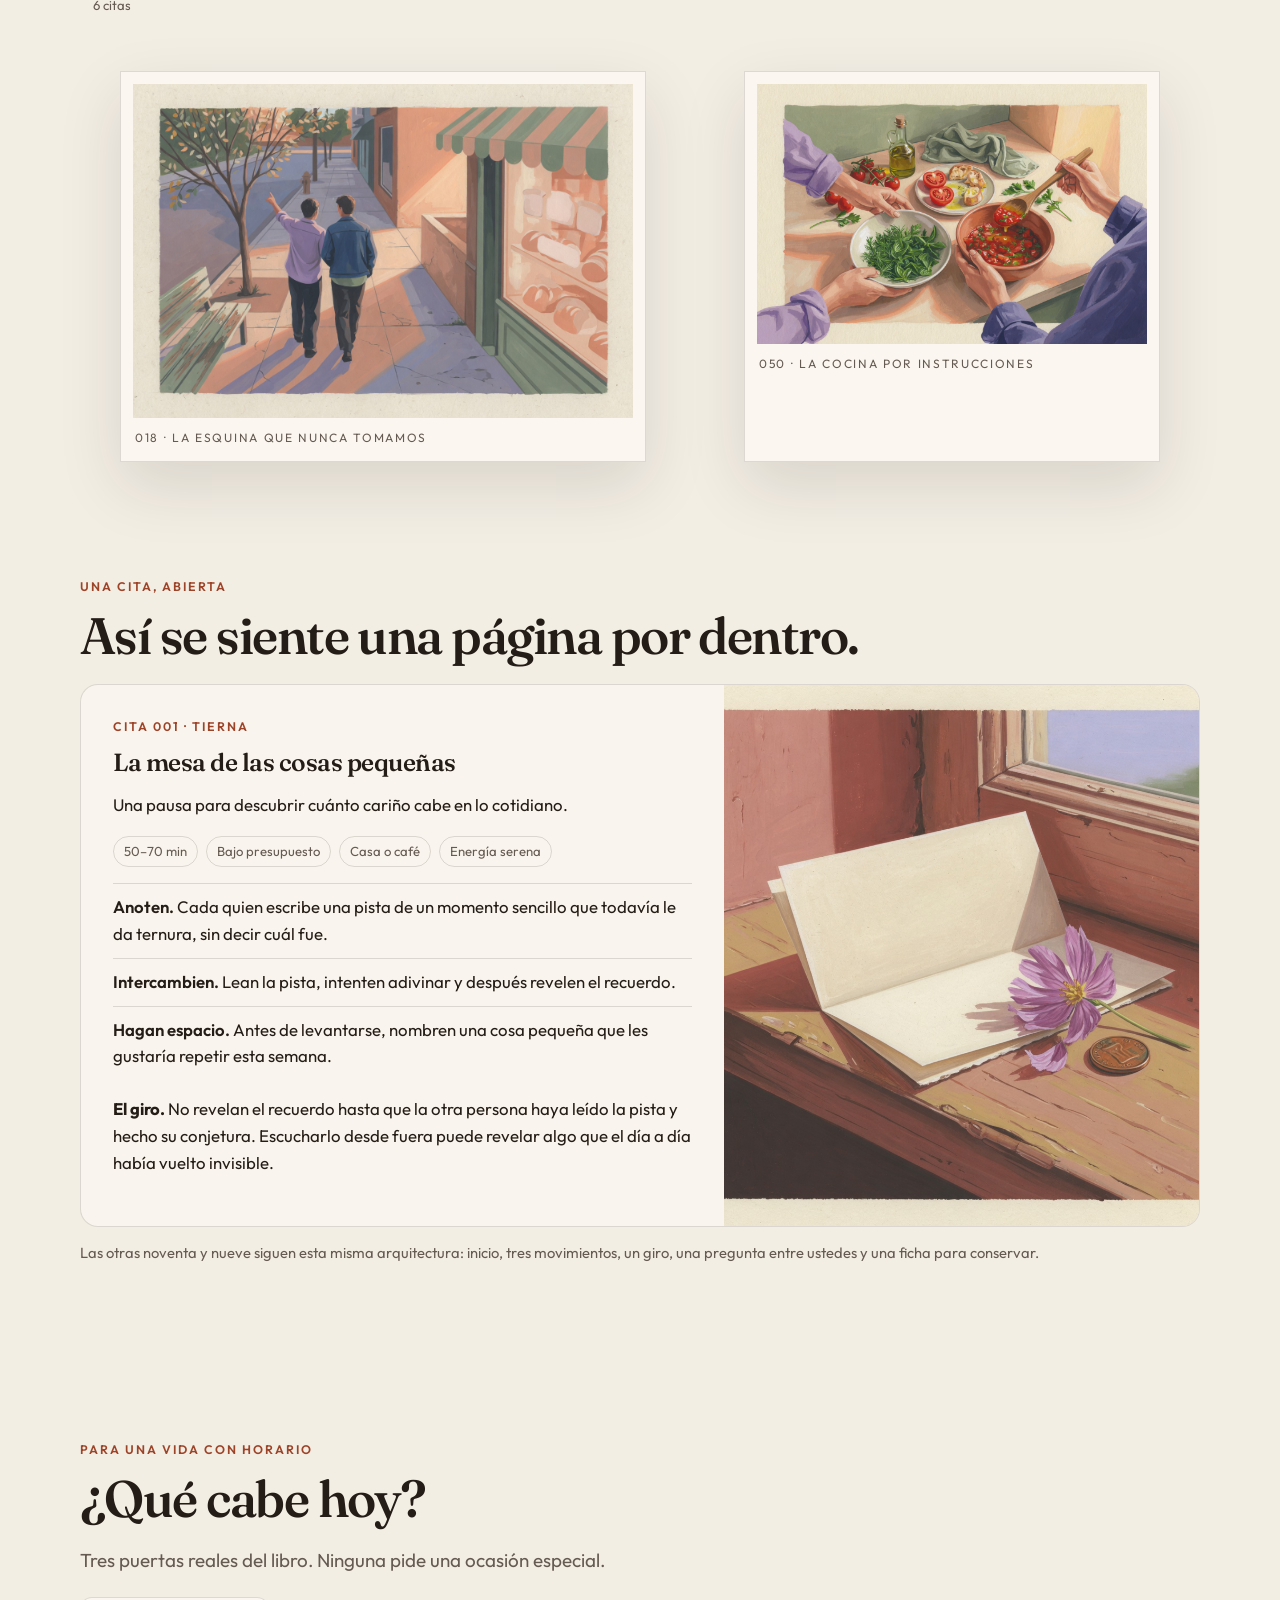
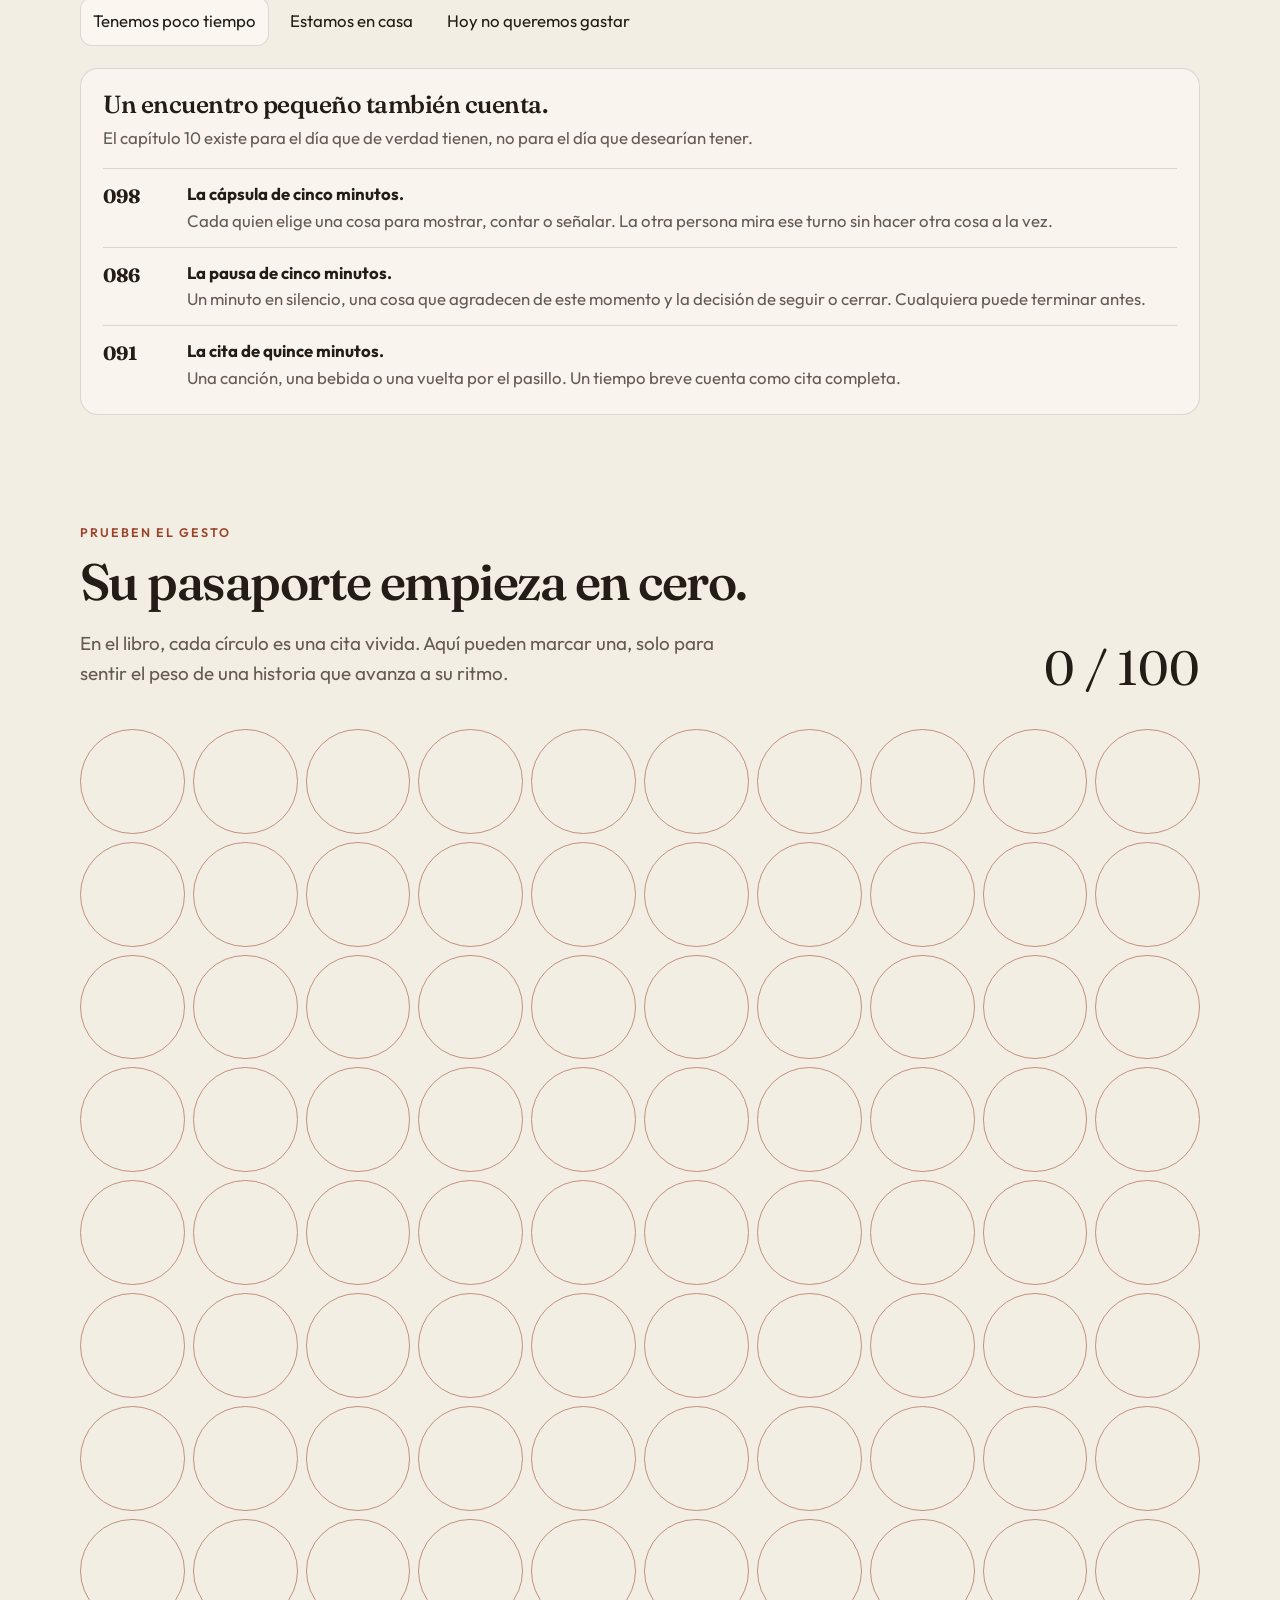
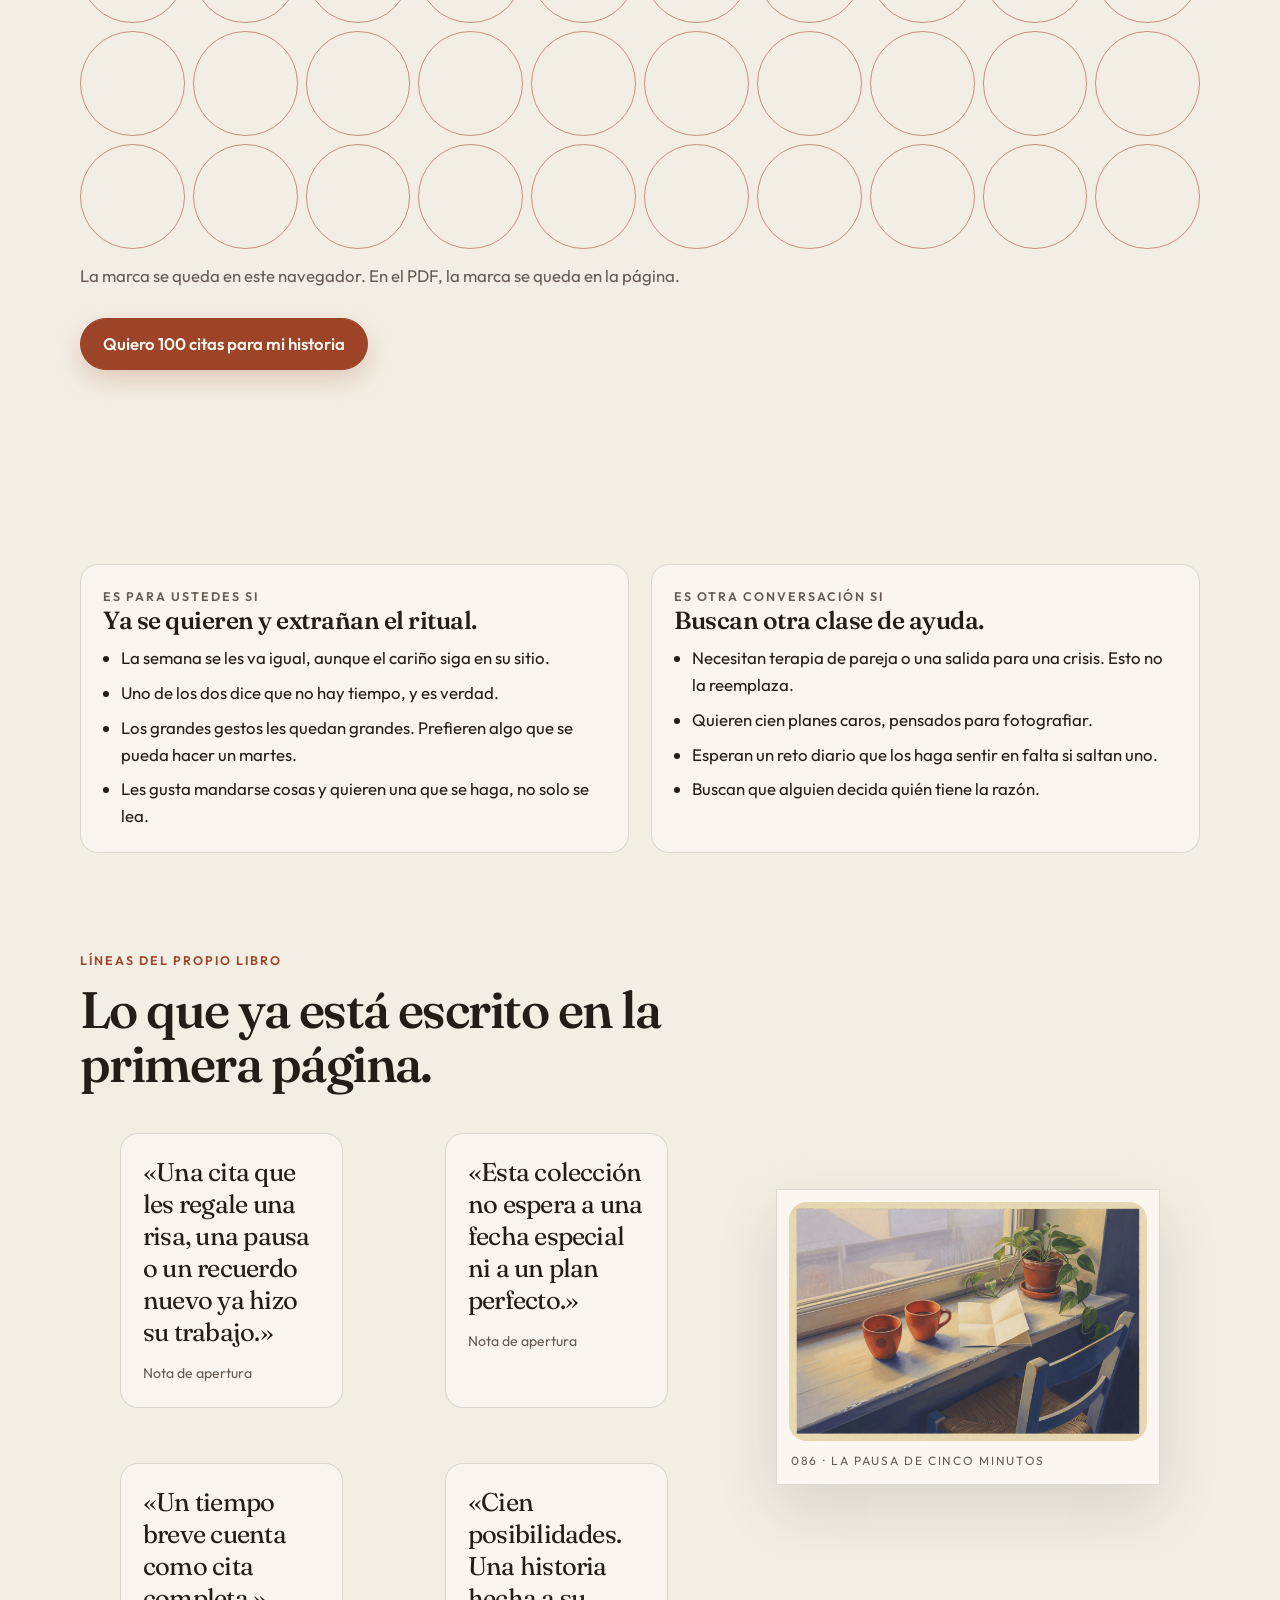
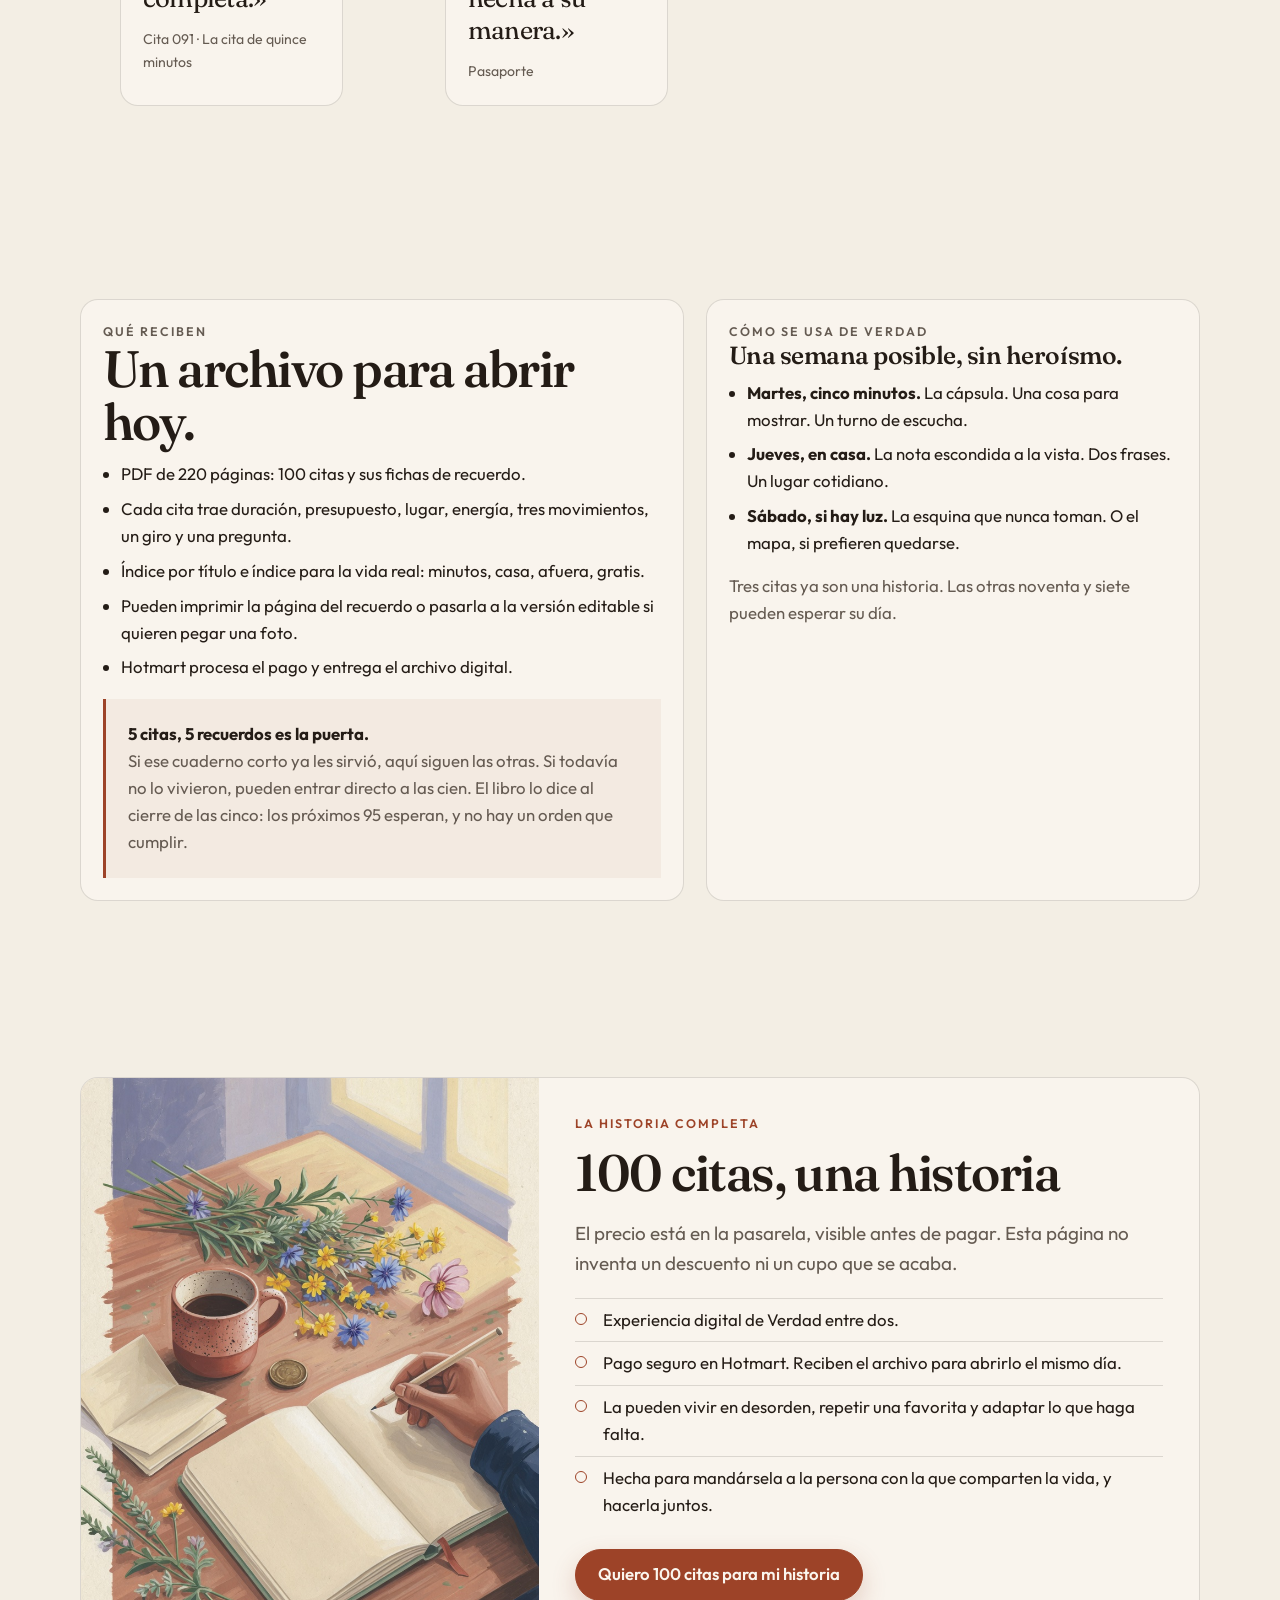
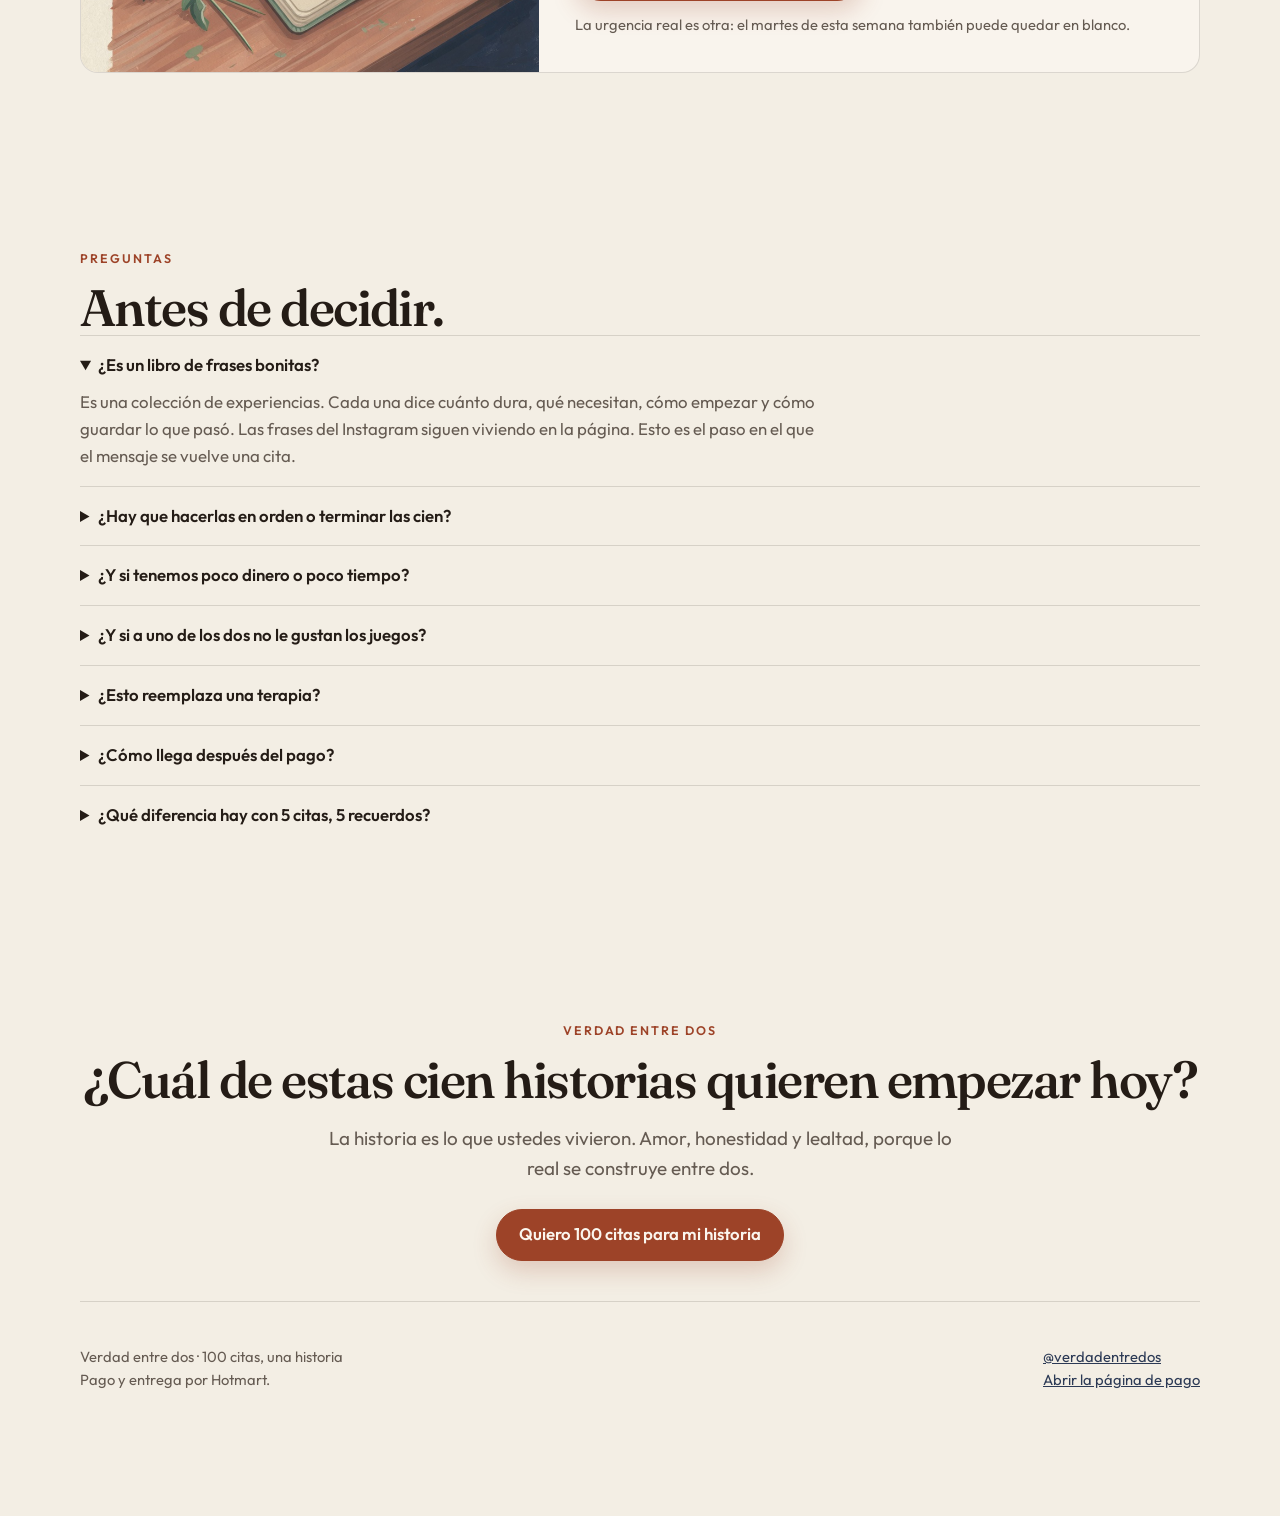
==== commit 51c308e4: "fix(footer): update Instagram handle link for accuracy" ====
--- a/index.html
+++ b/index.html
@@ -627,7 +627,7 @@
 
   <footer class="wrap footer">
     <p>Verdad entre dos · 100 citas, una historia<br>Pago y entrega por Hotmart.</p>
-    <p><a href="https://www.instagram.com/verdad.entredos/">@verdad.entredos</a><br>
+    <p><a href="https://www.instagram.com/verdadentredos/">@verdadentredos</a><br>
       <a href="https://pay.hotmart.com/V108076592A?off=3jpxud41">Abrir la página de pago</a></p>
   </footer>
 
